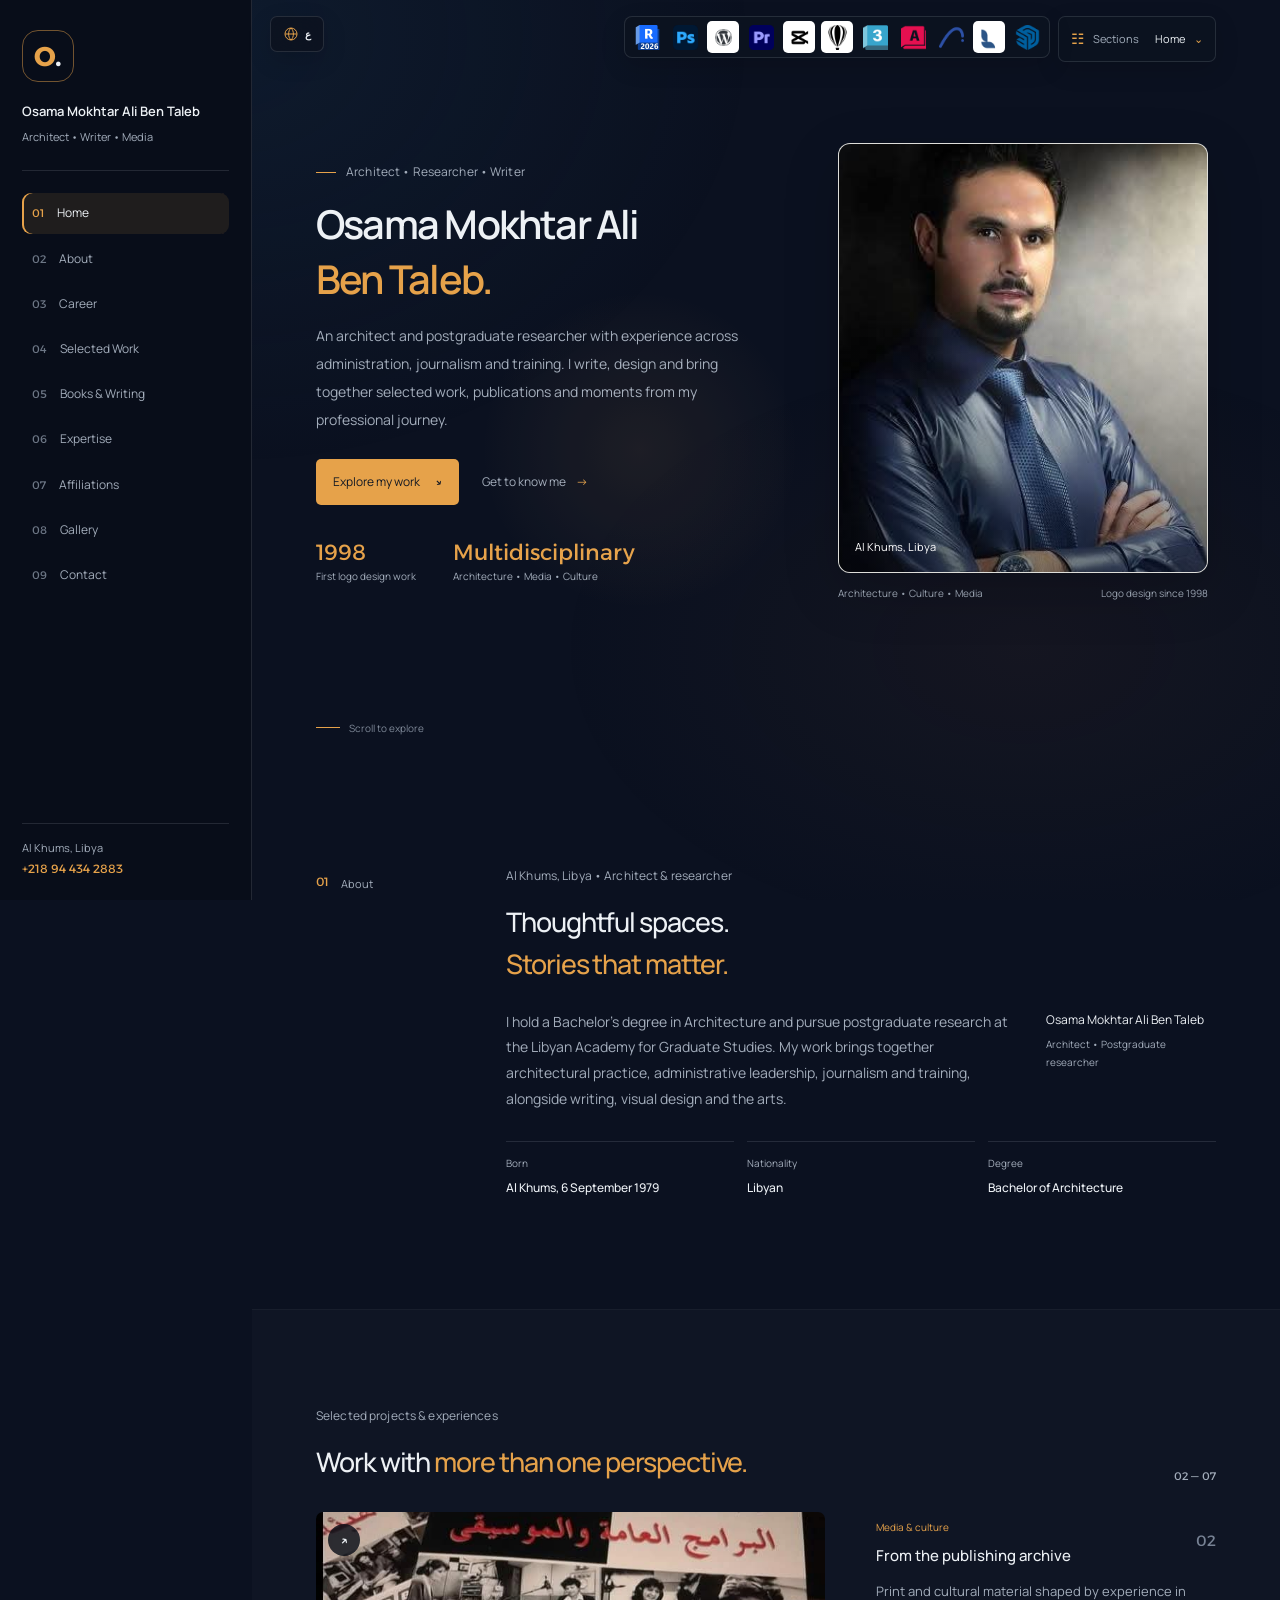
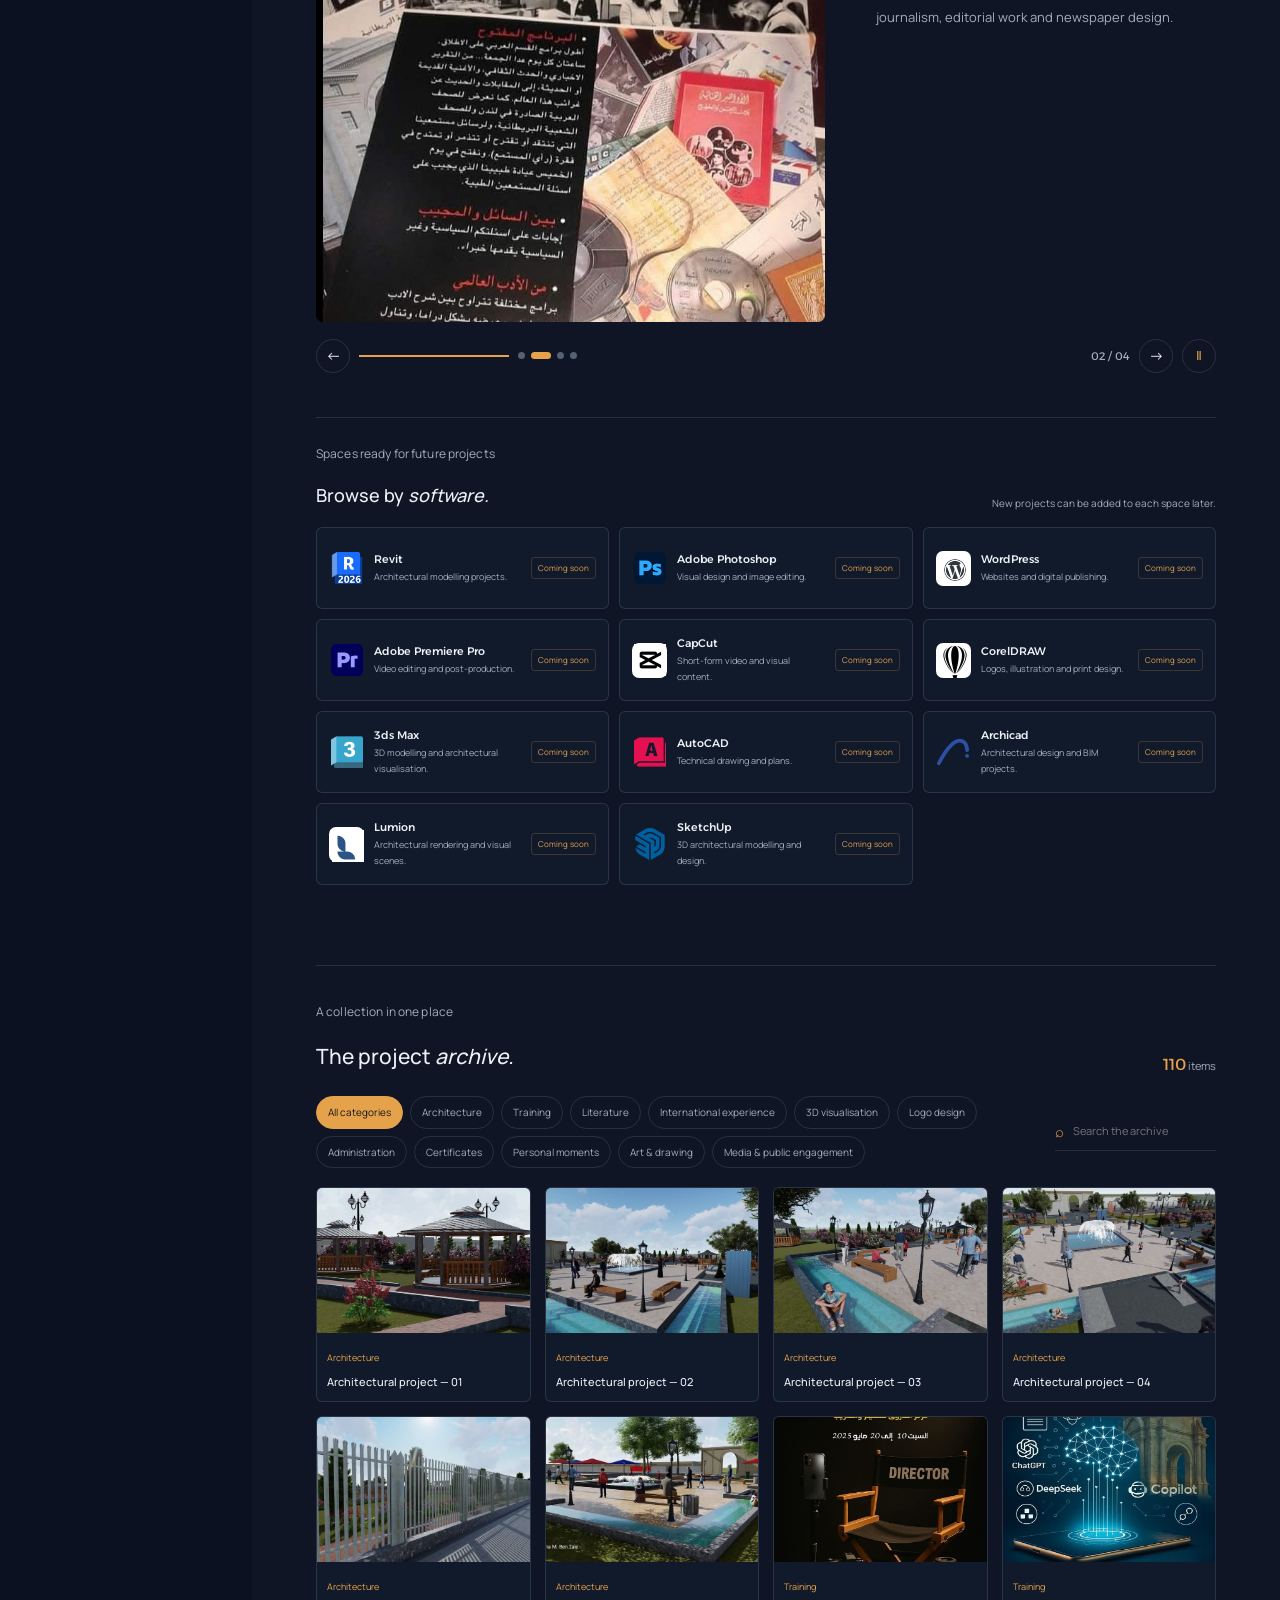
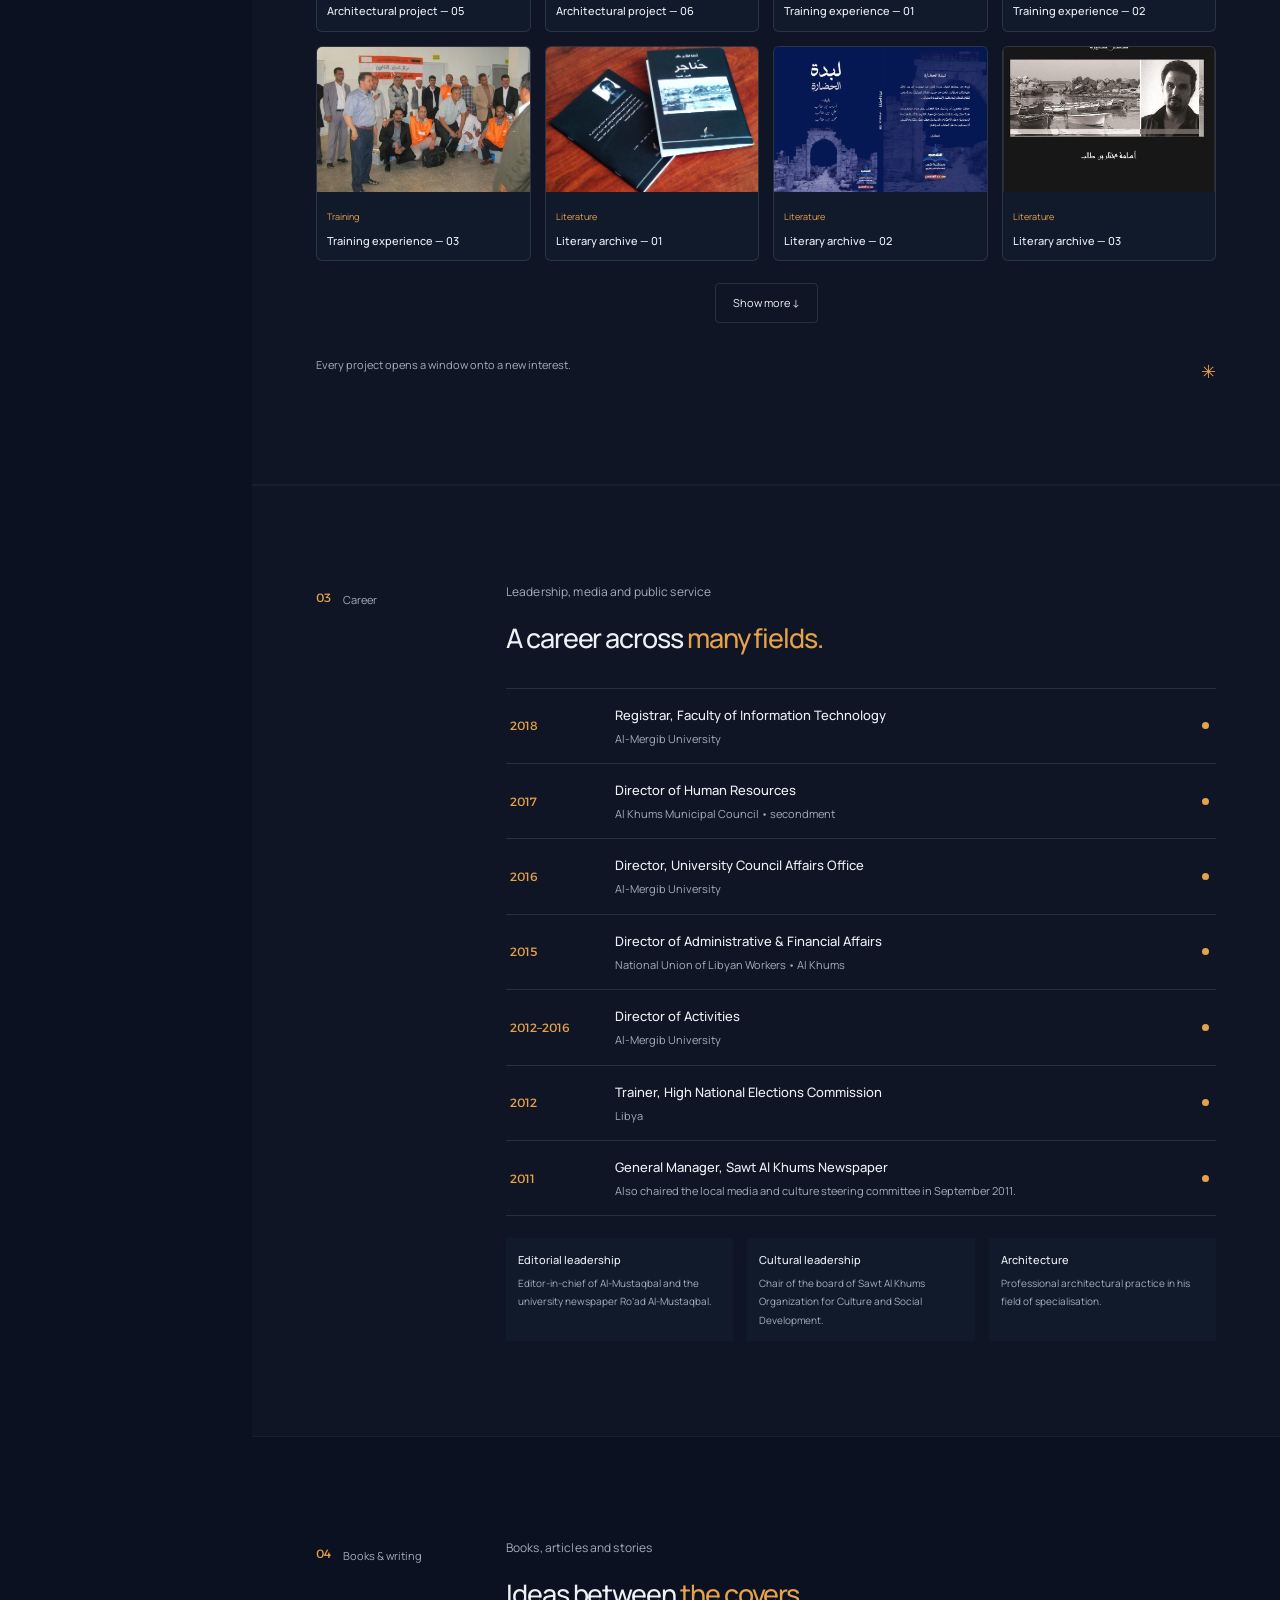
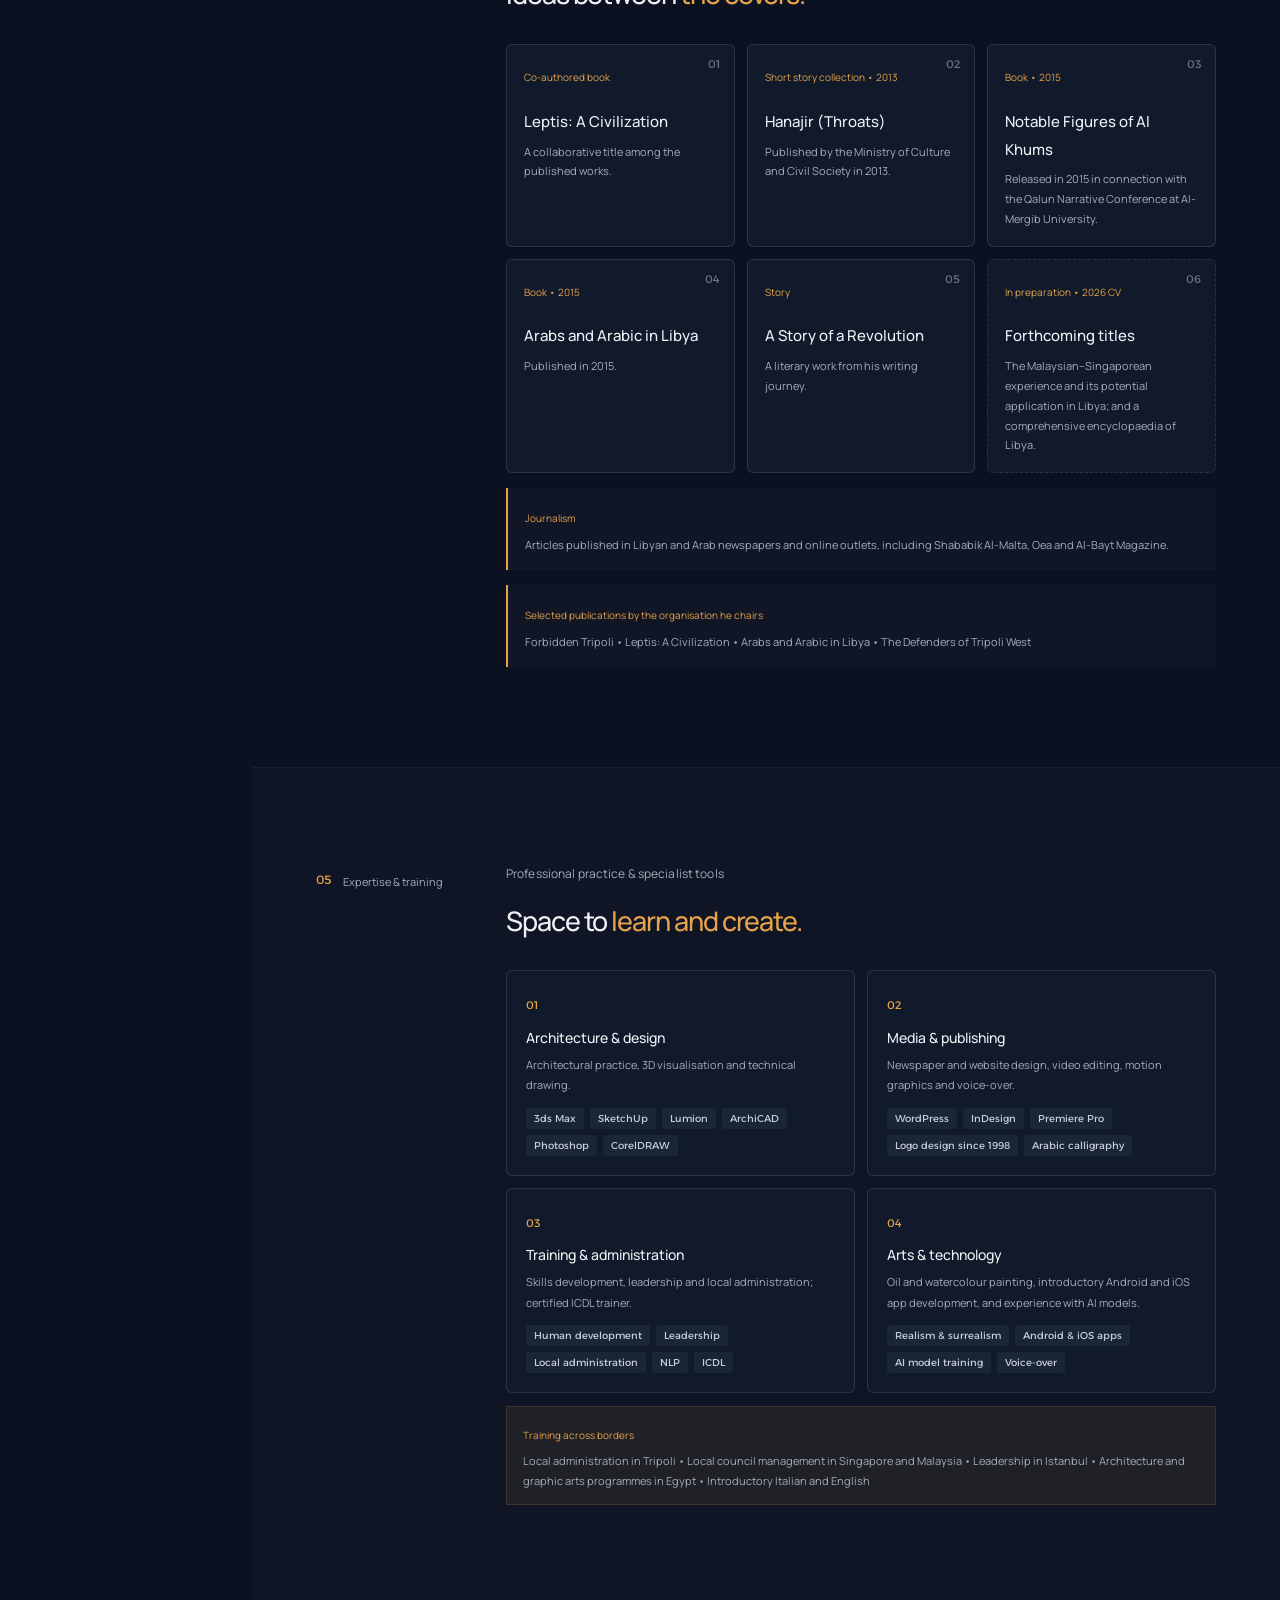
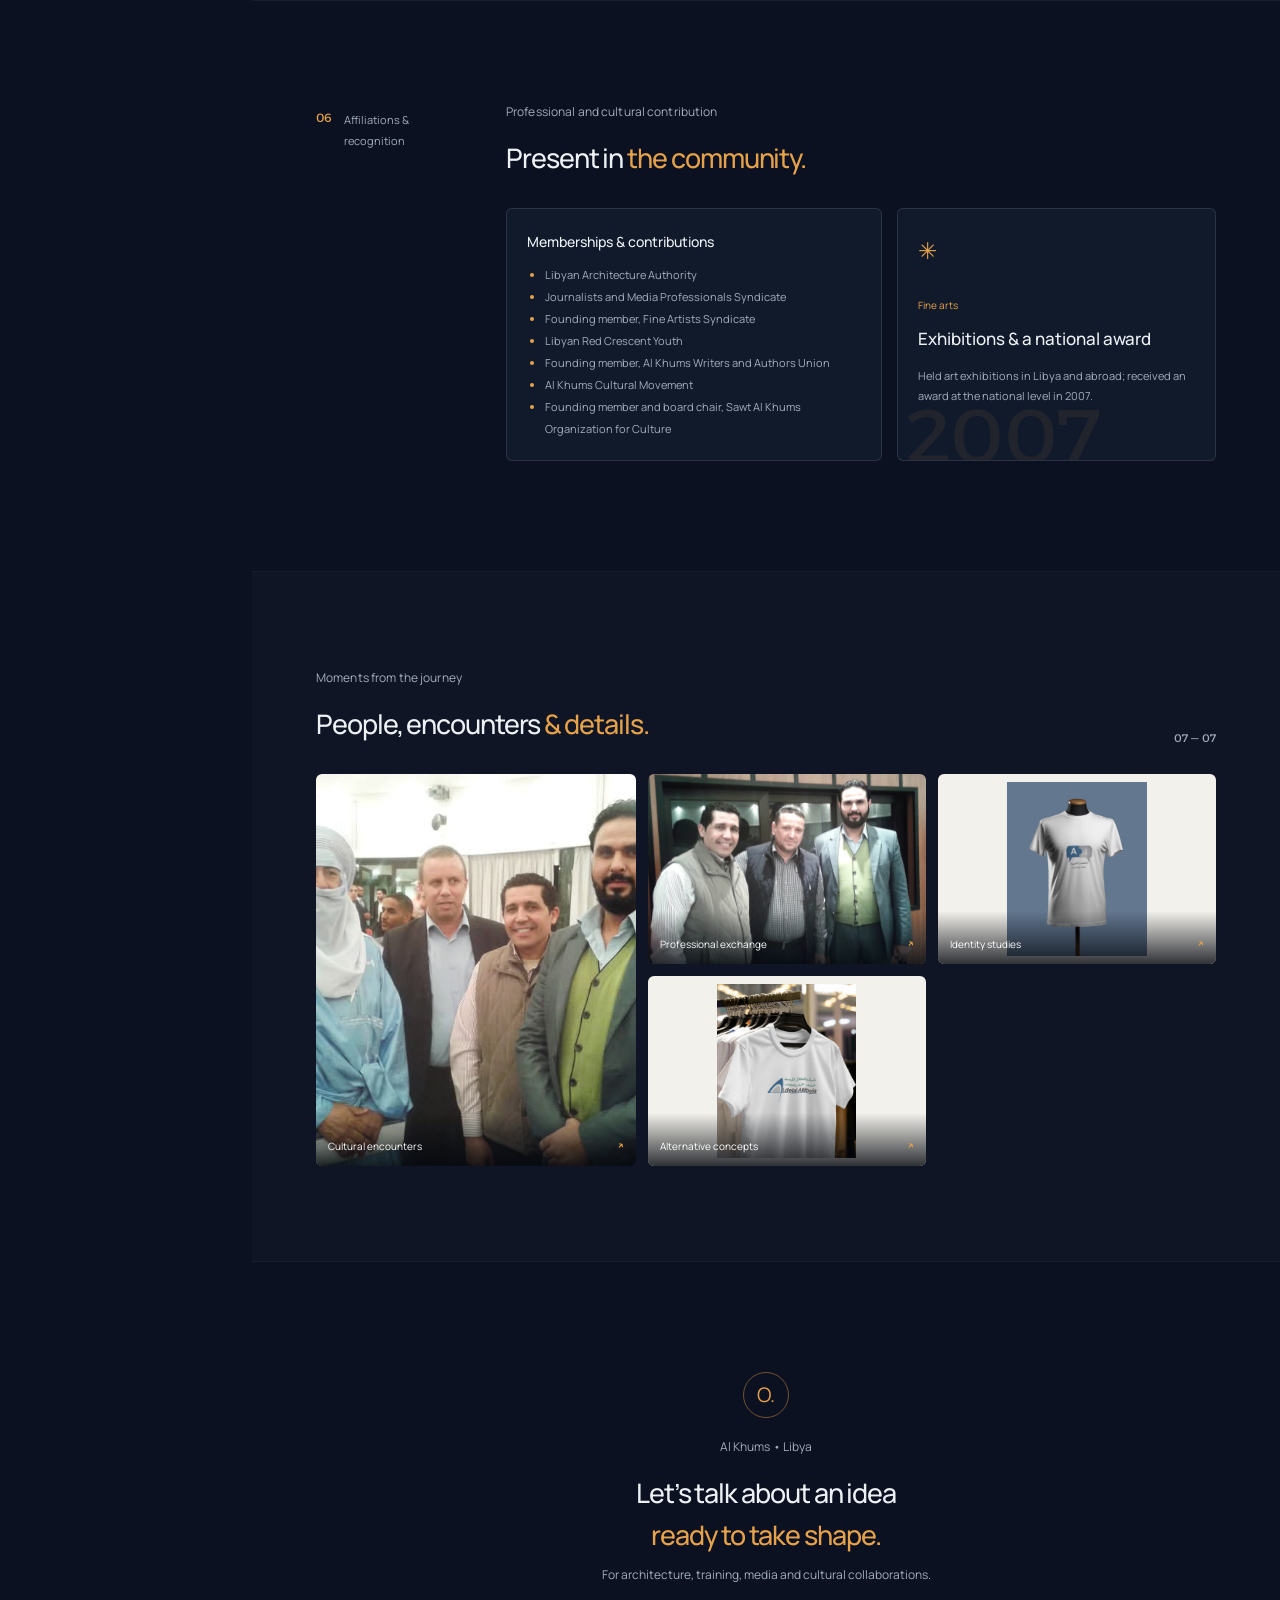
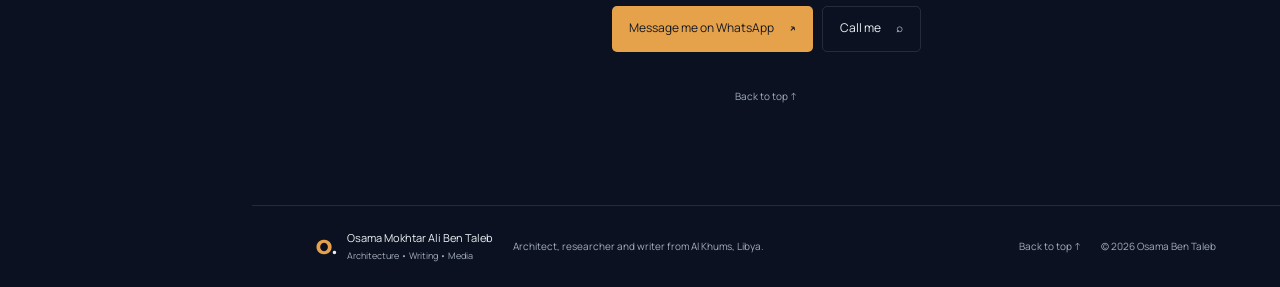
==== index-en.html @ 6f3819e6 "Add professional English portfolio version" ====
<!doctype html>
<html lang="en" dir="ltr">
<head>
  <meta charset="utf-8">
  <meta name="viewport" content="width=device-width, initial-scale=1">
  <meta name="theme-color" content="#0b1120">
  <meta name="description" content="The portfolio of Osama Mokhtar Ali Ben Taleb — architect, postgraduate researcher, writer and media professional from Al Khums, Libya.">
  <link rel="canonical" href="https://omtlibyabentaleb-blip.github.io/OSAMA-BEN-TALEB/index-en.html">
  <title>Osama Ben Taleb — Architecture, Writing & Media</title>
  <link rel="preconnect" href="https://fonts.googleapis.com">
  <link rel="preconnect" href="https://fonts.gstatic.com" crossorigin>
  <link href="https://fonts.googleapis.com/css2?family=Alexandria:wght@300;400;500;600;700&family=Manrope:wght@300;400;500;600;700&display=swap" rel="stylesheet">
  <link rel="stylesheet" href="style.css">
  <link rel="stylesheet" href="style-en.css">
</head>
<body class="english-version">
  <div class="scroll-progress" aria-hidden="true"><span></span></div>
  <aside class="fixed-sidebar" aria-label="Main navigation">
    <a class="side-brand" href="#top" aria-label="Back to home"><span class="brand-mark">O<span>.</span></span></a>
    <div class="side-identity"><strong>Osama Mokhtar Ali Ben Taleb</strong><span>Architect • Writer • Media</span></div>
    <nav class="side-nav">
      <a class="active" href="#top"><span>01</span><b>Home</b></a>
      <a href="#about"><span>02</span><b>About</b></a>
      <a href="#journey"><span>03</span><b>Career</b></a>
      <a href="#work"><span>04</span><b>Selected Work</b></a>
      <a href="#publications"><span>05</span><b>Books & Writing</b></a>
      <a href="#skills"><span>06</span><b>Expertise</b></a>
      <a href="#affiliations"><span>07</span><b>Affiliations</b></a>
      <a href="#gallery"><span>08</span><b>Gallery</b></a>
      <a href="#contact"><span>09</span><b>Contact</b></a>
    </nav>
    <div class="side-contact"><span>Al Khums, Libya</span><a href="tel:+218944342883" dir="ltr">+218 94 434 2883</a></div>
  </aside>

  <div class="quick-sections">
    <button class="quick-trigger" type="button" aria-expanded="false" aria-controls="quick-links"><span class="quick-trigger-icon">☷</span><span class="quick-label">Sections</span><span class="quick-current">Home</span><span class="quick-chevron">⌄</span></button>
    <nav class="quick-links" id="quick-links" aria-label="Section menu" hidden>
      <a href="#top"><span>01</span>Home</a><a href="#about"><span>02</span>About</a><a href="#journey"><span>03</span>Career</a><a href="#work"><span>04</span>Selected Work</a><a href="#publications"><span>05</span>Books & Writing</a><a href="#skills"><span>06</span>Expertise</a><a href="#affiliations"><span>07</span>Affiliations</a><a href="#gallery"><span>08</span>Gallery</a><a href="#contact"><span>09</span>Contact</a>
    </nav>
  </div>
  <a class="language-switch" href="index.html" lang="ar" aria-label="عرض النسخة العربية" title="العربية"><svg viewBox="0 0 24 24" aria-hidden="true"><circle cx="12" cy="12" r="9"></circle><path d="M3.5 12h17M12 3c2.4 2.4 3.6 5.4 3.6 9s-1.2 6.6-3.6 9c-2.4-2.4-3.6-5.4-3.6-9S9.6 5.4 12 3Z"></path></svg><span>ع</span></a>
  <div class="software-shortcuts" aria-label="Software and project areas"><a href="#tool-revit" aria-label="Revit projects" title="Revit"><img src="assets/software/revit-2026.png" alt="" loading="lazy"></a><a href="#tool-photoshop" aria-label="Adobe Photoshop projects" title="Photoshop"><img src="assets/software/photoshop-2026.png" alt="" loading="lazy"></a><a href="#tool-wordpress" aria-label="WordPress projects" title="WordPress"><img src="assets/software/wordpress.png" alt="" loading="lazy"></a><a href="#tool-premiere" aria-label="Adobe Premiere Pro projects" title="Premiere Pro"><img src="assets/software/premiere-pro-2026.png" alt="" loading="lazy"></a><a href="#tool-capcut" aria-label="CapCut projects" title="CapCut"><img src="assets/software/capcut.png" alt="" loading="lazy"></a><a href="#tool-corel" aria-label="CorelDRAW projects" title="CorelDRAW"><img src="assets/software/coreldraw.png" alt="" loading="lazy"></a><a href="#tool-3dsmax" aria-label="3ds Max projects" title="3ds Max"><img src="assets/software/3dsmax.png" alt="" loading="lazy"></a><a href="#tool-autocad" aria-label="AutoCAD projects" title="AutoCAD"><img src="assets/software/autocad.png" alt="" loading="lazy"></a><a href="#tool-archicad" aria-label="Archicad projects" title="Archicad"><img src="assets/software/archicad.png" alt="" loading="lazy"></a><a href="#tool-lumion" aria-label="Lumion projects" title="Lumion"><img src="assets/software/lumion.png" alt="" loading="lazy"></a><a href="#tool-sketchup" aria-label="SketchUp projects" title="SketchUp"><img src="assets/software/sketchup.png" alt="" loading="lazy"></a></div>

  <main>
    <section class="hero section-shell" id="top">
      <div class="hero-copy reveal">
        <p class="eyebrow"><i></i> Architect • Researcher • Writer</p>
        <h1>Osama Mokhtar Ali<br><em>Ben Taleb.</em></h1>
        <p class="hero-intro">An architect and postgraduate researcher with experience across administration, journalism and training. I write, design and bring together selected work, publications and moments from my professional journey.</p>
        <div class="hero-actions"><a class="button button-dark" href="#work">Explore my work <span>↘</span></a><a class="text-link" href="#about">Get to know me <span>→</span></a></div>
        <div class="hero-stats"><div><strong>1998</strong><span>First logo design work</span></div><div><strong>Multidisciplinary</strong><span>Architecture • Media • Culture</span></div></div>
      </div>
      <div class="hero-art reveal"><div class="portrait-wrap"><img src="assets/portfolio/صور شخصية/FB_IMG_1752263552833.jpg" alt="Portrait of Osama Mokhtar Ali Ben Taleb" fetchpriority="high"><span class="portrait-tag">Al Khums, Libya</span></div><div class="portrait-caption"><span>Architecture • Culture • Media</span><span>Logo design since 1998</span></div></div>
      <a class="scroll-cue" href="#about"><span></span> Scroll to explore</a>
    </section>

    <section class="intro section-shell" id="about">
      <div class="section-label reveal"><span>01</span><span>About</span></div>
      <div class="intro-content reveal"><p class="eyebrow">Al Khums, Libya • Architect & researcher</p><h2>Thoughtful spaces.<br><em>Stories that matter.</em></h2><div class="intro-bottom"><p>I hold a Bachelor’s degree in Architecture and pursue postgraduate research at the Libyan Academy for Graduate Studies. My work brings together architectural practice, administrative leadership, journalism and training, alongside writing, visual design and the arts.</p><div class="signature">Osama Mokhtar Ali Ben Taleb <span>Architect • Postgraduate researcher</span></div></div><div class="bio-facts"><div><span>Born</span><b>Al Khums, 6 September 1979</b></div><div><span>Nationality</span><b>Libyan</b></div><div><span>Degree</span><b>Bachelor of Architecture</b></div></div></div>
    </section>

    <section class="work-section" id="work"><div class="section-shell">
      <div class="section-heading reveal"><div><p class="eyebrow">Selected projects & experiences</p><h2>Work with <em>more than one perspective.</em></h2></div><span class="heading-count">02 — 07</span></div>
      <div class="work-grid work-slideshow" id="work-slideshow" aria-live="polite">
        <article class="work-card work-large reveal"><a href="assets/portfolio/تصاميم شعارات/FB_IMG_1752262540104.jpg" class="image-link" data-lightbox data-caption="Architectural identity — logo concepts"><img src="assets/portfolio/تصاميم شعارات/FB_IMG_1752262540104.jpg" alt="Architect Osama visual identity concept" loading="lazy"><span class="open-icon">↗</span></a><div class="work-meta"><div><span class="category">Visual identity</span><h3>An architectural identity</h3></div><span class="work-number">01</span></div><p>Exploring a mark that brings letterform and home together, expressing the spirit of architecture through a clear visual language.</p></article>
        <article class="work-card reveal"><a href="assets/FB_IMG_1752262755789.jpg" class="image-link" data-lightbox data-caption="Media and cultural publications"><img src="assets/FB_IMG_1752262755789.jpg" alt="Print and cultural media materials" loading="lazy"><span class="open-icon">↗</span></a><div class="work-meta"><div><span class="category">Media & culture</span><h3>From the publishing archive</h3></div><span class="work-number">02</span></div><p>Print and cultural material shaped by experience in journalism, editorial work and newspaper design.</p></article>
        <article class="work-card reveal"><a href="assets/FB_IMG_1680208608069.jpg" class="image-link" data-lightbox data-caption="Radio conversation in the studio"><img src="assets/FB_IMG_1680208608069.jpg" alt="Radio interview in a studio" loading="lazy"><span class="open-icon">↗</span></a><div class="work-meta"><div><span class="category">Conversation</span><h3>Where conversation begins</h3></div><span class="work-number">03</span></div><p>A space for listening and exchanging ideas, where a voice meets lived experience.</p></article>
        <article class="work-card work-large reveal"><a href="assets/FB_IMG_1752262750386.jpg" class="image-link" data-lightbox data-caption="Correspondence and cultural material from Libya"><img src="assets/FB_IMG_1752262750386.jpg" alt="A letter and cultural publications from Libya" loading="lazy"><span class="open-icon">↗</span></a><div class="work-meta"><div><span class="category">Personal archive</span><h3>Letters that carry a story</h3></div><span class="work-number">04</span></div><p>A keepsake from a personal journey—and a reminder that every project begins somewhere.</p></article>
      </div>
      <div class="slideshow-controls" aria-label="Work slideshow controls"><button type="button" class="slide-prev" aria-label="Previous project">←</button><span class="slide-progress" aria-hidden="true"><i></i></span><div class="slide-dots" role="group" aria-label="Choose a project"></div><span class="slide-counter" aria-live="polite"></span><button type="button" class="slide-next" aria-label="Next project">→</button><button type="button" class="slide-pause" aria-label="Pause slideshow">Ⅱ</button></div>
      <section class="software-work" aria-labelledby="software-heading"><div class="software-heading"><div><p class="eyebrow">Spaces ready for future projects</p><h3 id="software-heading">Browse by <em>software.</em></h3></div><span>New projects can be added to each space later.</span></div><div class="software-grid">
        <article class="software-card reveal" id="tool-revit"><span class="software-icon"><img src="assets/software/revit-2026.png" alt="" loading="lazy"></span><div><h4>Revit</h4><p>Architectural modelling projects.</p></div><span class="software-empty">Coming soon</span></article>
        <article class="software-card reveal" id="tool-photoshop"><span class="software-icon"><img src="assets/software/photoshop-2026.png" alt="" loading="lazy"></span><div><h4>Adobe Photoshop</h4><p>Visual design and image editing.</p></div><span class="software-empty">Coming soon</span></article>
        <article class="software-card reveal" id="tool-wordpress"><span class="software-icon"><img src="assets/software/wordpress.png" alt="" loading="lazy"></span><div><h4>WordPress</h4><p>Websites and digital publishing.</p></div><span class="software-empty">Coming soon</span></article>
        <article class="software-card reveal" id="tool-premiere"><span class="software-icon"><img src="assets/software/premiere-pro-2026.png" alt="" loading="lazy"></span><div><h4>Adobe Premiere Pro</h4><p>Video editing and post-production.</p></div><span class="software-empty">Coming soon</span></article>
        <article class="software-card reveal" id="tool-capcut"><span class="software-icon"><img src="assets/software/capcut.png" alt="" loading="lazy"></span><div><h4>CapCut</h4><p>Short-form video and visual content.</p></div><span class="software-empty">Coming soon</span></article>
        <article class="software-card reveal" id="tool-corel"><span class="software-icon"><img src="assets/software/coreldraw.png" alt="" loading="lazy"></span><div><h4>CorelDRAW</h4><p>Logos, illustration and print design.</p></div><span class="software-empty">Coming soon</span></article>
        <article class="software-card reveal" id="tool-3dsmax"><span class="software-icon"><img src="assets/software/3dsmax.png" alt="" loading="lazy"></span><div><h4>3ds Max</h4><p>3D modelling and architectural visualisation.</p></div><span class="software-empty">Coming soon</span></article>
        <article class="software-card reveal" id="tool-autocad"><span class="software-icon"><img src="assets/software/autocad.png" alt="" loading="lazy"></span><div><h4>AutoCAD</h4><p>Technical drawing and plans.</p></div><span class="software-empty">Coming soon</span></article>
        <article class="software-card reveal" id="tool-archicad"><span class="software-icon"><img src="assets/software/archicad.png" alt="" loading="lazy"></span><div><h4>Archicad</h4><p>Architectural design and BIM projects.</p></div><span class="software-empty">Coming soon</span></article>
        <article class="software-card reveal" id="tool-lumion"><span class="software-icon"><img src="assets/software/lumion.png" alt="" loading="lazy"></span><div><h4>Lumion</h4><p>Architectural rendering and visual scenes.</p></div><span class="software-empty">Coming soon</span></article>
        <article class="software-card reveal" id="tool-sketchup"><span class="software-icon"><img src="assets/software/sketchup.png" alt="" loading="lazy"></span><div><h4>SketchUp</h4><p>3D architectural modelling and design.</p></div><span class="software-empty">Coming soon</span></article>
      </div></section>
      <div class="archive-block" id="archive"><div class="archive-heading reveal"><div><p class="eyebrow">A collection in one place</p><h3>The project <em>archive.</em></h3></div><span class="archive-count"><b id="archive-total">0</b> items</span></div><div class="archive-toolbar"><div class="archive-filters" role="group" aria-label="Filter projects by category"></div><label class="archive-search"><span>⌕</span><input type="search" id="archive-search" placeholder="Search the archive" aria-label="Search the archive"></label></div><div class="archive-grid" id="archive-grid" aria-live="polite"></div><div class="archive-empty" hidden>No projects match your search.</div><button class="archive-more" id="archive-more" type="button">Show more <span>↓</span></button></div>
      <div class="work-foot reveal"><span>Every project opens a window onto a new interest.</span><span class="ornament">✳</span></div>
    </div></section>

    <section class="career-section" id="journey"><div class="section-shell career-layout"><div class="section-label reveal"><span>03</span><span>Career</span></div><div class="career-content"><div class="section-heading reveal"><div><p class="eyebrow">Leadership, media and public service</p><h2>A career across <em>many fields.</em></h2></div></div><div class="timeline">
      <article class="timeline-item reveal"><span class="timeline-date">2018</span><div><h3>Registrar, Faculty of Information Technology</h3><p>Al-Mergib University</p></div><span class="timeline-dot"></span></article>
      <article class="timeline-item reveal"><span class="timeline-date">2017</span><div><h3>Director of Human Resources</h3><p>Al Khums Municipal Council • secondment</p></div><span class="timeline-dot"></span></article>
      <article class="timeline-item reveal"><span class="timeline-date">2016</span><div><h3>Director, University Council Affairs Office</h3><p>Al-Mergib University</p></div><span class="timeline-dot"></span></article>
      <article class="timeline-item reveal"><span class="timeline-date">2015</span><div><h3>Director of Administrative & Financial Affairs</h3><p>National Union of Libyan Workers • Al Khums</p></div><span class="timeline-dot"></span></article>
      <article class="timeline-item reveal"><span class="timeline-date">2012–2016</span><div><h3>Director of Activities</h3><p>Al-Mergib University</p></div><span class="timeline-dot"></span></article>
      <article class="timeline-item reveal"><span class="timeline-date">2012</span><div><h3>Trainer, High National Elections Commission</h3><p>Libya</p></div><span class="timeline-dot"></span></article>
      <article class="timeline-item reveal"><span class="timeline-date">2011</span><div><h3>General Manager, Sawt Al Khums Newspaper</h3><p>Also chaired the local media and culture steering committee in September 2011.</p></div><span class="timeline-dot"></span></article>
    </div><div class="career-notes reveal"><p><b>Editorial leadership</b>Editor-in-chief of Al-Mustaqbal and the university newspaper Ro’ad Al-Mustaqbal.</p><p><b>Cultural leadership</b>Chair of the board of Sawt Al Khums Organization for Culture and Social Development.</p><p><b>Architecture</b>Professional architectural practice in his field of specialisation.</p></div></div></div></section>

    <section class="publications section-shell" id="publications"><div class="section-label reveal"><span>04</span><span>Books & writing</span></div><div class="pub-content"><div class="section-heading reveal"><div><p class="eyebrow">Books, articles and stories</p><h2>Ideas between <em>the covers.</em></h2></div></div><div class="book-grid">
      <article class="book-card reveal"><span class="book-index">01</span><span class="book-type">Co-authored book</span><h3>Leptis: A Civilization</h3><p>A collaborative title among the published works.</p></article>
      <article class="book-card reveal"><span class="book-index">02</span><span class="book-type">Short story collection • 2013</span><h3>Hanajir (Throats)</h3><p>Published by the Ministry of Culture and Civil Society in 2013.</p></article>
      <article class="book-card reveal"><span class="book-index">03</span><span class="book-type">Book • 2015</span><h3>Notable Figures of Al Khums</h3><p>Released in 2015 in connection with the Qalun Narrative Conference at Al-Mergib University.</p></article>
      <article class="book-card reveal"><span class="book-index">04</span><span class="book-type">Book • 2015</span><h3>Arabs and Arabic in Libya</h3><p>Published in 2015.</p></article>
      <article class="book-card reveal"><span class="book-index">05</span><span class="book-type">Story</span><h3>A Story of a Revolution</h3><p>A literary work from his writing journey.</p></article>
      <article class="book-card book-upcoming reveal"><span class="book-index">06</span><span class="book-type">In preparation • 2026 CV</span><h3>Forthcoming titles</h3><p>The Malaysian–Singaporean experience and its potential application in Libya; and a comprehensive encyclopaedia of Libya.</p></article>
    </div><div class="press-note reveal"><span>Journalism</span><p>Articles published in Libyan and Arab newspapers and online outlets, including Shababik Al-Malta, Oea and Al-Bayt Magazine.</p></div><div class="org-publications reveal"><span>Selected publications by the organisation he chairs</span><p>Forbidden Tripoli • Leptis: A Civilization • Arabs and Arabic in Libya • The Defenders of Tripoli West</p></div></div></section>

    <section class="skills-section" id="skills"><div class="section-shell skills-layout"><div class="section-label reveal"><span>05</span><span>Expertise & training</span></div><div class="skills-content"><div class="section-heading reveal"><div><p class="eyebrow">Professional practice & specialist tools</p><h2>Space to <em>learn and create.</em></h2></div></div><div class="skill-panels">
      <article class="skill-panel reveal"><span class="skill-number">01</span><h3>Architecture & design</h3><p>Architectural practice, 3D visualisation and technical drawing.</p><div class="skill-tags"><span>3ds Max</span><span>SketchUp</span><span>Lumion</span><span>ArchiCAD</span><span>Photoshop</span><span>CorelDRAW</span></div></article>
      <article class="skill-panel reveal"><span class="skill-number">02</span><h3>Media & publishing</h3><p>Newspaper and website design, video editing, motion graphics and voice-over.</p><div class="skill-tags"><span>WordPress</span><span>InDesign</span><span>Premiere Pro</span><span>Logo design since 1998</span><span>Arabic calligraphy</span></div></article>
      <article class="skill-panel reveal"><span class="skill-number">03</span><h3>Training & administration</h3><p>Skills development, leadership and local administration; certified ICDL trainer.</p><div class="skill-tags"><span>Human development</span><span>Leadership</span><span>Local administration</span><span>NLP</span><span>ICDL</span></div></article>
      <article class="skill-panel reveal"><span class="skill-number">04</span><h3>Arts & technology</h3><p>Oil and watercolour painting, introductory Android and iOS app development, and experience with AI models.</p><div class="skill-tags"><span>Realism & surrealism</span><span>Android & iOS apps</span><span>AI model training</span><span>Voice-over</span></div></article>
    </div><div class="training-strip reveal"><span>Training across borders</span><p>Local administration in Tripoli • Local council management in Singapore and Malaysia • Leadership in Istanbul • Architecture and graphic arts programmes in Egypt • Introductory Italian and English</p></div></div></div></section>

    <section class="affiliations section-shell" id="affiliations"><div class="section-label reveal"><span>06</span><span>Affiliations & recognition</span></div><div class="affiliations-content"><div class="section-heading reveal"><div><p class="eyebrow">Professional and cultural contribution</p><h2>Present in <em>the community.</em></h2></div></div><div class="affiliations-grid"><div class="affiliation-list reveal"><h3>Memberships & contributions</h3><ul><li>Libyan Architecture Authority</li><li>Journalists and Media Professionals Syndicate</li><li>Founding member, Fine Artists Syndicate</li><li>Libyan Red Crescent Youth</li><li>Founding member, Al Khums Writers and Authors Union</li><li>Al Khums Cultural Movement</li><li>Founding member and board chair, Sawt Al Khums Organization for Culture</li></ul></div><div class="award-card reveal"><span class="award-star">✳</span><span class="book-type">Fine arts</span><h3>Exhibitions & a national award</h3><p>Held art exhibitions in Libya and abroad; received an award at the national level in 2007.</p><span class="award-year">2007</span></div></div></div></section>

    <section class="gallery-section" id="gallery"><div class="section-shell"><div class="section-heading reveal"><div><p class="eyebrow">Moments from the journey</p><h2>People, encounters <em>& details.</em></h2></div><span class="heading-count">07 — 07</span></div><div class="gallery-grid">
      <button class="gallery-item gallery-tall reveal" data-lightbox data-src="assets/FB_IMG_1752263571634.jpg" data-caption="A cultural gathering" aria-label="Enlarge cultural gathering photo"><img src="assets/FB_IMG_1752263571634.jpg" alt="Cultural gathering with fellow participants" loading="lazy"><span>Cultural encounters <b>↗</b></span></button>
      <button class="gallery-item reveal" data-lightbox data-src="assets/FB_IMG_1752263576389.jpg" data-caption="A professional meeting" aria-label="Enlarge professional meeting photo"><img src="assets/FB_IMG_1752263576389.jpg" alt="Professional meeting" loading="lazy"><span>Professional exchange <b>↗</b></span></button>
      <button class="gallery-item gallery-logo reveal" data-lightbox data-src="assets/portfolio/تصاميم شعارات/FB_IMG_1752262543356.jpg" data-caption="Architect Osama identity explorations" aria-label="Enlarge identity concepts"><img src="assets/portfolio/تصاميم شعارات/FB_IMG_1752262543356.jpg" alt="Visual identity concepts for Architect Osama" loading="lazy"><span>Identity studies <b>↗</b></span></button>
      <button class="gallery-item gallery-logo reveal" data-lightbox data-src="assets/portfolio/تصاميم شعارات/FB_IMG_1752262548544.jpg" data-caption="An alternative Architect Osama identity concept" aria-label="Enlarge alternate logo concept"><img src="assets/portfolio/تصاميم شعارات/FB_IMG_1752262548544.jpg" alt="Black and orange Architect Osama identity concept" loading="lazy"><span>Alternative concepts <b>↗</b></span></button>
    </div></div></section>

    <section class="closing section-shell" id="contact"><div class="closing-mark">O.</div><p class="eyebrow reveal">Al Khums • Libya</p><h2 class="reveal">Let’s talk about an idea<br><em>ready to take shape.</em></h2><p class="contact-intro reveal">For architecture, training, media and cultural collaborations.</p><div class="contact-actions reveal"><a class="button button-dark" href="https://wa.me/218944342883" target="_blank" rel="noopener">Message me on WhatsApp <span>↗</span></a><a class="button button-light" href="tel:+218944342883">Call me <span>⌕</span></a></div><a href="#top" class="back-to-top-link">Back to top ↑</a></section>
  </main>
  <footer class="site-footer"><a class="brand" href="#top"><span class="brand-mark">O<span>.</span></span><span class="brand-name">Osama Mokhtar Ali Ben Taleb<small>Architecture • Writing • Media</small></span></a><p>Architect, researcher and writer from Al Khums, Libya.</p><a href="#top" class="back-top">Back to top ↑</a><small class="copyright">© <span id="year"></span> Osama Ben Taleb</small></footer>
  <div class="lightbox" role="dialog" aria-modal="true" aria-label="Image viewer" aria-hidden="true"><button class="lightbox-close" aria-label="Close image">×</button><button class="lightbox-prev" aria-label="Previous image">←</button><figure><img src="" alt=""><figcaption></figcaption></figure><button class="lightbox-next" aria-label="Next image">→</button></div>
  <script src="assets/portfolio-data.js"></script>
  <script src="portfolio-en.js"></script>
  <script src="script.js"></script>
</body>
</html>
---- style.css ----
:root{--bg:#0b1120;--panel:#111a2b;--panel-2:#151f32;--line:rgba(226,232,240,.12);--text:#edf1f5;--muted:#a3adbb;--accent:#e6a24a;--accent-2:#c87945;--sidebar:252px;--content:1160px;--body:15px;--small:13px;--h1:clamp(2rem,3.1vw,2.8rem);--h2:clamp(1.55rem,2.1vw,2rem);font-family:"Alexandria",Tahoma,sans-serif;color-scheme:dark}*{box-sizing:border-box}html{scroll-behavior:smooth;scroll-padding-top:30px}body{margin:0;background:var(--bg);color:var(--text);font-family:"Alexandria",Tahoma,sans-serif;font-size:var(--body);line-height:1.85;overflow-x:hidden}body::before{content:"";position:fixed;inset:0;pointer-events:none;background:radial-gradient(ellipse at 18% 4%,rgba(26,61,92,.22),transparent 35%),radial-gradient(ellipse at 80% 72%,rgba(119,72,42,.09),transparent 32%);z-index:-1}a{color:inherit;text-decoration:none}button,input{font:inherit}.fixed-sidebar{position:fixed;z-index:20;inset:0 0 0 auto;width:var(--sidebar);padding:30px 22px 24px;background:#080d19;border-left:1px solid var(--line);display:flex;flex-direction:column;align-items:stretch}.side-brand{width:52px;height:52px;display:grid;place-items:center;border:1px solid rgba(230,162,74,.48);border-radius:16px;color:var(--accent);margin:0 0 17px}.brand-mark{font-family:"Alexandria",Tahoma,sans-serif;font-size:27px;font-weight:700;line-height:1}.brand-mark span{color:var(--text)}.side-identity{padding-bottom:23px;border-bottom:1px solid var(--line);display:grid;gap:4px}.side-identity strong{font-size:13px;font-weight:600}.side-identity>span,.side-contact span{font-size:11px;color:var(--muted)}.side-nav{display:grid;gap:5px;margin:22px 0}.side-nav a{display:flex;align-items:center;gap:13px;padding:9px 10px;color:var(--muted);border-radius:9px;font-size:12px;transition:.2s ease}.side-nav a span{font:11px "Alexandria",Tahoma,sans-serif;color:#6d7786}.side-nav a b{font-weight:400}.side-nav a:hover,.side-nav a.active{background:rgba(230,162,74,.1);color:var(--text)}.side-nav a.active{box-shadow:inset -2px 0 var(--accent)}.side-nav a.active span{color:var(--accent)}.side-contact{margin-top:auto;padding-top:14px;border-top:1px solid var(--line);display:grid;gap:3px}.side-contact a{font:12px "Alexandria",Tahoma,sans-serif;color:var(--accent);width:max-content}.scroll-progress{position:fixed;z-index:30;top:0;left:0;right:var(--sidebar);height:2px}.scroll-progress span{display:block;height:100%;width:0;background:linear-gradient(90deg,var(--accent-2),var(--accent));transition:width .08s linear}main,.site-footer{margin-right:var(--sidebar)}.section-shell{width:min(100%,var(--content));margin-inline:auto;padding-inline:clamp(24px,5vw,70px)}section[id]{scroll-margin-top:24px}.hero{min-height:min(760px,100svh);display:grid;grid-template-columns:1.06fr .94fr;align-items:center;gap:clamp(30px,6vw,88px);padding-top:60px;padding-bottom:74px;position:relative;direction:ltr}.hero-copy,.hero-art{direction:rtl}.eyebrow{font-size:12px;color:var(--muted);margin:0 0 14px;letter-spacing:.01em}.eyebrow i{display:inline-block;width:20px;height:1px;background:var(--accent);vertical-align:middle;margin-left:8px}.hero h1{font-size:var(--h1);line-height:1.4;letter-spacing:-.055em;margin:0 0 14px;font-weight:600}.hero h1 em,h2 em{font-style:normal;color:var(--accent)}.hero-intro{max-width:480px;color:var(--muted);font-size:14px;line-height:2;margin:0}.hero-actions{display:flex;align-items:center;gap:23px;margin-top:25px}.button{min-height:46px;padding:10px 17px;display:inline-flex;gap:15px;align-items:center;justify-content:center;font-size:12px;border-radius:5px;transition:transform .2s,background .2s}.button:hover{transform:translateY(-2px)}.button-dark{background:var(--accent);color:#141923}.button-dark:hover{background:#f0b96d}.button-light{border:1px solid var(--line)}.text-link{font-size:12px;color:var(--muted)}.text-link span{color:var(--accent);margin-right:8px}.hero-stats{display:flex;gap:37px;margin-top:34px}.hero-stats div{display:grid;gap:1px}.hero-stats strong{font:22px "Alexandria",Tahoma,sans-serif;color:var(--accent)}.hero-stats span{font-size:10px;color:var(--muted)}.hero-art{width:min(100%,370px);justify-self:center}.portrait-wrap{height:430px;max-height:55vh;position:relative;border-radius:12px;overflow:hidden;background:#d9d9d5;border:1px solid rgba(255,255,255,.12)}.portrait-wrap::after{content:"";position:absolute;inset:35% 0 0;background:linear-gradient(transparent,rgba(5,9,16,.5))}.portrait-wrap img{width:100%;height:100%;object-fit:cover;object-position:center 25%;display:block}.portrait-tag{position:absolute;z-index:1;bottom:15px;right:16px;color:white;font-size:11px}.portrait-caption{display:flex;justify-content:space-between;gap:8px;color:var(--muted);font-size:10px;padding-top:11px}.scroll-cue{position:absolute;bottom:23px;right:clamp(24px,5vw,70px);font-size:10px;color:#7f8998;display:flex;align-items:center;gap:9px}.scroll-cue span{height:1px;width:24px;background:var(--accent)}.intro,.publications,.affiliations{display:grid;grid-template-columns:155px 1fr;gap:35px;padding-top:105px;padding-bottom:110px}.section-label{display:flex;align-items:flex-start;gap:12px;color:var(--muted);font-size:11px;padding-top:9px}.section-label span:first-child{font:12px "Alexandria",Tahoma,sans-serif;color:var(--accent)}.intro-content h2,.section-heading h2,.closing h2{font-size:var(--h2);line-height:1.55;letter-spacing:-.04em;margin:0 0 24px;font-weight:500}.intro-bottom{display:flex;align-items:flex-start;gap:35px}.intro-bottom>p{max-width:590px;margin:0;color:var(--muted);font-size:14px}.signature{min-width:170px;font-size:12px}.signature span{display:block;font-size:10px;color:var(--muted);margin-top:4px}.bio-facts{display:grid;grid-template-columns:repeat(3,1fr);gap:13px;margin-top:29px}.bio-facts div{border-top:1px solid var(--line);padding-top:12px;display:grid;gap:4px}.bio-facts span{font-size:10px;color:var(--muted)}.bio-facts b{font-size:12px;font-weight:500}.work-section,.career-section,.skills-section,.gallery-section{background:rgba(255,255,255,.018);border-block:1px solid rgba(255,255,255,.035);padding:95px 0}.section-heading{display:flex;align-items:end;justify-content:space-between;margin-bottom:29px}.section-heading h2{margin:0}.heading-count{font:11px "Alexandria",Tahoma,sans-serif;color:var(--muted)}.work-grid{display:grid;grid-template-columns:repeat(2,minmax(0,1fr));gap:34px 22px}.work-card{min-width:0}.image-link{display:block;position:relative;height:255px;border-radius:7px;overflow:hidden;background:var(--panel)}.image-link img{width:100%;height:100%;display:block;object-fit:cover;transition:transform .45s}.work-card:first-child .image-link img{object-fit:contain;background:#f8f7f4;padding:12px}.image-link:hover img{transform:scale(1.035)}.open-icon{position:absolute;top:12px;left:12px;width:32px;height:32px;display:grid;place-items:center;background:rgba(7,12,22,.8);border-radius:50%;font:14px "Alexandria",Tahoma,sans-serif}.work-meta{display:flex;justify-content:space-between;align-items:center;margin-top:13px}.category,.book-type{font-size:10px;color:var(--accent)}.work-meta h3{font-size:15px;font-weight:500;margin:3px 0 0}.work-number{font:12px "Alexandria",Tahoma,sans-serif;color:#778294}.work-card>p{font-size:12px;color:var(--muted);margin:8px 0 0;line-height:1.9}.archive-block{margin-top:80px;padding-top:35px;border-top:1px solid var(--line)}.archive-heading{display:flex;align-items:end;justify-content:space-between;margin-bottom:20px}.archive-heading h3{font-size:21px;font-weight:500;margin:0}.archive-count{font-size:11px;color:var(--muted)}.archive-count b{color:var(--accent);font:16px "Alexandria",Tahoma,sans-serif}.archive-toolbar{display:flex;justify-content:space-between;gap:14px;align-items:center;margin-bottom:19px}.archive-filters{display:flex;gap:7px;flex-wrap:wrap}.filter-chip{padding:6px 11px;border:1px solid var(--line);border-radius:20px;background:transparent;color:var(--muted);font-size:10px;cursor:pointer}.filter-chip:hover,.filter-chip.active{color:#111720;background:var(--accent);border-color:var(--accent)}.archive-search{display:flex;align-items:center;gap:7px;border-bottom:1px solid var(--line);color:var(--accent);padding:5px 0}.archive-search input{width:145px;border:0;outline:0;background:transparent;color:var(--text);font-size:11px}.archive-grid{display:grid;grid-template-columns:repeat(4,minmax(0,1fr));gap:14px}.archive-card{min-width:0;border:1px solid var(--line);background:var(--panel);border-radius:6px;overflow:hidden}.archive-card-image{height:145px;background:#1b2535}.archive-card-image img{width:100%;height:100%;object-fit:cover;display:block}.archive-media-هوية .archive-card-image img,.archive-card-image[class*="هوية"] img{object-fit:contain;background:#f4f3ef}.archive-card-info{padding:9px 10px 11px}.archive-card-category{font-size:9px;color:var(--accent)}.archive-card-title{font-size:11px;font-weight:500;line-height:1.6;margin:3px 0 0}.archive-empty{padding:30px;color:var(--muted);text-align:center;font-size:12px}.archive-more{display:block;margin:22px auto 0;padding:9px 17px;border:1px solid var(--line);background:transparent;color:var(--text);font-size:11px;cursor:pointer;border-radius:4px}.archive-more:hover{border-color:var(--accent);color:var(--accent)}.work-foot{display:flex;justify-content:space-between;margin-top:32px;color:var(--muted);font-size:11px}.ornament{color:var(--accent);font-size:18px}.career-layout,.skills-layout{display:grid;grid-template-columns:155px 1fr;gap:35px}.career-content,.skills-content{min-width:0}.timeline{border-top:1px solid var(--line)}.timeline-item{display:grid;grid-template-columns:90px 1fr 10px;gap:15px;align-items:center;padding:14px 4px;border-bottom:1px solid var(--line);position:relative}.timeline-date{font:12px "Alexandria",Tahoma,sans-serif;color:var(--accent)}.timeline-item h3{font-size:13px;font-weight:500;margin:0}.timeline-item p{font-size:11px;color:var(--muted);margin:2px 0 0}.timeline-dot{width:7px;height:7px;background:var(--accent);border-radius:50%}.career-notes{display:grid;grid-template-columns:repeat(3,1fr);gap:14px;margin-top:22px}.career-notes p{margin:0;padding:12px;background:var(--panel);font-size:10px;color:var(--muted)}.career-notes b{display:block;color:var(--text);font-size:11px;font-weight:500;margin-bottom:3px}.publications{padding-top:100px;padding-bottom:100px}.pub-content,.affiliations-content{min-width:0}.book-grid{display:grid;grid-template-columns:repeat(3,1fr);gap:12px}.book-card{min-height:160px;position:relative;padding:17px;background:var(--panel);border:1px solid var(--line);border-radius:6px}.book-index{position:absolute;left:14px;top:12px;font:11px "Alexandria",Tahoma,sans-serif;color:#687385}.book-card h3{font-size:15px;font-weight:500;margin:18px 0 6px}.book-card p{font-size:11px;color:var(--muted);margin:0;line-height:1.8}.book-upcoming{border-style:dashed}.press-note,.org-publications{margin-top:15px;padding:15px 17px;border-right:2px solid var(--accent);background:rgba(255,255,255,.025)}.press-note>span,.org-publications>span{font-size:10px;color:var(--accent)}.press-note p,.org-publications p{margin:4px 0 0;font-size:11px;color:var(--muted)}.skills-section{padding:95px 0}.skill-panels{display:grid;grid-template-columns:repeat(2,1fr);gap:12px}.skill-panel{position:relative;padding:19px;background:var(--panel);border:1px solid var(--line);border-radius:6px}.skill-number{font:11px "Alexandria",Tahoma,sans-serif;color:var(--accent)}.skill-panel h3{font-size:14px;font-weight:500;margin:7px 0 4px}.skill-panel p{font-size:11px;color:var(--muted);margin:0 0 12px}.skill-tags{display:flex;flex-wrap:wrap;gap:6px}.skill-tags span{font:10px "Alexandria",Tahoma,sans-serif;padding:4px 8px;background:#1a2638;border-radius:3px;color:#c7ced7}.training-strip{margin-top:13px;padding:13px 16px;background:rgba(230,162,74,.07);border:1px solid rgba(230,162,74,.15)}.training-strip>span{font-size:10px;color:var(--accent)}.training-strip p{margin:3px 0 0;color:var(--muted);font-size:11px}.affiliations{padding-top:100px;padding-bottom:110px}.affiliations-grid{display:grid;grid-template-columns:1fr .85fr;gap:15px}.affiliation-list,.award-card{padding:20px;background:var(--panel);border:1px solid var(--line);border-radius:6px}.affiliation-list h3{font-size:14px;font-weight:500;margin:0 0 9px}.affiliation-list ul{margin:0;padding:0 18px 0 0;color:var(--muted);font-size:11px;line-height:2}.affiliation-list li::marker{color:var(--accent)}.award-card{position:relative;overflow:hidden}.award-star{font-size:23px;color:var(--accent);display:block;margin-bottom:18px}.award-card h3{font-size:17px;font-weight:500;margin:6px 0}.award-card p{font-size:11px;color:var(--muted)}.award-year{position:absolute;bottom:-22px;left:8px;font:76px "Alexandria",Tahoma,sans-serif;color:rgba(230,162,74,.08)}.gallery-section{padding:95px 0}.gallery-grid{display:grid;grid-template-columns:1.15fr 1fr 1fr;grid-template-rows:190px 190px;gap:12px}.gallery-item{position:relative;display:block;padding:0;border:0;overflow:hidden;background:var(--panel);border-radius:6px;cursor:zoom-in;text-align:right}.gallery-item:first-child{grid-row:span 2}.gallery-item img{width:100%;height:100%;display:block;object-fit:cover;transition:transform .4s}.gallery-item.gallery-logo img{object-fit:contain;background:#f3f1eb;padding:8px}.gallery-item:hover img{transform:scale(1.035)}.gallery-item>span{position:absolute;inset:auto 0 0;padding:24px 12px 10px;color:white;font-size:10px;background:linear-gradient(transparent,rgba(4,8,14,.82));display:flex;justify-content:space-between}.gallery-item b{color:var(--accent);font:12px "Alexandria",Tahoma,sans-serif}.closing{padding-top:110px;padding-bottom:100px;text-align:center;display:flex;flex-direction:column;align-items:center}.closing-mark{width:46px;height:46px;display:grid;place-items:center;border:1px solid rgba(230,162,74,.45);border-radius:50%;color:var(--accent);font-size:20px;margin-bottom:18px}.closing h2{margin:0;font-size:var(--h2)}.contact-intro{font-size:12px;color:var(--muted);margin:9px 0 19px}.contact-actions{display:flex;gap:9px}.back-to-top-link{margin-top:35px;color:var(--muted);font-size:10px}.site-footer{padding:22px clamp(24px,5vw,70px);border-top:1px solid var(--line);display:flex;align-items:center;gap:20px;color:var(--muted)}.site-footer .brand{display:flex;align-items:center;gap:10px}.site-footer .brand-mark{color:var(--accent);font-size:20px}.brand-name{font-size:11px;color:var(--text)}.brand-name small{display:block;color:var(--muted);font-size:9px}.site-footer>p{font-size:10px;margin:0 auto 0 0}.back-top,.copyright{font-size:10px}.lightbox{position:fixed;inset:0;z-index:60;background:rgba(4,7,13,.95);display:none;align-items:center;justify-content:center;padding:40px}.lightbox.open{display:flex}.lightbox figure{margin:0;max-width:min(100%,1000px);max-height:90vh;text-align:center}.lightbox figure img{display:block;max-width:100%;max-height:82vh;object-fit:contain;margin:auto}.lightbox figcaption{color:var(--muted);font-size:12px;margin-top:9px}.lightbox button{position:absolute;border:1px solid var(--line);background:#111a2b;color:var(--text);width:40px;height:40px;border-radius:50%;cursor:pointer}.lightbox-close{top:20px;right:22px;font-size:23px}.lightbox-prev{left:22px;top:50%}.lightbox-next{right:22px;top:50%}.locked{overflow:hidden}.reveal{opacity:0;transform:translateY(14px);transition:opacity .55s ease,transform .55s ease}.reveal.is-visible{opacity:1;transform:none} [hidden]{display:none!important}
@media(max-width:1100px){:root{--sidebar:205px}.fixed-sidebar{padding-inline:17px}.side-nav{gap:3px}.section-shell{padding-inline:28px}.archive-grid{grid-template-columns:repeat(3,minmax(0,1fr))}.hero{gap:24px;grid-template-columns:minmax(0,1.05fr) minmax(0,.95fr)}.portrait-wrap{height:365px}.intro,.publications,.affiliations,.career-layout,.skills-layout{grid-template-columns:125px 1fr;gap:25px}}
@media(max-width:900px){:root{--sidebar:0px;--body:14px;--h1:clamp(2rem,8vw,2.8rem);--h2:clamp(1.5rem,6vw,2rem)}.fixed-sidebar{inset:auto 0 0;width:100%;height:68px;padding:6px 8px calc(6px + env(safe-area-inset-bottom));border-left:0;border-top:1px solid var(--line);background:rgba(8,13,25,.97);display:block;backdrop-filter:blur(14px)}.side-brand,.side-identity,.side-contact{display:none}.side-nav{display:flex;overflow-x:auto;gap:3px;height:100%;margin:0;scrollbar-width:none}.side-nav::-webkit-scrollbar{display:none}.side-nav a{flex:0 0 auto;display:grid;justify-items:center;align-content:center;gap:0;min-width:65px;padding:3px 6px;font-size:9px}.side-nav a span{font-size:9px}.side-nav a.active{box-shadow:inset 0 -2px var(--accent)}main,.site-footer{margin-right:0}.scroll-progress{right:0}.section-shell{padding-inline:23px}.hero{min-height:auto;padding-top:54px;padding-bottom:73px;grid-template-columns:1fr;gap:26px}.hero-copy{grid-row:1}.hero-art{grid-row:2;width:min(100%,390px)}.portrait-wrap{height:min(420px,105vw);max-height:none}.hero-intro{max-width:600px}.hero-stats{margin-top:23px}.scroll-cue{bottom:24px;right:23px}.intro,.publications,.affiliations{grid-template-columns:1fr;gap:17px;padding-top:70px;padding-bottom:74px}.section-label{padding-top:0}.intro-bottom{display:block}.intro-bottom>p{font-size:13px}.signature{margin-top:14px}.bio-facts{grid-template-columns:1fr 1fr}.work-section,.career-section,.skills-section,.gallery-section{padding:68px 0}.section-heading{align-items:start}.work-grid{grid-template-columns:1fr;gap:24px}.image-link{height:clamp(210px,65vw,330px)}.archive-block{margin-top:55px}.archive-heading{align-items:start;gap:9px;flex-direction:column}.archive-toolbar{align-items:stretch;flex-direction:column}.archive-search input{width:100%}.archive-grid{grid-template-columns:repeat(2,minmax(0,1fr));gap:10px}.archive-card-image{height:clamp(110px,35vw,160px)}.career-layout,.skills-layout{grid-template-columns:1fr;gap:17px}.timeline-item{grid-template-columns:72px 1fr 8px;gap:9px}.timeline-item h3{font-size:12px}.career-notes{grid-template-columns:1fr}.book-grid{grid-template-columns:repeat(2,1fr)}.book-card{min-height:145px;padding:14px}.book-card h3{font-size:13px}.skills-section{padding:68px 0}.skill-panels{grid-template-columns:1fr}.affiliations-grid{grid-template-columns:1fr}.gallery-grid{grid-template-columns:1fr 1fr;grid-template-rows:180px 150px 150px}.gallery-item:first-child{grid-row:span 2}.gallery-item:last-child{grid-column:span 2}.closing{padding-top:78px;padding-bottom:65px}.site-footer{padding:18px 22px 90px;flex-wrap:wrap;gap:10px}.site-footer>p{order:3;flex-basis:100%}.copyright{margin-right:auto}.lightbox{padding:20px}.lightbox-prev{left:8px}.lightbox-next{right:8px}}
@media(max-width:420px){.hero-actions{gap:13px}.hero-stats{gap:22px}.archive-grid{grid-template-columns:1fr 1fr}.archive-card-image{height:115px}.book-grid{grid-template-columns:1fr}.book-card{min-height:125px}.gallery-grid{grid-template-rows:150px 125px 125px}.side-nav a{min-width:59px}.side-nav a b{font-size:8px}.site-footer .back-top{display:none}}
@media(prefers-reduced-motion:reduce){*,*::before,*::after{scroll-behavior:auto!important;transition-duration:.01ms!important;animation-duration:.01ms!important}.reveal{opacity:1;transform:none}}


.work-slideshow{display:block;min-height:0}.work-slideshow .work-card{display:none;grid-template-columns:minmax(0,1.2fr) minmax(220px,.8fr);column-gap:clamp(22px,4vw,52px);align-items:center;animation:slide-in .45s ease both}.work-slideshow .work-card.is-active-slide{display:grid}.work-slideshow .image-link{grid-row:1 / span 3;height:clamp(270px,34vw,410px)}.work-slideshow .work-meta{align-self:end;margin-top:0}.work-slideshow .work-card>p{align-self:start;max-width:390px;font-size:13px;line-height:2}.work-slideshow .work-number{font-size:15px}.slideshow-controls{display:flex;align-items:center;gap:9px;margin:17px 0 0}.slideshow-controls button{width:34px;height:34px;display:grid;place-items:center;border:1px solid var(--line);border-radius:50%;background:transparent;color:var(--text);cursor:pointer;transition:.2s}.slideshow-controls button:hover,.slideshow-controls .slide-dot.active{border-color:var(--accent);color:var(--accent)}.slideshow-controls .slide-dots{display:flex;align-items:center;gap:6px}.slideshow-controls .slide-dot{width:7px;height:7px;padding:0;border:0;background:#556071}.slideshow-controls .slide-dot.active{width:20px;border-radius:8px;background:var(--accent)}.slideshow-controls .slide-counter{margin-inline-start:auto;font:11px "Alexandria",Tahoma,sans-serif;color:var(--muted);direction:ltr}.slideshow-controls .slide-pause{font-size:12px;color:var(--accent)}@keyframes slide-in{from{opacity:0;transform:translateY(8px)}to{opacity:1;transform:none}}@media(max-width:900px){.work-slideshow .work-card{grid-template-columns:1fr;gap:12px}.work-slideshow .image-link{grid-row:auto;height:clamp(220px,64vw,350px)}.work-slideshow .work-meta{margin-top:0}.work-slideshow .work-card>p{margin-top:0}.slideshow-controls{margin-top:13px}}
/* التفاعلات الحركية */
.cursor-aura{position:fixed;z-index:2;pointer-events:none;inset:0;background:radial-gradient(220px circle at var(--pointer-x,50%) var(--pointer-y,50%),rgba(230,162,74,.10),transparent 72%);mix-blend-mode:screen;opacity:.8}.hero-art{perspective:900px}.portrait-wrap{transform:perspective(900px) rotateX(var(--tilt-y,0deg)) rotateY(var(--tilt-x,0deg));transition:transform .3s cubic-bezier(.2,.75,.25,1),box-shadow .3s;box-shadow:0 18px 55px rgba(0,0,0,.18)}.portrait-wrap::before{content:"";position:absolute;z-index:2;inset:0;pointer-events:none;background:radial-gradient(circle at var(--shine-x,50%) var(--shine-y,50%),rgba(255,255,255,.16),transparent 40%);mix-blend-mode:screen;opacity:.55}.button{transform:translate(var(--magnet-x,0),var(--magnet-y,0))}.work-card,.archive-card,.book-card,.skill-panel,.award-card{position:relative;isolation:isolate}.work-card::after,.archive-card::after,.book-card::after,.skill-panel::after,.award-card::after{content:"";position:absolute;z-index:-1;inset:0;pointer-events:none;border-radius:inherit;background:radial-gradient(240px circle at var(--card-x,-200px) var(--card-y,-200px),rgba(230,162,74,.12),transparent 70%);opacity:0;transition:opacity .25s}.work-card:hover::after,.archive-card:hover::after,.book-card:hover::after,.skill-panel:hover::after,.award-card:hover::after{opacity:1}.reveal--drift{transform:translateX(18px) translateY(8px)}.reveal--focus{transform:scale(.975);filter:blur(2px)}.reveal--rise{transform:translateY(24px)}.reveal--drift.is-visible,.reveal--focus.is-visible,.reveal--rise.is-visible{transform:none;filter:none}.slide-progress{height:2px;flex:1;max-width:150px;background:rgba(255,255,255,.12);overflow:hidden}.slide-progress i{display:block;height:100%;width:100%;background:var(--accent);transform:scaleX(0);transform-origin:right center}.slideshow-controls .slide-counter{flex:0 0 auto}@media(max-width:900px){.cursor-aura{display:none}.slideshow-controls .slide-progress{max-width:none}}
@media(prefers-reduced-motion:reduce){.cursor-aura{display:none}.portrait-wrap,.button{transform:none!important}}
.quick-sections{position:fixed;z-index:18;top:16px;right:calc(var(--sidebar) + clamp(24px,5vw,70px));font-size:11px}.quick-trigger{min-width:158px;display:flex;align-items:center;gap:9px;padding:8px 12px;border:1px solid var(--line);border-radius:7px;background:rgba(12,19,32,.9);backdrop-filter:blur(14px);color:var(--text);cursor:pointer;box-shadow:0 8px 24px rgba(0,0,0,.14);transition:border-color .25s,transform .3s,box-shadow .3s}.quick-trigger:hover,.quick-trigger[aria-expanded=true]{border-color:rgba(230,162,74,.55);box-shadow:0 8px 28px rgba(230,162,74,.11)}.quick-trigger-icon{font-size:15px;color:var(--accent);transition:transform .35s}.quick-trigger[aria-expanded=true] .quick-trigger-icon{transform:rotate(90deg)}.quick-label{color:var(--muted)}.quick-current{margin-right:auto;color:var(--text);max-width:95px;overflow:hidden;text-overflow:ellipsis;white-space:nowrap}.quick-chevron{color:var(--accent);transition:transform .3s}.quick-trigger[aria-expanded=true] .quick-chevron{transform:rotate(180deg)}.quick-links{position:absolute;top:calc(100% + 8px);right:0;width:200px;padding:7px;border:1px solid var(--line);border-radius:9px;background:rgba(8,13,25,.97);backdrop-filter:blur(16px);box-shadow:0 18px 42px rgba(0,0,0,.35);opacity:0;transform:translateY(-8px) scale(.98);transform-origin:top right;transition:opacity .2s,transform .25s cubic-bezier(.2,.8,.2,1)}.quick-links.open{opacity:1;transform:none}.quick-links a{display:flex;align-items:center;gap:10px;padding:8px 10px;border-radius:5px;color:var(--muted);font-size:11px;transition:background .22s,color .22s,transform .22s}.quick-links a span{font:9px "Alexandria",Tahoma,sans-serif;color:#6d7786}.quick-links a:hover,.quick-links a.active{background:rgba(230,162,74,.11);color:var(--text);transform:translateX(-3px)}.quick-links a.active span{color:var(--accent)}.side-nav a{position:relative;overflow:hidden;transition:background .28s,color .28s,transform .28s cubic-bezier(.2,.8,.2,1),box-shadow .28s}.side-nav a:hover{transform:translateX(-4px);box-shadow:0 5px 18px rgba(230,162,74,.09)}.side-nav a::after{content:"";position:absolute;inset:0;pointer-events:none;opacity:0;background:radial-gradient(130px circle at var(--nav-x,50%) var(--nav-y,50%),rgba(230,162,74,.18),transparent 75%);transition:opacity .2s}.side-nav a:hover::after{opacity:1}.side-nav a.nav-clicked{animation:nav-pop .42s cubic-bezier(.2,1.4,.4,1)}.nav-ripple{position:absolute;z-index:0;width:12px;height:12px;border:1px solid rgba(230,162,74,.6);border-radius:50%;pointer-events:none;transform:translate(-50%,-50%) scale(.3);animation:nav-ripple .55s ease-out forwards}.side-nav a b,.side-nav a span{position:relative;z-index:1}.side-nav a.active{animation:nav-current .5s cubic-bezier(.2,1.3,.4,1)}@keyframes nav-pop{50%{transform:translateX(-7px) scale(1.025)}100%{transform:translateX(-4px)}}@keyframes nav-current{45%{box-shadow:inset -3px 0 var(--accent),0 0 22px rgba(230,162,74,.15)}}@keyframes nav-ripple{to{opacity:0;transform:translate(-50%,-50%) scale(8)}}@media(max-width:900px){.quick-sections{top:10px;right:12px}.quick-trigger{min-width:140px;padding:7px 10px}.quick-links{max-height:calc(100svh - 145px);overflow:auto}.side-nav a:hover{transform:none}}

.icon-defs{position:absolute;width:0;height:0;overflow:hidden}.software-shortcuts{position:fixed;z-index:19;top:16px;right:calc(var(--sidebar) + clamp(24px,5vw,70px) + 166px);display:flex;align-items:center;gap:6px;padding:4px 6px;border:1px solid var(--line);border-radius:8px;background:rgba(12,19,32,.9);backdrop-filter:blur(14px);box-shadow:0 8px 24px rgba(0,0,0,.14)}.software-shortcuts a{position:relative;display:grid;place-items:center;width:32px;height:32px;border-radius:5px;transition:transform .25s cubic-bezier(.2,1.4,.4,1),background .2s,box-shadow .2s}.software-shortcuts svg{width:23px;height:23px;display:block}.software-shortcuts a:hover,.software-shortcuts a:focus-visible{transform:translateY(-4px) scale(1.12);background:rgba(255,255,255,.08);box-shadow:0 7px 15px rgba(0,0,0,.22)}.software-shortcuts a::after{content:attr(title);position:absolute;top:calc(100% + 11px);left:50%;transform:translate(-50%,-4px);padding:4px 8px;border-radius:4px;background:#080d19;border:1px solid var(--line);font-size:9px;color:var(--text);white-space:nowrap;opacity:0;pointer-events:none;transition:.2s}.software-shortcuts a:hover::after,.software-shortcuts a:focus-visible::after{opacity:1;transform:translate(-50%,0)}.software-work{margin-top:44px;padding-top:25px;border-top:1px solid var(--line)}.software-heading{display:flex;justify-content:space-between;align-items:end;gap:18px;margin-bottom:15px}.software-heading h3{font-size:18px;font-weight:500;margin:0}.software-heading>span{font-size:10px;color:var(--muted)}.software-grid{display:grid;grid-template-columns:repeat(3,minmax(0,1fr));gap:10px}.software-card{scroll-margin-top:85px;display:flex;align-items:center;gap:10px;min-width:0;min-height:82px;padding:12px;background:var(--panel);border:1px solid var(--line);border-radius:6px;transition:border-color .25s,transform .25s,background .25s}.software-card:hover{border-color:rgba(230,162,74,.45);background:#141f31;transform:translateY(-3px)}.software-icon{flex:0 0 35px;width:35px;height:35px;display:grid;place-items:center}.software-icon svg{display:block;width:32px;height:32px}.software-card h4{font:500 11px "Alexandria",Tahoma,sans-serif;margin:0;overflow-wrap:anywhere}.software-card p{font-size:9px;color:var(--muted);line-height:1.7;margin:3px 0 0}.software-empty{margin-inline-start:auto;flex:0 0 auto;padding:3px 6px;border:1px solid rgba(230,162,74,.2);border-radius:3px;font-size:8px;color:var(--accent)}@media(max-width:1100px){.software-shortcuts{right:calc(var(--sidebar) + 28px + 166px)}.software-grid{grid-template-columns:repeat(2,minmax(0,1fr))}}@media(max-width:900px){.software-shortcuts{top:10px;right:158px;gap:3px;padding:3px 4px}.software-shortcuts a{width:27px;height:28px}.software-shortcuts svg{width:22px;height:22px}.software-grid{grid-template-columns:repeat(2,minmax(0,1fr))}.software-heading{align-items:start;flex-direction:column;gap:3px}}@media(max-width:420px){.software-shortcuts{right:130px;gap:2px;padding:3px}.software-shortcuts a{width:26px;height:27px}.software-shortcuts svg{width:21px;height:21px}.quick-trigger{min-width:114px;gap:6px}.quick-current{max-width:65px}.software-empty{display:none}.software-card{gap:7px;padding:9px}}
@media(max-width:420px){.quick-trigger{width:118px;min-width:118px}.quick-label{display:none}.quick-current{max-width:62px}.software-grid{grid-template-columns:1fr}}
.software-shortcuts a[href="#tool-wordpress"],.software-shortcuts a[href="#tool-capcut"],.software-shortcuts a[href="#tool-corel"]{background:#fff}.software-icon:has(img[src*="wordpress"]),.software-icon:has(img[src*="capcut"]),.software-icon:has(img[src*="coreldraw"]){background:#fff;border-radius:7px}.software-icon:has(img[src*="wordpress"]),.software-icon:has(img[src*="coreldraw"]){padding:3px}
.software-shortcuts img{width:25px;height:25px;display:block;object-fit:contain}.software-icon img{width:32px;height:32px;display:block;object-fit:contain}.software-shortcuts a[href="#tool-wordpress"],.software-shortcuts a[href="#tool-capcut"],.software-shortcuts a[href="#tool-corel"]{background:#fff}.software-icon:has(img[src*="wordpress"]),.software-icon:has(img[src*="capcut"]),.software-icon:has(img[src*="coreldraw"]){background:#fff;border-radius:7px}.software-icon:has(img[src*="wordpress"]),.software-icon:has(img[src*="coreldraw"]){padding:3px}@media(min-width:901px) and (max-width:1100px){.software-shortcuts{right:calc(var(--sidebar) + clamp(24px,5vw,70px) + 166px)}}
/* خمسة برامج تصميم إضافية، مع تمرير أفقي للأيقونات على الشاشات الضيقة */
.software-shortcuts{overflow-x:auto;scrollbar-width:none;max-width:calc(100vw - var(--sidebar) - 300px)}.software-shortcuts::-webkit-scrollbar{display:none}.software-shortcuts a{flex:0 0 auto}.software-shortcuts a[href="#tool-lumion"]{background:#fff}.software-icon:has(img[src*="lumion"]){background:#fff;border-radius:7px;padding:3px}
@media(max-width:900px){.software-shortcuts{width:calc(100vw - 174px);max-width:calc(100vw - 174px)}.software-shortcuts a{flex:0 0 27px}}
@media(max-width:420px){.software-shortcuts{width:calc(100vw - 145px);max-width:calc(100vw - 145px)}.software-shortcuts a{flex:0 0 26px}}
---- style-en.css ----
html[dir="ltr"]{scroll-padding-top:36px}
html[dir="ltr"]:root{font-family:"Manrope","Alexandria",sans-serif}
html[dir="ltr"] body{font-family:"Manrope","Alexandria",sans-serif}
html[dir="ltr"] .fixed-sidebar{inset:0 auto 0 0;border-left:0;border-right:1px solid var(--line)}
html[dir="ltr"] .side-nav a.active{box-shadow:inset 2px 0 var(--accent)}
html[dir="ltr"] main,html[dir="ltr"] .site-footer{margin:0 0 0 var(--sidebar)}
html[dir="ltr"] .hero-copy,html[dir="ltr"] .hero-art{direction:ltr}
html[dir="ltr"] .hero h1{letter-spacing:-.045em}
html[dir="ltr"] .eyebrow i{margin:0 8px 0 0}
html[dir="ltr"] .text-link span{margin:0 0 0 8px}
html[dir="ltr"] .portrait-tag{right:auto;left:16px}
html[dir="ltr"] .scroll-cue{right:auto;left:clamp(24px,5vw,70px)}
html[dir="ltr"] .quick-sections{right:clamp(24px,5vw,70px);left:auto}
html[dir="ltr"] .quick-current{margin:0 0 0 auto}
html[dir="ltr"] .quick-links{right:0;left:auto;transform-origin:top right}
html[dir="ltr"] .quick-links a:hover,html[dir="ltr"] .quick-links a.active{transform:translateX(3px)}
html[dir="ltr"] .software-shortcuts{right:calc(clamp(24px,5vw,70px) + 166px);left:auto}
html[dir="ltr"] .software-empty{margin-inline-start:auto}
html[dir="ltr"] .book-index{left:auto;right:14px}
html[dir="ltr"] .press-note,html[dir="ltr"] .org-publications{border-right:0;border-left:2px solid var(--accent)}
html[dir="ltr"] .affiliation-list ul{padding:0 0 0 18px}
html[dir="ltr"] .gallery-item{text-align:left}
html[dir="ltr"] .gallery-item>span{inset:auto 0 0}
html[dir="ltr"] .archive-media-logos img{object-fit:contain;background:#f4f3ef}
html[dir="ltr"] .language-switch{left:calc(var(--sidebar) + 18px);right:auto}
html[dir="ltr"] .site-footer>p{margin:0 auto 0 0}
.language-switch{position:fixed;z-index:25;top:16px;left:18px;min-width:54px;height:36px;display:flex;align-items:center;justify-content:center;gap:6px;padding:0 9px;border:1px solid var(--line);border-radius:7px;background:rgba(12,19,32,.92);backdrop-filter:blur(14px);color:var(--text);font:600 10px "Manrope",sans-serif;letter-spacing:.06em;box-shadow:0 8px 24px rgba(0,0,0,.14);transition:transform .25s,border-color .25s,box-shadow .25s}
.language-switch svg{width:16px;height:16px;fill:none;stroke:var(--accent);stroke-width:1.5;transition:transform .35s}
.language-switch:hover,.language-switch:focus-visible{transform:translateY(-2px);border-color:rgba(230,162,74,.6);box-shadow:0 8px 24px rgba(230,162,74,.12)}
.language-switch:hover svg{transform:rotate(22deg)}
@media(max-width:900px){html[dir="ltr"] main,html[dir="ltr"] .site-footer{margin:0}.language-switch{top:10px;left:12px;right:auto;min-width:48px;height:32px;padding:0 7px}html[dir="ltr"] .language-switch{left:12px;right:auto}html[dir="ltr"] .quick-sections{right:12px;left:auto}html[dir="ltr"] .software-shortcuts{right:158px;left:auto}}
@media(max-width:420px){.language-switch{left:10px;min-width:44px;height:30px;top:9px}html[dir="ltr"] .language-switch{left:10px}}
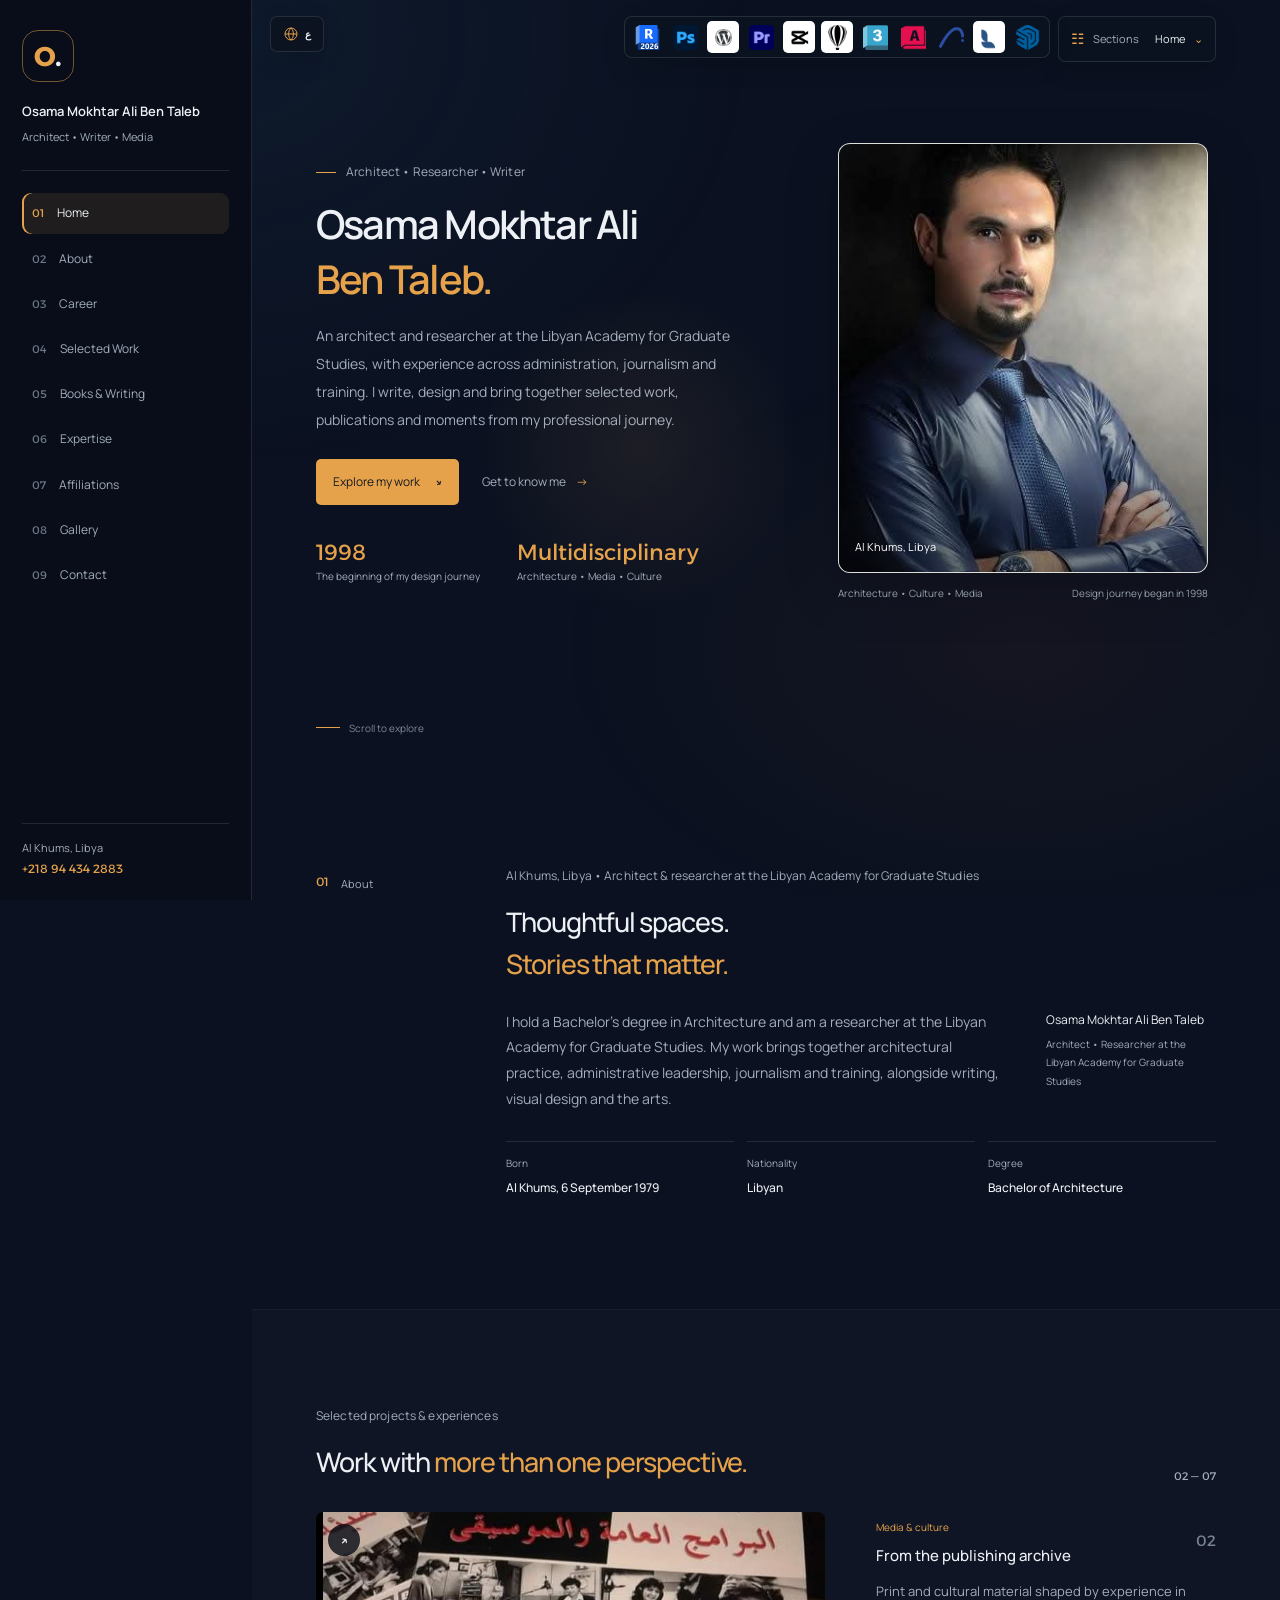
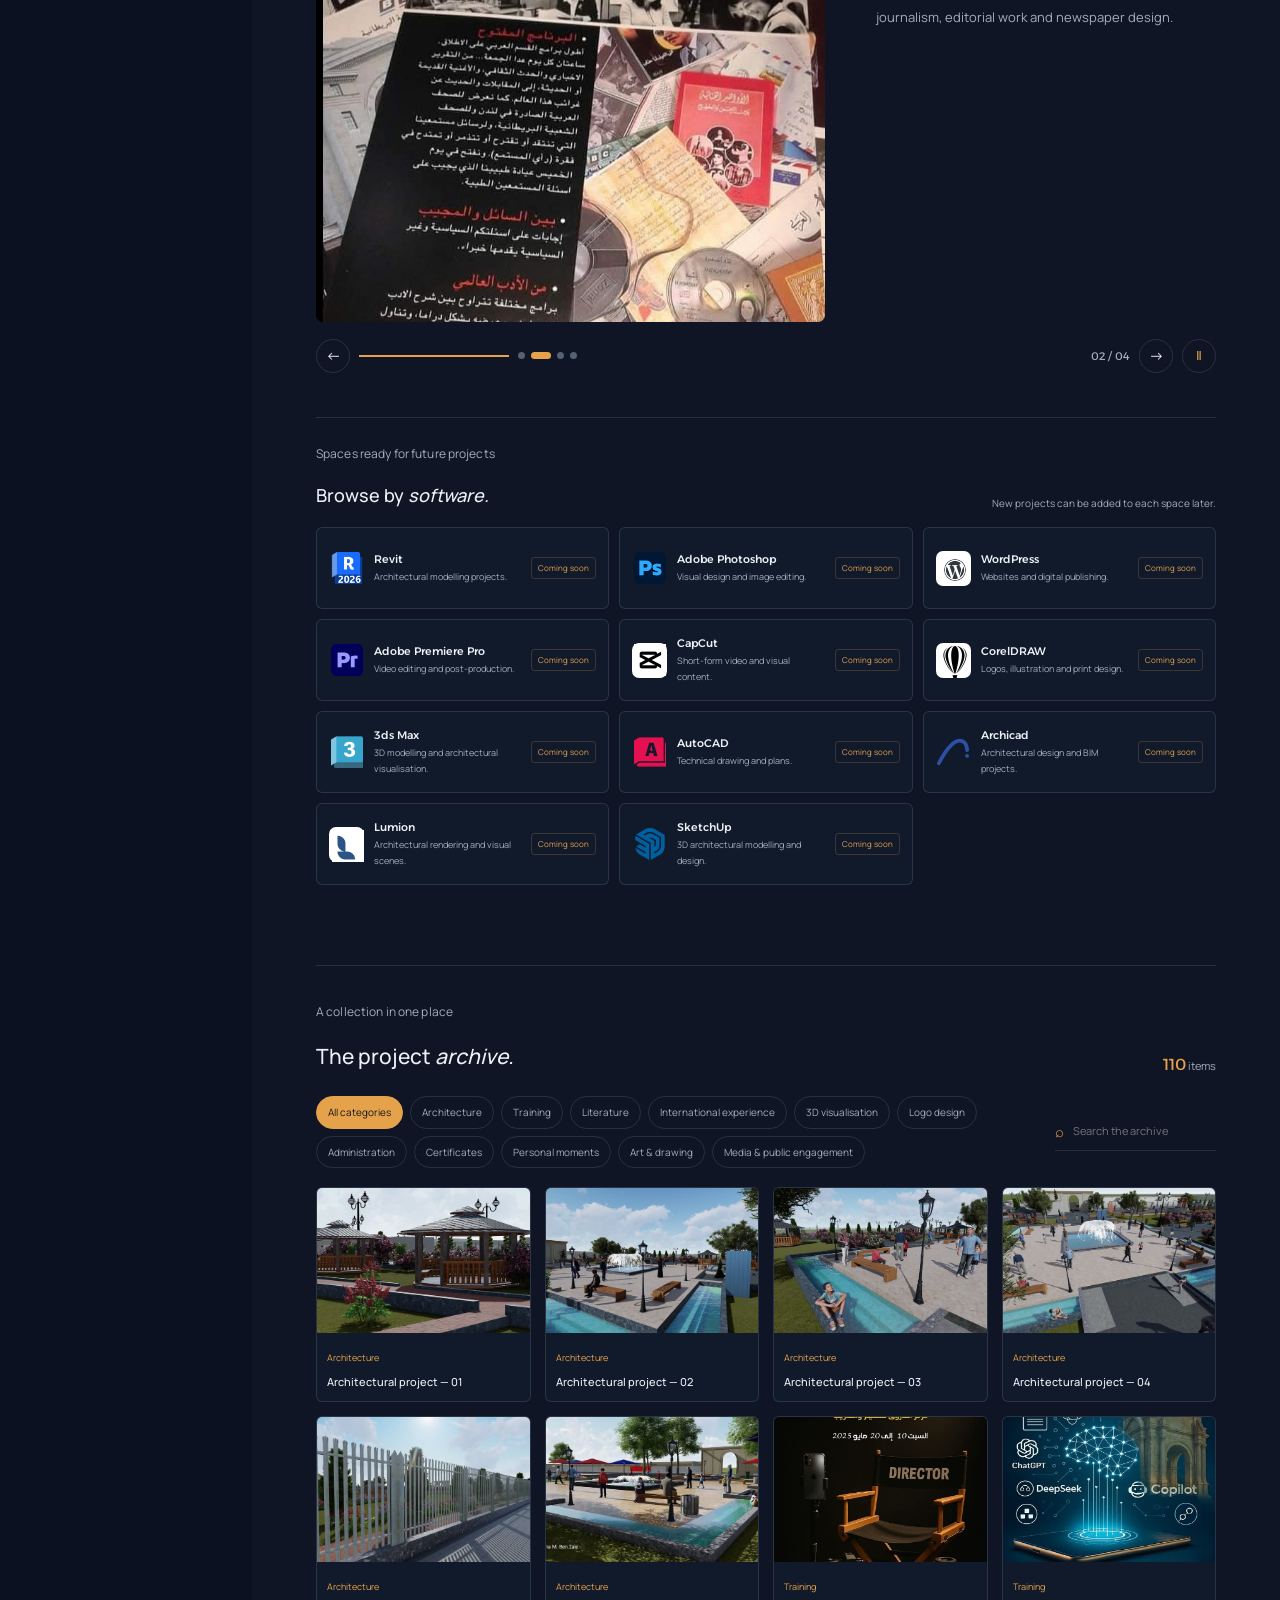
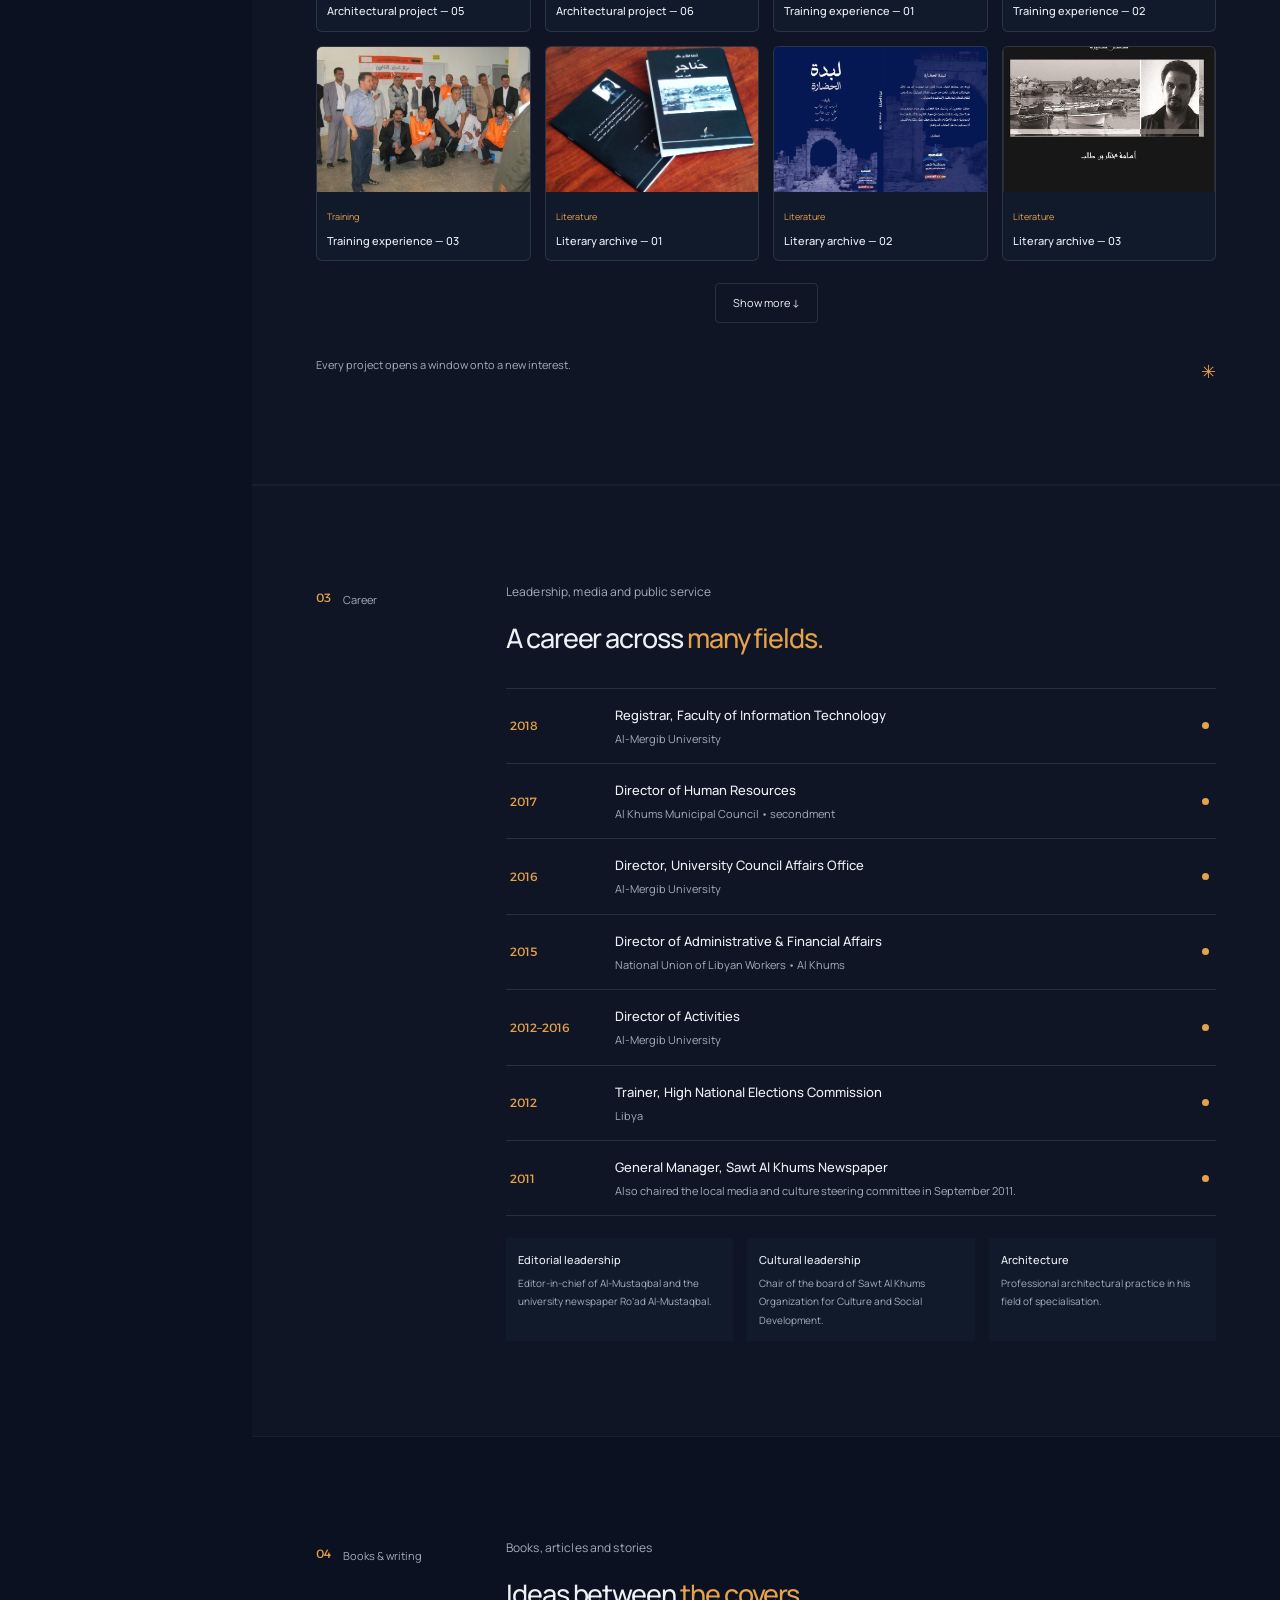
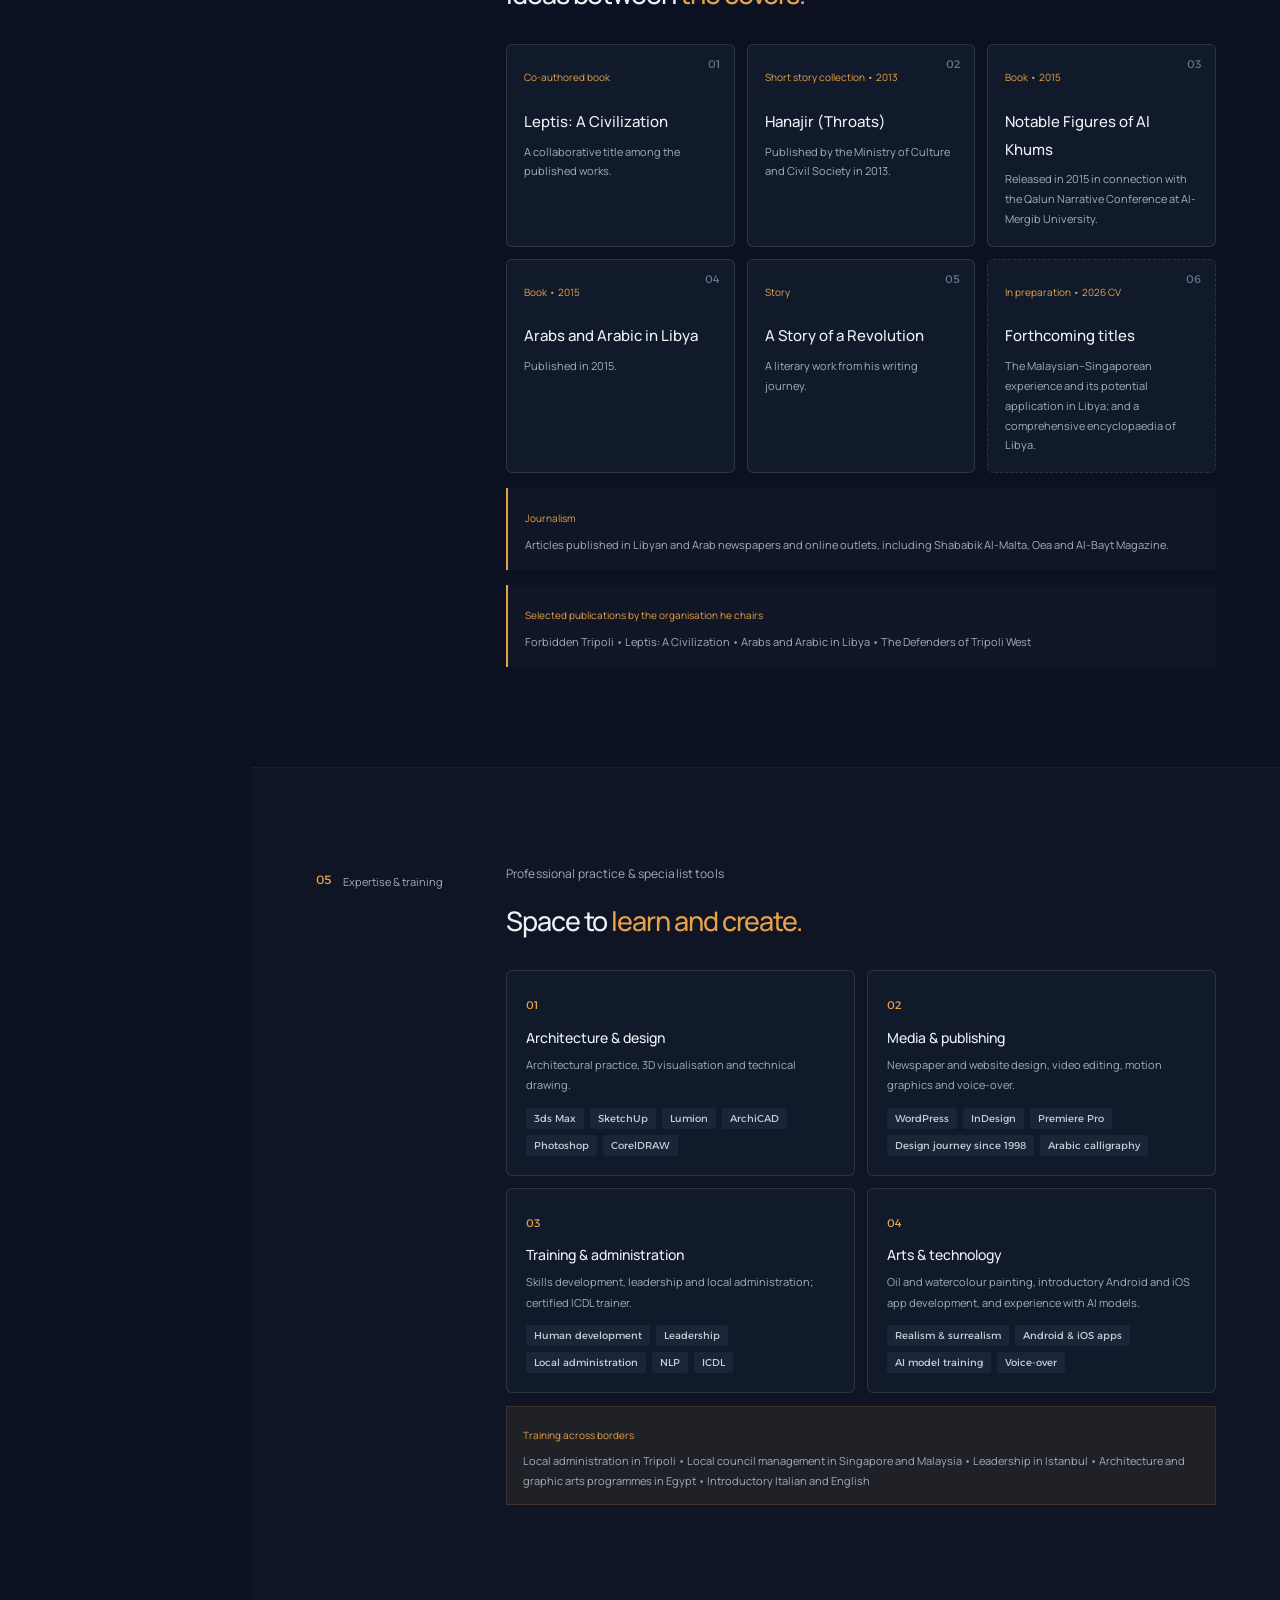
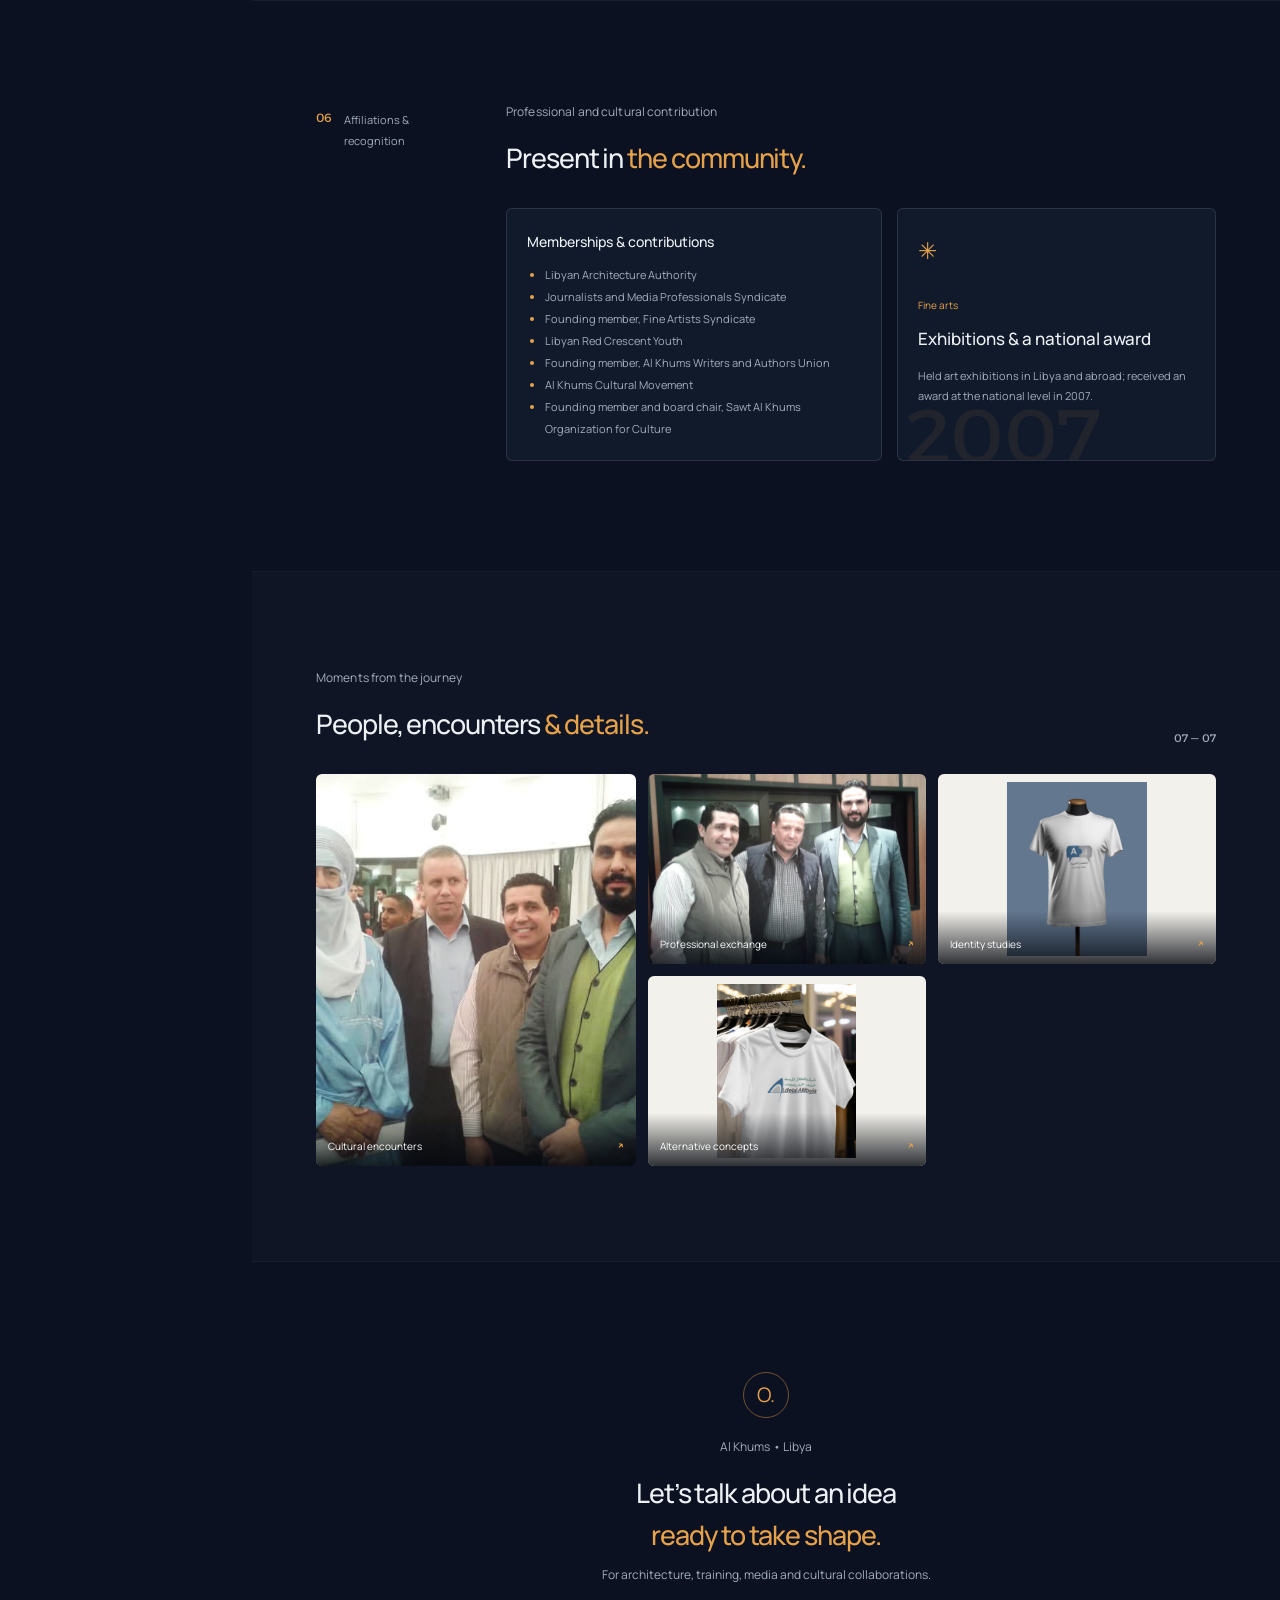
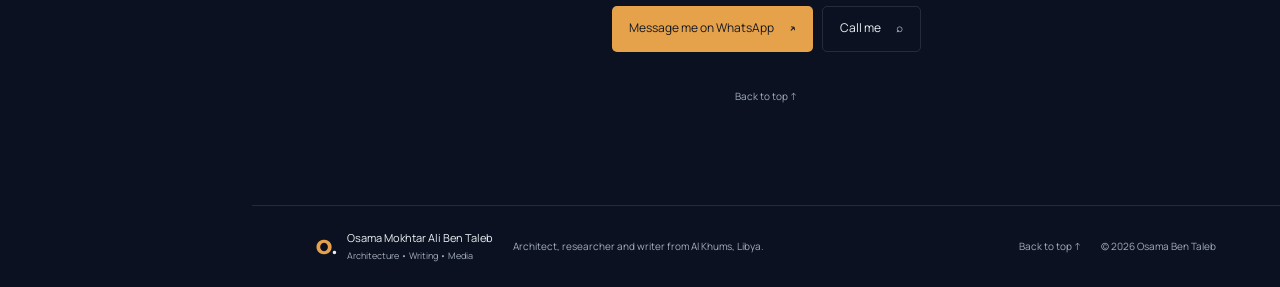
==== commit 91d864d8: "Clarify biography and design timeline" ====
--- a/index-en.html
+++ b/index-en.html
@@ -4,7 +4,7 @@
   <meta charset="utf-8">
   <meta name="viewport" content="width=device-width, initial-scale=1">
   <meta name="theme-color" content="#0b1120">
-  <meta name="description" content="The portfolio of Osama Mokhtar Ali Ben Taleb — architect, postgraduate researcher, writer and media professional from Al Khums, Libya.">
+  <meta name="description" content="The portfolio of Osama Mokhtar Ali Ben Taleb — architect, researcher at the Libyan Academy for Graduate Studies, writer and media professional from Al Khums, Libya.">
   <link rel="canonical" href="https://omtlibyabentaleb-blip.github.io/OSAMA-BEN-TALEB/index-en.html">
   <title>Osama Ben Taleb — Architecture, Writing & Media</title>
   <link rel="preconnect" href="https://fonts.googleapis.com">
@@ -46,17 +46,17 @@
       <div class="hero-copy reveal">
         <p class="eyebrow"><i></i> Architect • Researcher • Writer</p>
         <h1>Osama Mokhtar Ali<br><em>Ben Taleb.</em></h1>
-        <p class="hero-intro">An architect and postgraduate researcher with experience across administration, journalism and training. I write, design and bring together selected work, publications and moments from my professional journey.</p>
+        <p class="hero-intro">An architect and researcher at the Libyan Academy for Graduate Studies, with experience across administration, journalism and training. I write, design and bring together selected work, publications and moments from my professional journey.</p>
         <div class="hero-actions"><a class="button button-dark" href="#work">Explore my work <span>↘</span></a><a class="text-link" href="#about">Get to know me <span>→</span></a></div>
-        <div class="hero-stats"><div><strong>1998</strong><span>First logo design work</span></div><div><strong>Multidisciplinary</strong><span>Architecture • Media • Culture</span></div></div>
+        <div class="hero-stats"><div><strong>1998</strong><span>The beginning of my design journey</span></div><div><strong>Multidisciplinary</strong><span>Architecture • Media • Culture</span></div></div>
       </div>
-      <div class="hero-art reveal"><div class="portrait-wrap"><img src="assets/portfolio/صور شخصية/FB_IMG_1752263552833.jpg" alt="Portrait of Osama Mokhtar Ali Ben Taleb" fetchpriority="high"><span class="portrait-tag">Al Khums, Libya</span></div><div class="portrait-caption"><span>Architecture • Culture • Media</span><span>Logo design since 1998</span></div></div>
+      <div class="hero-art reveal"><div class="portrait-wrap"><img src="assets/portfolio/صور شخصية/FB_IMG_1752263552833.jpg" alt="Portrait of Osama Mokhtar Ali Ben Taleb" fetchpriority="high"><span class="portrait-tag">Al Khums, Libya</span></div><div class="portrait-caption"><span>Architecture • Culture • Media</span><span>Design journey began in 1998</span></div></div>
       <a class="scroll-cue" href="#about"><span></span> Scroll to explore</a>
     </section>
 
     <section class="intro section-shell" id="about">
       <div class="section-label reveal"><span>01</span><span>About</span></div>
-      <div class="intro-content reveal"><p class="eyebrow">Al Khums, Libya • Architect & researcher</p><h2>Thoughtful spaces.<br><em>Stories that matter.</em></h2><div class="intro-bottom"><p>I hold a Bachelor’s degree in Architecture and pursue postgraduate research at the Libyan Academy for Graduate Studies. My work brings together architectural practice, administrative leadership, journalism and training, alongside writing, visual design and the arts.</p><div class="signature">Osama Mokhtar Ali Ben Taleb <span>Architect • Postgraduate researcher</span></div></div><div class="bio-facts"><div><span>Born</span><b>Al Khums, 6 September 1979</b></div><div><span>Nationality</span><b>Libyan</b></div><div><span>Degree</span><b>Bachelor of Architecture</b></div></div></div>
+      <div class="intro-content reveal"><p class="eyebrow">Al Khums, Libya • Architect & researcher at the Libyan Academy for Graduate Studies</p><h2>Thoughtful spaces.<br><em>Stories that matter.</em></h2><div class="intro-bottom"><p>I hold a Bachelor’s degree in Architecture and am a researcher at the Libyan Academy for Graduate Studies. My work brings together architectural practice, administrative leadership, journalism and training, alongside writing, visual design and the arts.</p><div class="signature">Osama Mokhtar Ali Ben Taleb <span>Architect • Researcher at the Libyan Academy for Graduate Studies</span></div></div><div class="bio-facts"><div><span>Born</span><b>Al Khums, 6 September 1979</b></div><div><span>Nationality</span><b>Libyan</b></div><div><span>Degree</span><b>Bachelor of Architecture</b></div></div></div>
     </section>
 
     <section class="work-section" id="work"><div class="section-shell">
@@ -106,7 +106,7 @@
 
     <section class="skills-section" id="skills"><div class="section-shell skills-layout"><div class="section-label reveal"><span>05</span><span>Expertise & training</span></div><div class="skills-content"><div class="section-heading reveal"><div><p class="eyebrow">Professional practice & specialist tools</p><h2>Space to <em>learn and create.</em></h2></div></div><div class="skill-panels">
       <article class="skill-panel reveal"><span class="skill-number">01</span><h3>Architecture & design</h3><p>Architectural practice, 3D visualisation and technical drawing.</p><div class="skill-tags"><span>3ds Max</span><span>SketchUp</span><span>Lumion</span><span>ArchiCAD</span><span>Photoshop</span><span>CorelDRAW</span></div></article>
-      <article class="skill-panel reveal"><span class="skill-number">02</span><h3>Media & publishing</h3><p>Newspaper and website design, video editing, motion graphics and voice-over.</p><div class="skill-tags"><span>WordPress</span><span>InDesign</span><span>Premiere Pro</span><span>Logo design since 1998</span><span>Arabic calligraphy</span></div></article>
+        <article class="skill-panel reveal"><span class="skill-number">02</span><h3>Media & publishing</h3><p>Newspaper and website design, video editing, motion graphics and voice-over.</p><div class="skill-tags"><span>WordPress</span><span>InDesign</span><span>Premiere Pro</span><span>Design journey since 1998</span><span>Arabic calligraphy</span></div></article>
       <article class="skill-panel reveal"><span class="skill-number">03</span><h3>Training & administration</h3><p>Skills development, leadership and local administration; certified ICDL trainer.</p><div class="skill-tags"><span>Human development</span><span>Leadership</span><span>Local administration</span><span>NLP</span><span>ICDL</span></div></article>
       <article class="skill-panel reveal"><span class="skill-number">04</span><h3>Arts & technology</h3><p>Oil and watercolour painting, introductory Android and iOS app development, and experience with AI models.</p><div class="skill-tags"><span>Realism & surrealism</span><span>Android & iOS apps</span><span>AI model training</span><span>Voice-over</span></div></article>
     </div><div class="training-strip reveal"><span>Training across borders</span><p>Local administration in Tripoli • Local council management in Singapore and Malaysia • Leadership in Istanbul • Architecture and graphic arts programmes in Egypt • Introductory Italian and English</p></div></div></div></section>
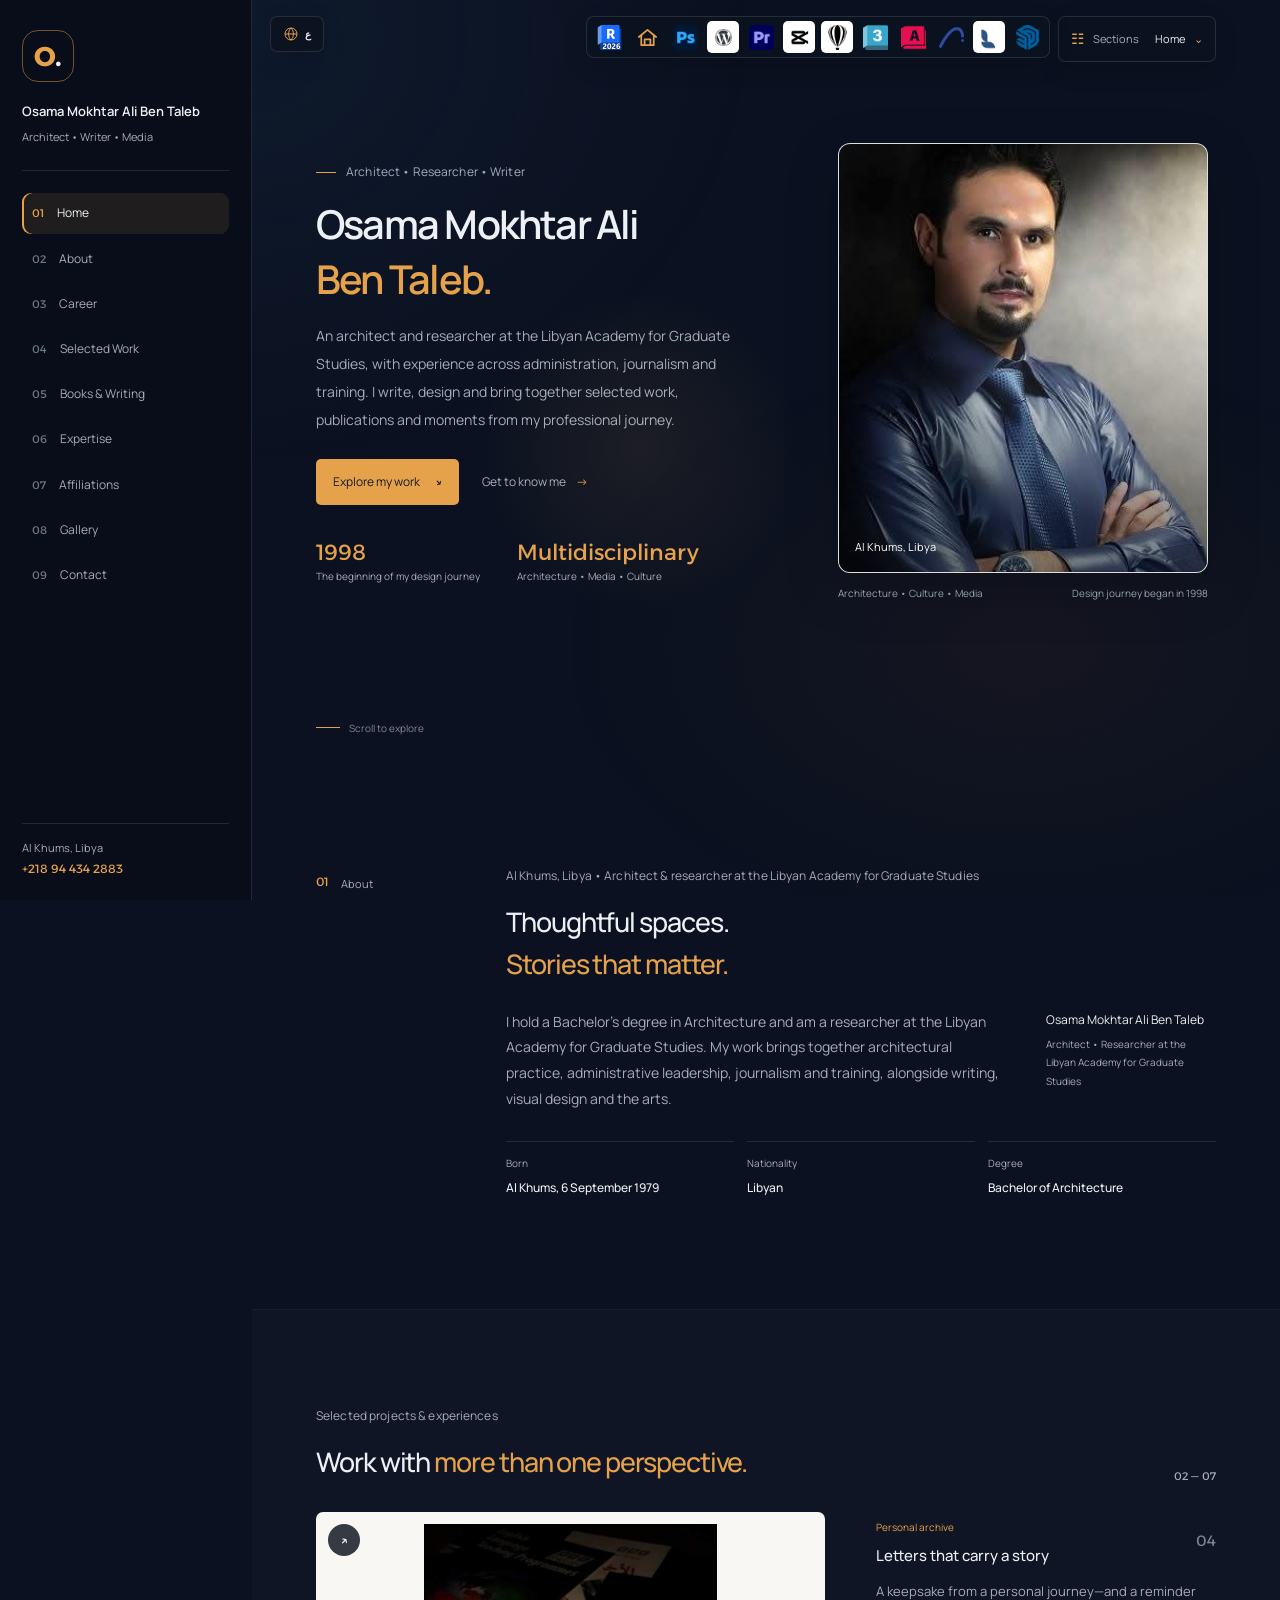
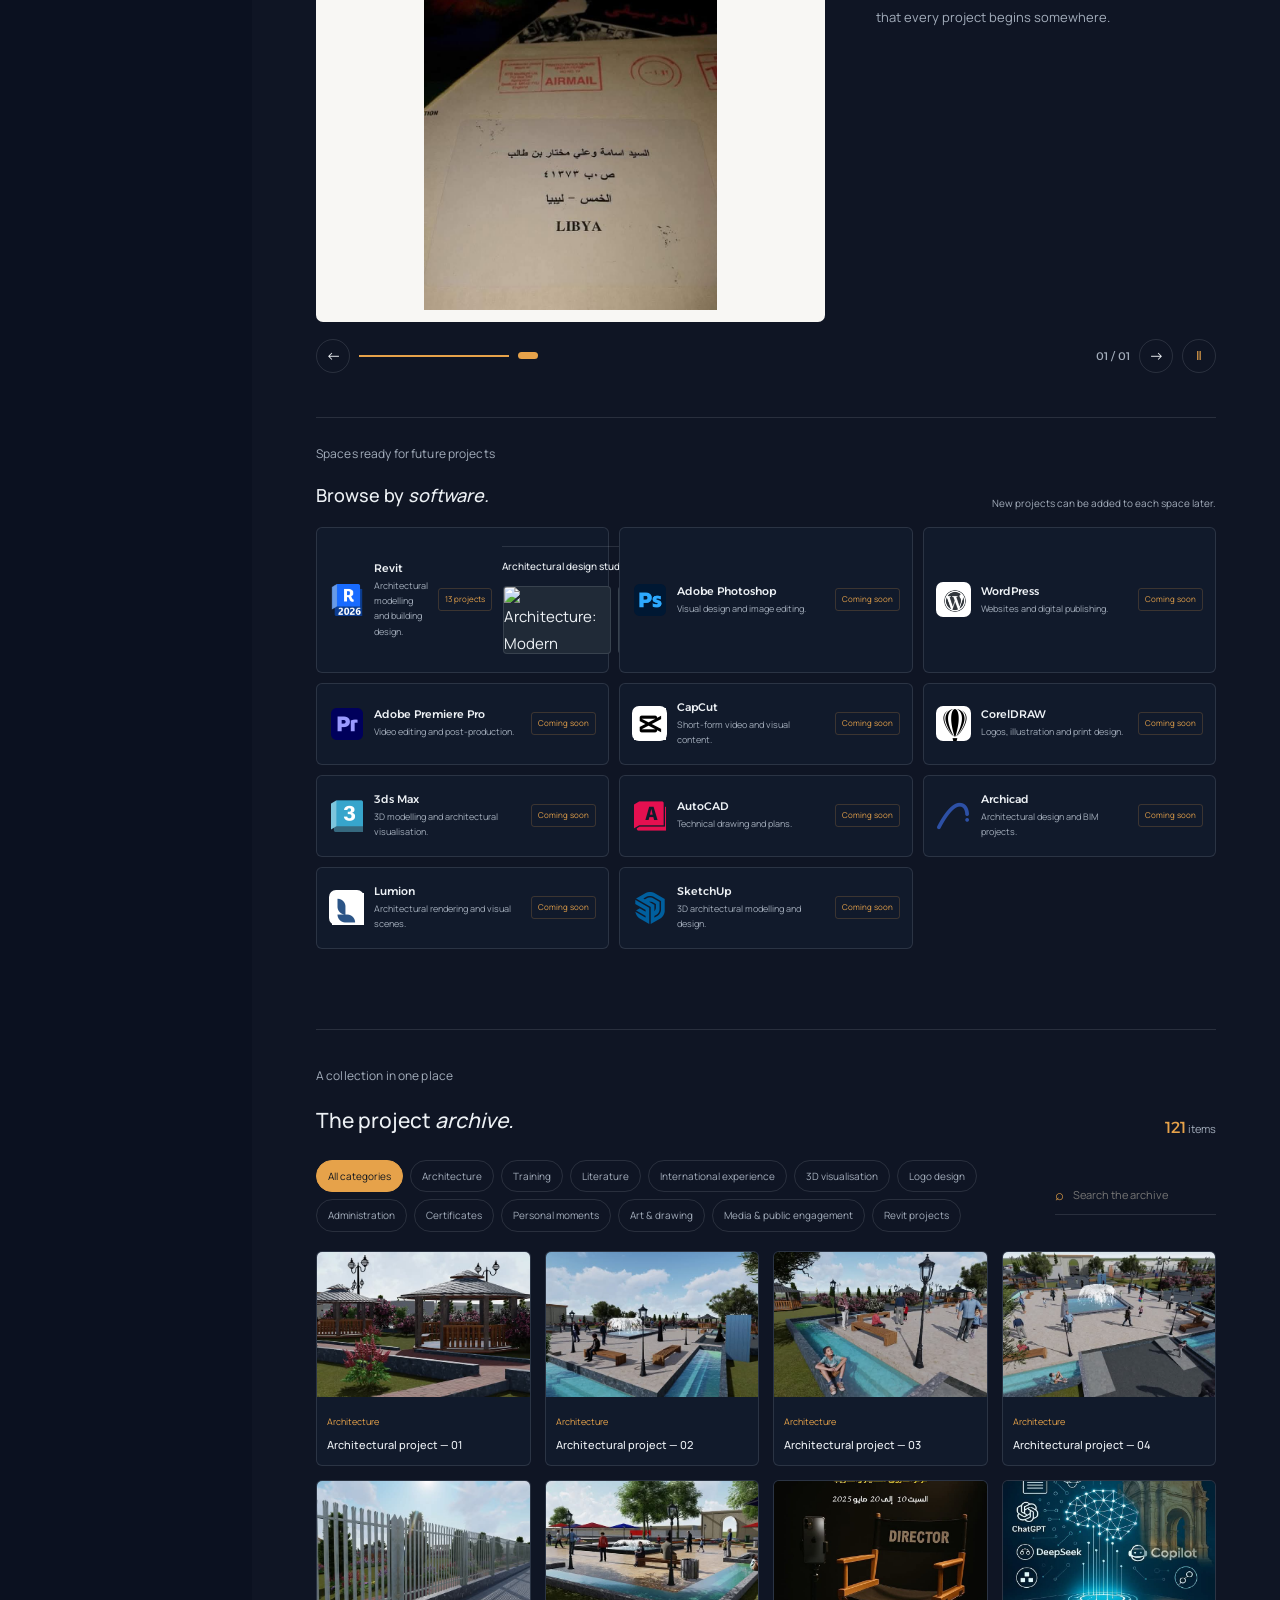
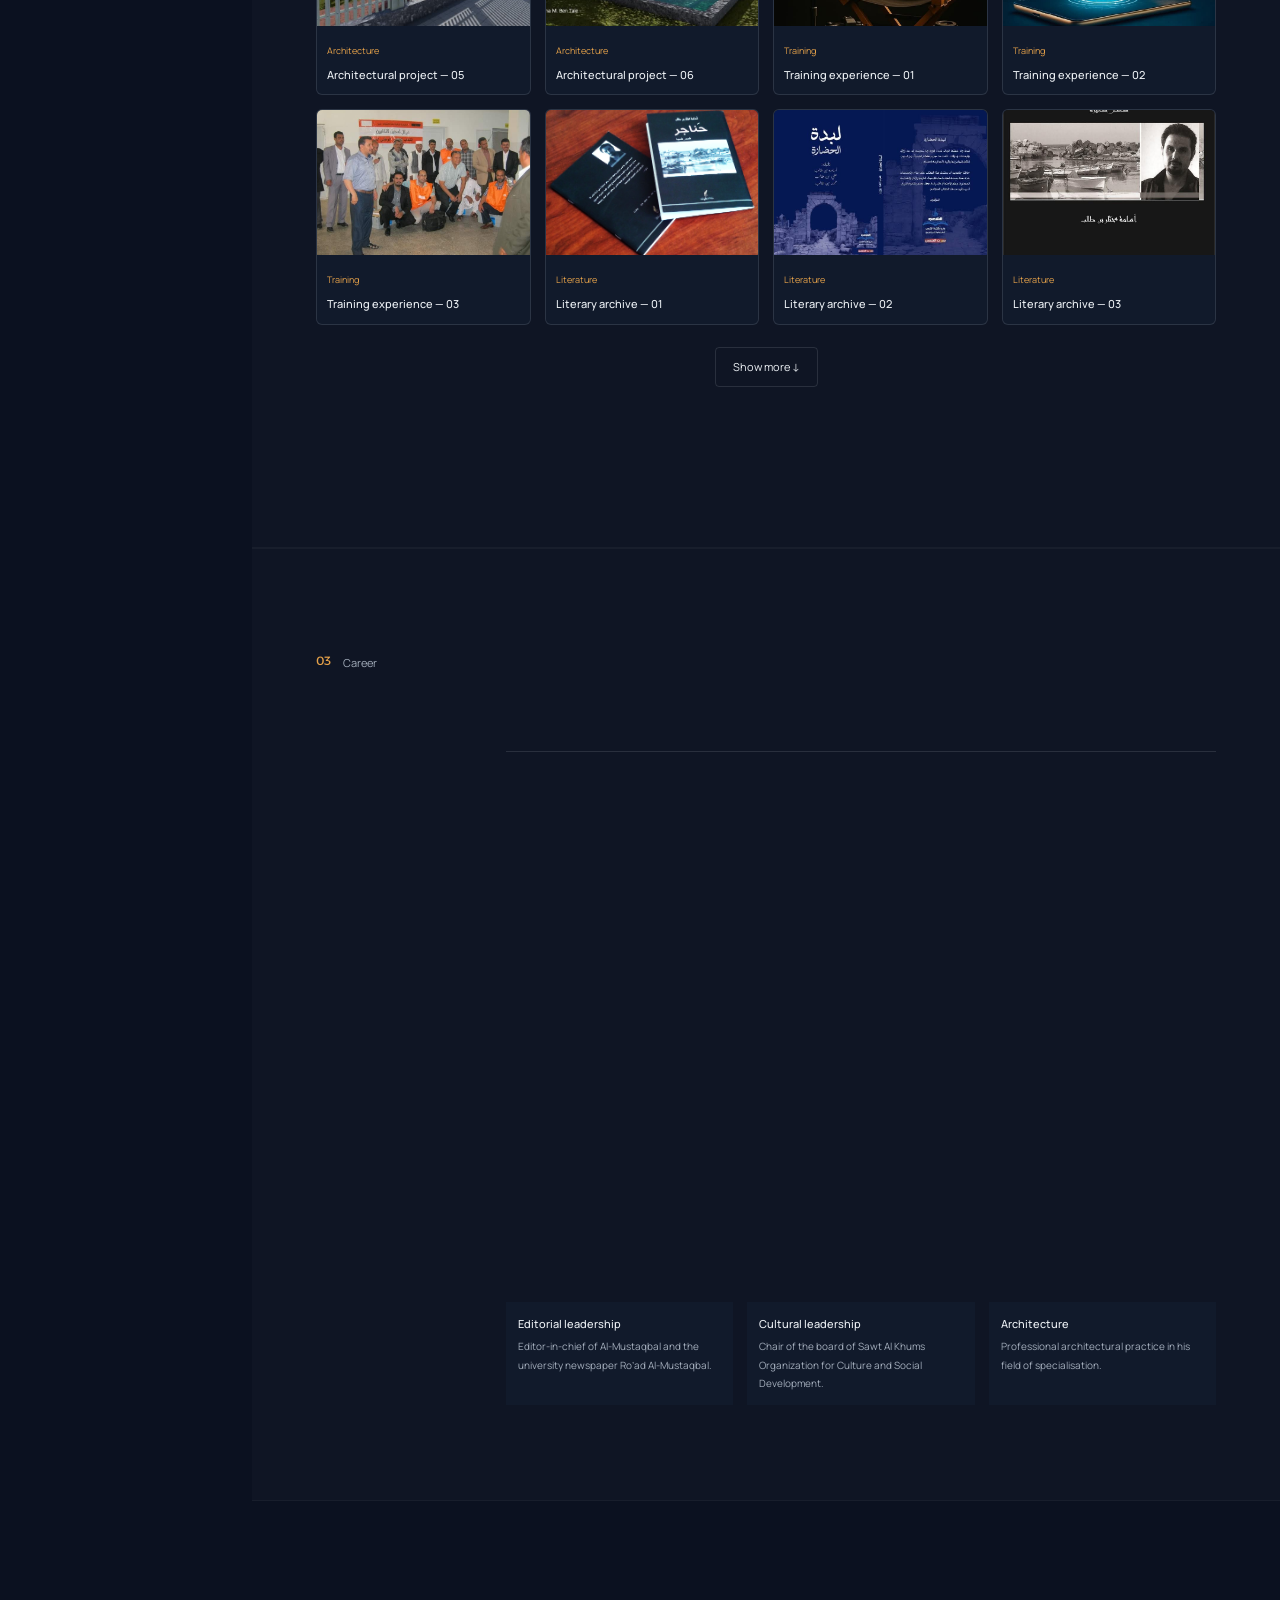
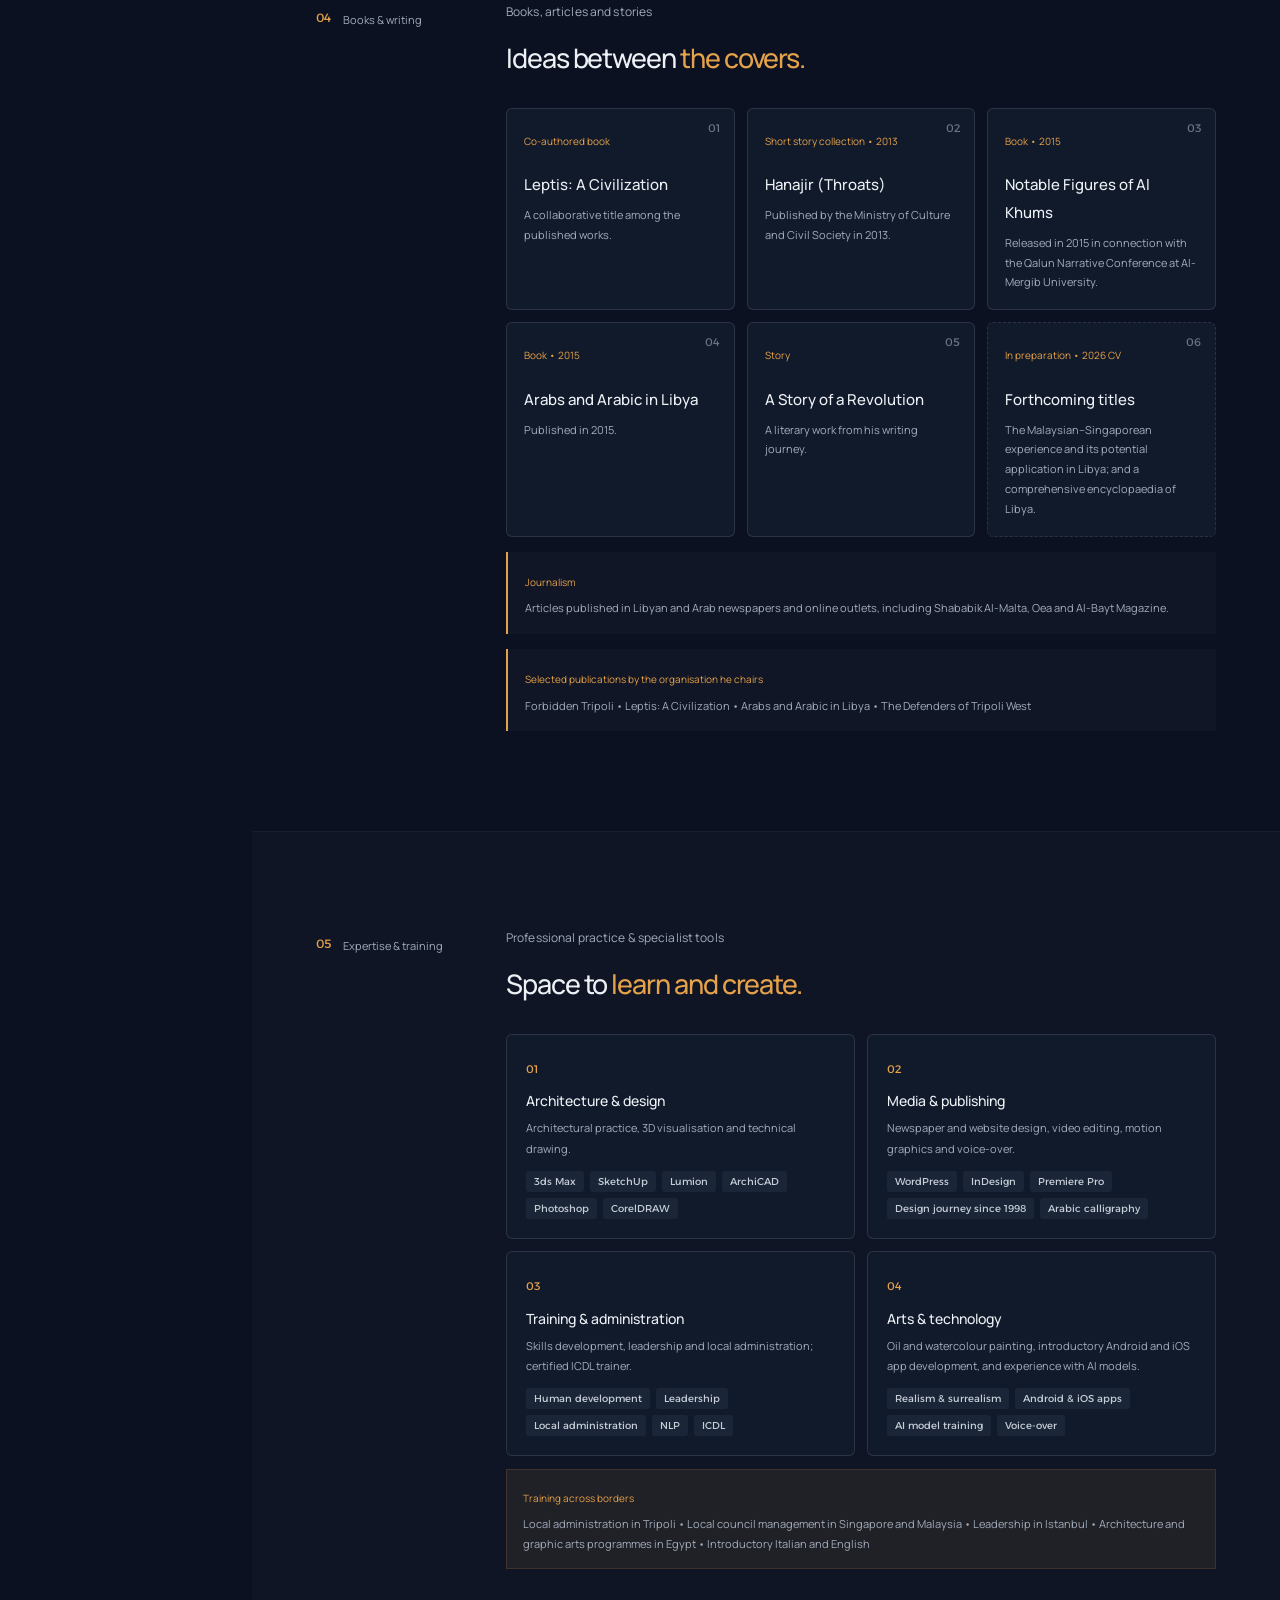
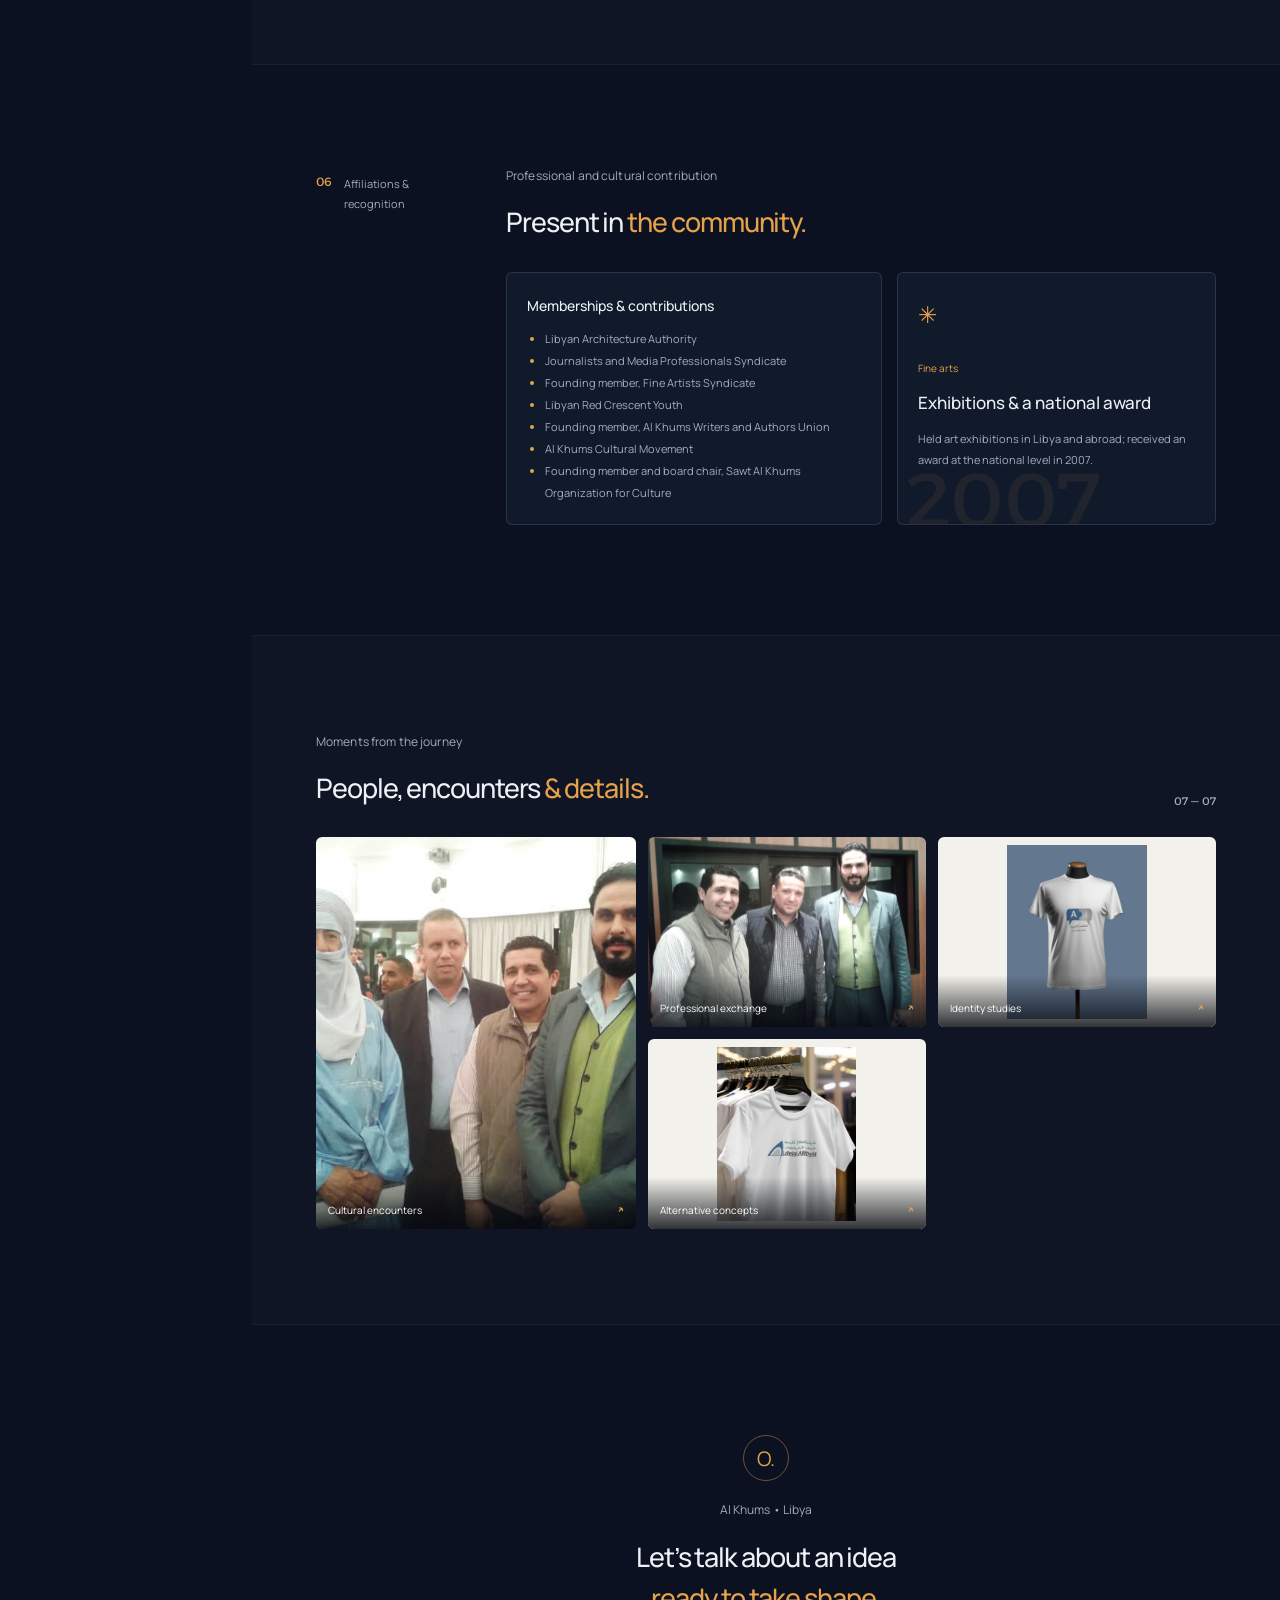
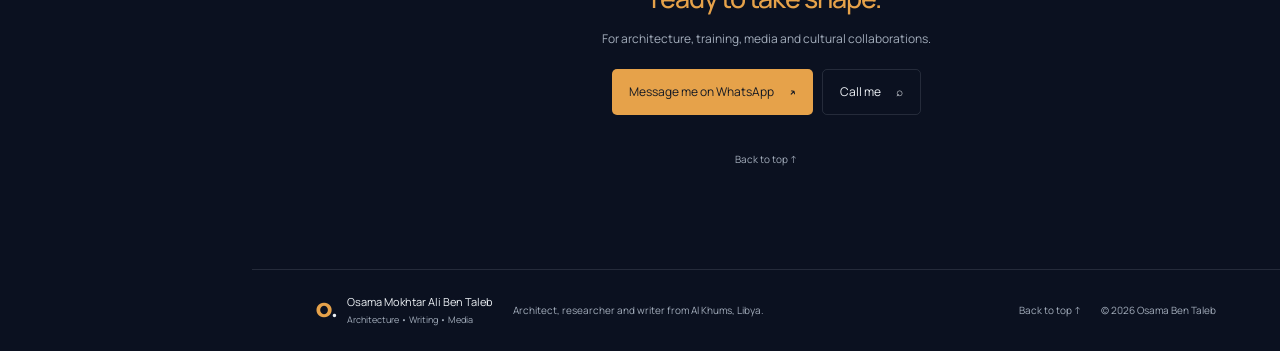
==== commit b1e5e7b1: "Add architecture portfolio and remove missing images" ====
--- a/index-en.html
+++ b/index-en.html
@@ -1,131 +1,129 @@
-<!doctype html>
-<html lang="en" dir="ltr">
-<head>
-  <meta charset="utf-8">
-  <meta name="viewport" content="width=device-width, initial-scale=1">
-  <meta name="theme-color" content="#0b1120">
-  <meta name="description" content="The portfolio of Osama Mokhtar Ali Ben Taleb — architect, researcher at the Libyan Academy for Graduate Studies, writer and media professional from Al Khums, Libya.">
-  <link rel="canonical" href="https://omtlibyabentaleb-blip.github.io/OSAMA-BEN-TALEB/index-en.html">
-  <title>Osama Ben Taleb — Architecture, Writing & Media</title>
-  <link rel="preconnect" href="https://fonts.googleapis.com">
-  <link rel="preconnect" href="https://fonts.gstatic.com" crossorigin>
-  <link href="https://fonts.googleapis.com/css2?family=Alexandria:wght@300;400;500;600;700&family=Manrope:wght@300;400;500;600;700&display=swap" rel="stylesheet">
-  <link rel="stylesheet" href="style.css">
-  <link rel="stylesheet" href="style-en.css">
-</head>
-<body class="english-version">
-  <div class="scroll-progress" aria-hidden="true"><span></span></div>
-  <aside class="fixed-sidebar" aria-label="Main navigation">
-    <a class="side-brand" href="#top" aria-label="Back to home"><span class="brand-mark">O<span>.</span></span></a>
-    <div class="side-identity"><strong>Osama Mokhtar Ali Ben Taleb</strong><span>Architect • Writer • Media</span></div>
-    <nav class="side-nav">
-      <a class="active" href="#top"><span>01</span><b>Home</b></a>
-      <a href="#about"><span>02</span><b>About</b></a>
-      <a href="#journey"><span>03</span><b>Career</b></a>
-      <a href="#work"><span>04</span><b>Selected Work</b></a>
-      <a href="#publications"><span>05</span><b>Books & Writing</b></a>
-      <a href="#skills"><span>06</span><b>Expertise</b></a>
-      <a href="#affiliations"><span>07</span><b>Affiliations</b></a>
-      <a href="#gallery"><span>08</span><b>Gallery</b></a>
-      <a href="#contact"><span>09</span><b>Contact</b></a>
-    </nav>
-    <div class="side-contact"><span>Al Khums, Libya</span><a href="tel:+218944342883" dir="ltr">+218 94 434 2883</a></div>
-  </aside>
-
-  <div class="quick-sections">
-    <button class="quick-trigger" type="button" aria-expanded="false" aria-controls="quick-links"><span class="quick-trigger-icon">☷</span><span class="quick-label">Sections</span><span class="quick-current">Home</span><span class="quick-chevron">⌄</span></button>
-    <nav class="quick-links" id="quick-links" aria-label="Section menu" hidden>
-      <a href="#top"><span>01</span>Home</a><a href="#about"><span>02</span>About</a><a href="#journey"><span>03</span>Career</a><a href="#work"><span>04</span>Selected Work</a><a href="#publications"><span>05</span>Books & Writing</a><a href="#skills"><span>06</span>Expertise</a><a href="#affiliations"><span>07</span>Affiliations</a><a href="#gallery"><span>08</span>Gallery</a><a href="#contact"><span>09</span>Contact</a>
-    </nav>
-  </div>
-  <a class="language-switch" href="index.html" lang="ar" aria-label="عرض النسخة العربية" title="العربية"><svg viewBox="0 0 24 24" aria-hidden="true"><circle cx="12" cy="12" r="9"></circle><path d="M3.5 12h17M12 3c2.4 2.4 3.6 5.4 3.6 9s-1.2 6.6-3.6 9c-2.4-2.4-3.6-5.4-3.6-9S9.6 5.4 12 3Z"></path></svg><span>ع</span></a>
-  <div class="software-shortcuts" aria-label="Software and project areas"><a href="#tool-revit" aria-label="Revit projects" title="Revit"><img src="assets/software/revit-2026.png" alt="" loading="lazy"></a><a href="#tool-photoshop" aria-label="Adobe Photoshop projects" title="Photoshop"><img src="assets/software/photoshop-2026.png" alt="" loading="lazy"></a><a href="#tool-wordpress" aria-label="WordPress projects" title="WordPress"><img src="assets/software/wordpress.png" alt="" loading="lazy"></a><a href="#tool-premiere" aria-label="Adobe Premiere Pro projects" title="Premiere Pro"><img src="assets/software/premiere-pro-2026.png" alt="" loading="lazy"></a><a href="#tool-capcut" aria-label="CapCut projects" title="CapCut"><img src="assets/software/capcut.png" alt="" loading="lazy"></a><a href="#tool-corel" aria-label="CorelDRAW projects" title="CorelDRAW"><img src="assets/software/coreldraw.png" alt="" loading="lazy"></a><a href="#tool-3dsmax" aria-label="3ds Max projects" title="3ds Max"><img src="assets/software/3dsmax.png" alt="" loading="lazy"></a><a href="#tool-autocad" aria-label="AutoCAD projects" title="AutoCAD"><img src="assets/software/autocad.png" alt="" loading="lazy"></a><a href="#tool-archicad" aria-label="Archicad projects" title="Archicad"><img src="assets/software/archicad.png" alt="" loading="lazy"></a><a href="#tool-lumion" aria-label="Lumion projects" title="Lumion"><img src="assets/software/lumion.png" alt="" loading="lazy"></a><a href="#tool-sketchup" aria-label="SketchUp projects" title="SketchUp"><img src="assets/software/sketchup.png" alt="" loading="lazy"></a></div>
-
-  <main>
-    <section class="hero section-shell" id="top">
-      <div class="hero-copy reveal">
-        <p class="eyebrow"><i></i> Architect • Researcher • Writer</p>
-        <h1>Osama Mokhtar Ali<br><em>Ben Taleb.</em></h1>
-        <p class="hero-intro">An architect and researcher at the Libyan Academy for Graduate Studies, with experience across administration, journalism and training. I write, design and bring together selected work, publications and moments from my professional journey.</p>
-        <div class="hero-actions"><a class="button button-dark" href="#work">Explore my work <span>↘</span></a><a class="text-link" href="#about">Get to know me <span>→</span></a></div>
-        <div class="hero-stats"><div><strong>1998</strong><span>The beginning of my design journey</span></div><div><strong>Multidisciplinary</strong><span>Architecture • Media • Culture</span></div></div>
-      </div>
-      <div class="hero-art reveal"><div class="portrait-wrap"><img src="assets/portfolio/صور شخصية/FB_IMG_1752263552833.jpg" alt="Portrait of Osama Mokhtar Ali Ben Taleb" fetchpriority="high"><span class="portrait-tag">Al Khums, Libya</span></div><div class="portrait-caption"><span>Architecture • Culture • Media</span><span>Design journey began in 1998</span></div></div>
-      <a class="scroll-cue" href="#about"><span></span> Scroll to explore</a>
-    </section>
-
-    <section class="intro section-shell" id="about">
-      <div class="section-label reveal"><span>01</span><span>About</span></div>
-      <div class="intro-content reveal"><p class="eyebrow">Al Khums, Libya • Architect & researcher at the Libyan Academy for Graduate Studies</p><h2>Thoughtful spaces.<br><em>Stories that matter.</em></h2><div class="intro-bottom"><p>I hold a Bachelor’s degree in Architecture and am a researcher at the Libyan Academy for Graduate Studies. My work brings together architectural practice, administrative leadership, journalism and training, alongside writing, visual design and the arts.</p><div class="signature">Osama Mokhtar Ali Ben Taleb <span>Architect • Researcher at the Libyan Academy for Graduate Studies</span></div></div><div class="bio-facts"><div><span>Born</span><b>Al Khums, 6 September 1979</b></div><div><span>Nationality</span><b>Libyan</b></div><div><span>Degree</span><b>Bachelor of Architecture</b></div></div></div>
-    </section>
-
-    <section class="work-section" id="work"><div class="section-shell">
-      <div class="section-heading reveal"><div><p class="eyebrow">Selected projects & experiences</p><h2>Work with <em>more than one perspective.</em></h2></div><span class="heading-count">02 — 07</span></div>
-      <div class="work-grid work-slideshow" id="work-slideshow" aria-live="polite">
-        <article class="work-card work-large reveal"><a href="assets/portfolio/تصاميم شعارات/FB_IMG_1752262540104.jpg" class="image-link" data-lightbox data-caption="Architectural identity — logo concepts"><img src="assets/portfolio/تصاميم شعارات/FB_IMG_1752262540104.jpg" alt="Architect Osama visual identity concept" loading="lazy"><span class="open-icon">↗</span></a><div class="work-meta"><div><span class="category">Visual identity</span><h3>An architectural identity</h3></div><span class="work-number">01</span></div><p>Exploring a mark that brings letterform and home together, expressing the spirit of architecture through a clear visual language.</p></article>
-        <article class="work-card reveal"><a href="assets/FB_IMG_1752262755789.jpg" class="image-link" data-lightbox data-caption="Media and cultural publications"><img src="assets/FB_IMG_1752262755789.jpg" alt="Print and cultural media materials" loading="lazy"><span class="open-icon">↗</span></a><div class="work-meta"><div><span class="category">Media & culture</span><h3>From the publishing archive</h3></div><span class="work-number">02</span></div><p>Print and cultural material shaped by experience in journalism, editorial work and newspaper design.</p></article>
-        <article class="work-card reveal"><a href="assets/FB_IMG_1680208608069.jpg" class="image-link" data-lightbox data-caption="Radio conversation in the studio"><img src="assets/FB_IMG_1680208608069.jpg" alt="Radio interview in a studio" loading="lazy"><span class="open-icon">↗</span></a><div class="work-meta"><div><span class="category">Conversation</span><h3>Where conversation begins</h3></div><span class="work-number">03</span></div><p>A space for listening and exchanging ideas, where a voice meets lived experience.</p></article>
-        <article class="work-card work-large reveal"><a href="assets/FB_IMG_1752262750386.jpg" class="image-link" data-lightbox data-caption="Correspondence and cultural material from Libya"><img src="assets/FB_IMG_1752262750386.jpg" alt="A letter and cultural publications from Libya" loading="lazy"><span class="open-icon">↗</span></a><div class="work-meta"><div><span class="category">Personal archive</span><h3>Letters that carry a story</h3></div><span class="work-number">04</span></div><p>A keepsake from a personal journey—and a reminder that every project begins somewhere.</p></article>
-      </div>
-      <div class="slideshow-controls" aria-label="Work slideshow controls"><button type="button" class="slide-prev" aria-label="Previous project">←</button><span class="slide-progress" aria-hidden="true"><i></i></span><div class="slide-dots" role="group" aria-label="Choose a project"></div><span class="slide-counter" aria-live="polite"></span><button type="button" class="slide-next" aria-label="Next project">→</button><button type="button" class="slide-pause" aria-label="Pause slideshow">Ⅱ</button></div>
-      <section class="software-work" aria-labelledby="software-heading"><div class="software-heading"><div><p class="eyebrow">Spaces ready for future projects</p><h3 id="software-heading">Browse by <em>software.</em></h3></div><span>New projects can be added to each space later.</span></div><div class="software-grid">
-        <article class="software-card reveal" id="tool-revit"><span class="software-icon"><img src="assets/software/revit-2026.png" alt="" loading="lazy"></span><div><h4>Revit</h4><p>Architectural modelling projects.</p></div><span class="software-empty">Coming soon</span></article>
-        <article class="software-card reveal" id="tool-photoshop"><span class="software-icon"><img src="assets/software/photoshop-2026.png" alt="" loading="lazy"></span><div><h4>Adobe Photoshop</h4><p>Visual design and image editing.</p></div><span class="software-empty">Coming soon</span></article>
-        <article class="software-card reveal" id="tool-wordpress"><span class="software-icon"><img src="assets/software/wordpress.png" alt="" loading="lazy"></span><div><h4>WordPress</h4><p>Websites and digital publishing.</p></div><span class="software-empty">Coming soon</span></article>
-        <article class="software-card reveal" id="tool-premiere"><span class="software-icon"><img src="assets/software/premiere-pro-2026.png" alt="" loading="lazy"></span><div><h4>Adobe Premiere Pro</h4><p>Video editing and post-production.</p></div><span class="software-empty">Coming soon</span></article>
-        <article class="software-card reveal" id="tool-capcut"><span class="software-icon"><img src="assets/software/capcut.png" alt="" loading="lazy"></span><div><h4>CapCut</h4><p>Short-form video and visual content.</p></div><span class="software-empty">Coming soon</span></article>
-        <article class="software-card reveal" id="tool-corel"><span class="software-icon"><img src="assets/software/coreldraw.png" alt="" loading="lazy"></span><div><h4>CorelDRAW</h4><p>Logos, illustration and print design.</p></div><span class="software-empty">Coming soon</span></article>
-        <article class="software-card reveal" id="tool-3dsmax"><span class="software-icon"><img src="assets/software/3dsmax.png" alt="" loading="lazy"></span><div><h4>3ds Max</h4><p>3D modelling and architectural visualisation.</p></div><span class="software-empty">Coming soon</span></article>
-        <article class="software-card reveal" id="tool-autocad"><span class="software-icon"><img src="assets/software/autocad.png" alt="" loading="lazy"></span><div><h4>AutoCAD</h4><p>Technical drawing and plans.</p></div><span class="software-empty">Coming soon</span></article>
-        <article class="software-card reveal" id="tool-archicad"><span class="software-icon"><img src="assets/software/archicad.png" alt="" loading="lazy"></span><div><h4>Archicad</h4><p>Architectural design and BIM projects.</p></div><span class="software-empty">Coming soon</span></article>
-        <article class="software-card reveal" id="tool-lumion"><span class="software-icon"><img src="assets/software/lumion.png" alt="" loading="lazy"></span><div><h4>Lumion</h4><p>Architectural rendering and visual scenes.</p></div><span class="software-empty">Coming soon</span></article>
-        <article class="software-card reveal" id="tool-sketchup"><span class="software-icon"><img src="assets/software/sketchup.png" alt="" loading="lazy"></span><div><h4>SketchUp</h4><p>3D architectural modelling and design.</p></div><span class="software-empty">Coming soon</span></article>
-      </div></section>
-      <div class="archive-block" id="archive"><div class="archive-heading reveal"><div><p class="eyebrow">A collection in one place</p><h3>The project <em>archive.</em></h3></div><span class="archive-count"><b id="archive-total">0</b> items</span></div><div class="archive-toolbar"><div class="archive-filters" role="group" aria-label="Filter projects by category"></div><label class="archive-search"><span>⌕</span><input type="search" id="archive-search" placeholder="Search the archive" aria-label="Search the archive"></label></div><div class="archive-grid" id="archive-grid" aria-live="polite"></div><div class="archive-empty" hidden>No projects match your search.</div><button class="archive-more" id="archive-more" type="button">Show more <span>↓</span></button></div>
-      <div class="work-foot reveal"><span>Every project opens a window onto a new interest.</span><span class="ornament">✳</span></div>
-    </div></section>
-
-    <section class="career-section" id="journey"><div class="section-shell career-layout"><div class="section-label reveal"><span>03</span><span>Career</span></div><div class="career-content"><div class="section-heading reveal"><div><p class="eyebrow">Leadership, media and public service</p><h2>A career across <em>many fields.</em></h2></div></div><div class="timeline">
-      <article class="timeline-item reveal"><span class="timeline-date">2018</span><div><h3>Registrar, Faculty of Information Technology</h3><p>Al-Mergib University</p></div><span class="timeline-dot"></span></article>
-      <article class="timeline-item reveal"><span class="timeline-date">2017</span><div><h3>Director of Human Resources</h3><p>Al Khums Municipal Council • secondment</p></div><span class="timeline-dot"></span></article>
-      <article class="timeline-item reveal"><span class="timeline-date">2016</span><div><h3>Director, University Council Affairs Office</h3><p>Al-Mergib University</p></div><span class="timeline-dot"></span></article>
-      <article class="timeline-item reveal"><span class="timeline-date">2015</span><div><h3>Director of Administrative & Financial Affairs</h3><p>National Union of Libyan Workers • Al Khums</p></div><span class="timeline-dot"></span></article>
-      <article class="timeline-item reveal"><span class="timeline-date">2012–2016</span><div><h3>Director of Activities</h3><p>Al-Mergib University</p></div><span class="timeline-dot"></span></article>
-      <article class="timeline-item reveal"><span class="timeline-date">2012</span><div><h3>Trainer, High National Elections Commission</h3><p>Libya</p></div><span class="timeline-dot"></span></article>
-      <article class="timeline-item reveal"><span class="timeline-date">2011</span><div><h3>General Manager, Sawt Al Khums Newspaper</h3><p>Also chaired the local media and culture steering committee in September 2011.</p></div><span class="timeline-dot"></span></article>
-    </div><div class="career-notes reveal"><p><b>Editorial leadership</b>Editor-in-chief of Al-Mustaqbal and the university newspaper Ro’ad Al-Mustaqbal.</p><p><b>Cultural leadership</b>Chair of the board of Sawt Al Khums Organization for Culture and Social Development.</p><p><b>Architecture</b>Professional architectural practice in his field of specialisation.</p></div></div></div></section>
-
-    <section class="publications section-shell" id="publications"><div class="section-label reveal"><span>04</span><span>Books & writing</span></div><div class="pub-content"><div class="section-heading reveal"><div><p class="eyebrow">Books, articles and stories</p><h2>Ideas between <em>the covers.</em></h2></div></div><div class="book-grid">
-      <article class="book-card reveal"><span class="book-index">01</span><span class="book-type">Co-authored book</span><h3>Leptis: A Civilization</h3><p>A collaborative title among the published works.</p></article>
-      <article class="book-card reveal"><span class="book-index">02</span><span class="book-type">Short story collection • 2013</span><h3>Hanajir (Throats)</h3><p>Published by the Ministry of Culture and Civil Society in 2013.</p></article>
-      <article class="book-card reveal"><span class="book-index">03</span><span class="book-type">Book • 2015</span><h3>Notable Figures of Al Khums</h3><p>Released in 2015 in connection with the Qalun Narrative Conference at Al-Mergib University.</p></article>
-      <article class="book-card reveal"><span class="book-index">04</span><span class="book-type">Book • 2015</span><h3>Arabs and Arabic in Libya</h3><p>Published in 2015.</p></article>
-      <article class="book-card reveal"><span class="book-index">05</span><span class="book-type">Story</span><h3>A Story of a Revolution</h3><p>A literary work from his writing journey.</p></article>
-      <article class="book-card book-upcoming reveal"><span class="book-index">06</span><span class="book-type">In preparation • 2026 CV</span><h3>Forthcoming titles</h3><p>The Malaysian–Singaporean experience and its potential application in Libya; and a comprehensive encyclopaedia of Libya.</p></article>
-    </div><div class="press-note reveal"><span>Journalism</span><p>Articles published in Libyan and Arab newspapers and online outlets, including Shababik Al-Malta, Oea and Al-Bayt Magazine.</p></div><div class="org-publications reveal"><span>Selected publications by the organisation he chairs</span><p>Forbidden Tripoli • Leptis: A Civilization • Arabs and Arabic in Libya • The Defenders of Tripoli West</p></div></div></section>
-
-    <section class="skills-section" id="skills"><div class="section-shell skills-layout"><div class="section-label reveal"><span>05</span><span>Expertise & training</span></div><div class="skills-content"><div class="section-heading reveal"><div><p class="eyebrow">Professional practice & specialist tools</p><h2>Space to <em>learn and create.</em></h2></div></div><div class="skill-panels">
-      <article class="skill-panel reveal"><span class="skill-number">01</span><h3>Architecture & design</h3><p>Architectural practice, 3D visualisation and technical drawing.</p><div class="skill-tags"><span>3ds Max</span><span>SketchUp</span><span>Lumion</span><span>ArchiCAD</span><span>Photoshop</span><span>CorelDRAW</span></div></article>
-        <article class="skill-panel reveal"><span class="skill-number">02</span><h3>Media & publishing</h3><p>Newspaper and website design, video editing, motion graphics and voice-over.</p><div class="skill-tags"><span>WordPress</span><span>InDesign</span><span>Premiere Pro</span><span>Design journey since 1998</span><span>Arabic calligraphy</span></div></article>
-      <article class="skill-panel reveal"><span class="skill-number">03</span><h3>Training & administration</h3><p>Skills development, leadership and local administration; certified ICDL trainer.</p><div class="skill-tags"><span>Human development</span><span>Leadership</span><span>Local administration</span><span>NLP</span><span>ICDL</span></div></article>
-      <article class="skill-panel reveal"><span class="skill-number">04</span><h3>Arts & technology</h3><p>Oil and watercolour painting, introductory Android and iOS app development, and experience with AI models.</p><div class="skill-tags"><span>Realism & surrealism</span><span>Android & iOS apps</span><span>AI model training</span><span>Voice-over</span></div></article>
-    </div><div class="training-strip reveal"><span>Training across borders</span><p>Local administration in Tripoli • Local council management in Singapore and Malaysia • Leadership in Istanbul • Architecture and graphic arts programmes in Egypt • Introductory Italian and English</p></div></div></div></section>
-
-    <section class="affiliations section-shell" id="affiliations"><div class="section-label reveal"><span>06</span><span>Affiliations & recognition</span></div><div class="affiliations-content"><div class="section-heading reveal"><div><p class="eyebrow">Professional and cultural contribution</p><h2>Present in <em>the community.</em></h2></div></div><div class="affiliations-grid"><div class="affiliation-list reveal"><h3>Memberships & contributions</h3><ul><li>Libyan Architecture Authority</li><li>Journalists and Media Professionals Syndicate</li><li>Founding member, Fine Artists Syndicate</li><li>Libyan Red Crescent Youth</li><li>Founding member, Al Khums Writers and Authors Union</li><li>Al Khums Cultural Movement</li><li>Founding member and board chair, Sawt Al Khums Organization for Culture</li></ul></div><div class="award-card reveal"><span class="award-star">✳</span><span class="book-type">Fine arts</span><h3>Exhibitions & a national award</h3><p>Held art exhibitions in Libya and abroad; received an award at the national level in 2007.</p><span class="award-year">2007</span></div></div></div></section>
-
-    <section class="gallery-section" id="gallery"><div class="section-shell"><div class="section-heading reveal"><div><p class="eyebrow">Moments from the journey</p><h2>People, encounters <em>& details.</em></h2></div><span class="heading-count">07 — 07</span></div><div class="gallery-grid">
-      <button class="gallery-item gallery-tall reveal" data-lightbox data-src="assets/FB_IMG_1752263571634.jpg" data-caption="A cultural gathering" aria-label="Enlarge cultural gathering photo"><img src="assets/FB_IMG_1752263571634.jpg" alt="Cultural gathering with fellow participants" loading="lazy"><span>Cultural encounters <b>↗</b></span></button>
-      <button class="gallery-item reveal" data-lightbox data-src="assets/FB_IMG_1752263576389.jpg" data-caption="A professional meeting" aria-label="Enlarge professional meeting photo"><img src="assets/FB_IMG_1752263576389.jpg" alt="Professional meeting" loading="lazy"><span>Professional exchange <b>↗</b></span></button>
-      <button class="gallery-item gallery-logo reveal" data-lightbox data-src="assets/portfolio/تصاميم شعارات/FB_IMG_1752262543356.jpg" data-caption="Architect Osama identity explorations" aria-label="Enlarge identity concepts"><img src="assets/portfolio/تصاميم شعارات/FB_IMG_1752262543356.jpg" alt="Visual identity concepts for Architect Osama" loading="lazy"><span>Identity studies <b>↗</b></span></button>
-      <button class="gallery-item gallery-logo reveal" data-lightbox data-src="assets/portfolio/تصاميم شعارات/FB_IMG_1752262548544.jpg" data-caption="An alternative Architect Osama identity concept" aria-label="Enlarge alternate logo concept"><img src="assets/portfolio/تصاميم شعارات/FB_IMG_1752262548544.jpg" alt="Black and orange Architect Osama identity concept" loading="lazy"><span>Alternative concepts <b>↗</b></span></button>
-    </div></div></section>
-
-    <section class="closing section-shell" id="contact"><div class="closing-mark">O.</div><p class="eyebrow reveal">Al Khums • Libya</p><h2 class="reveal">Let’s talk about an idea<br><em>ready to take shape.</em></h2><p class="contact-intro reveal">For architecture, training, media and cultural collaborations.</p><div class="contact-actions reveal"><a class="button button-dark" href="https://wa.me/218944342883" target="_blank" rel="noopener">Message me on WhatsApp <span>↗</span></a><a class="button button-light" href="tel:+218944342883">Call me <span>⌕</span></a></div><a href="#top" class="back-to-top-link">Back to top ↑</a></section>
-  </main>
-  <footer class="site-footer"><a class="brand" href="#top"><span class="brand-mark">O<span>.</span></span><span class="brand-name">Osama Mokhtar Ali Ben Taleb<small>Architecture • Writing • Media</small></span></a><p>Architect, researcher and writer from Al Khums, Libya.</p><a href="#top" class="back-top">Back to top ↑</a><small class="copyright">© <span id="year"></span> Osama Ben Taleb</small></footer>
-  <div class="lightbox" role="dialog" aria-modal="true" aria-label="Image viewer" aria-hidden="true"><button class="lightbox-close" aria-label="Close image">×</button><button class="lightbox-prev" aria-label="Previous image">←</button><figure><img src="" alt=""><figcaption></figcaption></figure><button class="lightbox-next" aria-label="Next image">→</button></div>
-  <script src="assets/portfolio-data.js"></script>
-  <script src="portfolio-en.js"></script>
-  <script src="script.js"></script>
-</body>
-</html>
+<!doctype html>
+<html lang="en" dir="ltr">
+<head>
+  <meta charset="utf-8">
+  <meta name="viewport" content="width=device-width, initial-scale=1">
+  <meta name="theme-color" content="#0b1120">
+  <meta name="description" content="The portfolio of Osama Mokhtar Ali Ben Taleb — architect, researcher at the Libyan Academy for Graduate Studies, writer and media professional from Al Khums, Libya.">
+  <link rel="canonical" href="https://omtlibyabentaleb-blip.github.io/OSAMA-BEN-TALEB/index-en.html">
+  <title>Osama Ben Taleb — Architecture, Writing & Media</title>
+  <link rel="preconnect" href="https://fonts.googleapis.com">
+  <link rel="preconnect" href="https://fonts.gstatic.com" crossorigin>
+  <link href="https://fonts.googleapis.com/css2?family=Alexandria:wght@300;400;500;600;700&family=Manrope:wght@300;400;500;600;700&display=swap" rel="stylesheet">
+  <link rel="stylesheet" href="style.css">
+  <link rel="stylesheet" href="style-en.css">
+</head>
+<body class="english-version">
+  <div class="scroll-progress" aria-hidden="true"><span></span></div>
+  <aside class="fixed-sidebar" aria-label="Main navigation">
+    <a class="side-brand" href="#top" aria-label="Back to home"><span class="brand-mark">O<span>.</span></span></a>
+    <div class="side-identity"><strong>Osama Mokhtar Ali Ben Taleb</strong><span>Architect • Writer • Media</span></div>
+    <nav class="side-nav">
+      <a class="active" href="#top"><span>01</span><b>Home</b></a>
+      <a href="#about"><span>02</span><b>About</b></a>
+      <a href="#journey"><span>03</span><b>Career</b></a>
+      <a href="#work"><span>04</span><b>Selected Work</b></a>
+      <a href="#publications"><span>05</span><b>Books & Writing</b></a>
+      <a href="#skills"><span>06</span><b>Expertise</b></a>
+      <a href="#affiliations"><span>07</span><b>Affiliations</b></a>
+      <a href="#gallery"><span>08</span><b>Gallery</b></a>
+      <a href="#contact"><span>09</span><b>Contact</b></a>
+    </nav>
+    <div class="side-contact"><span>Al Khums, Libya</span><a href="tel:+218944342883" dir="ltr">+218 94 434 2883</a></div>
+  </aside>
+
+  <div class="quick-sections">
+    <button class="quick-trigger" type="button" aria-expanded="false" aria-controls="quick-links"><span class="quick-trigger-icon">☷</span><span class="quick-label">Sections</span><span class="quick-current">Home</span><span class="quick-chevron">⌄</span></button>
+    <nav class="quick-links" id="quick-links" aria-label="Section menu" hidden>
+      <a href="#top"><span>01</span>Home</a><a href="#about"><span>02</span>About</a><a href="#journey"><span>03</span>Career</a><a href="#work"><span>04</span>Selected Work</a><a href="#publications"><span>05</span>Books & Writing</a><a href="#skills"><span>06</span>Expertise</a><a href="#affiliations"><span>07</span>Affiliations</a><a href="#gallery"><span>08</span>Gallery</a><a href="#contact"><span>09</span>Contact</a>
+    </nav>
+  </div>
+  <a class="language-switch" href="index.html" lang="ar" aria-label="عرض النسخة العربية" title="العربية"><svg viewBox="0 0 24 24" aria-hidden="true"><circle cx="12" cy="12" r="9"></circle><path d="M3.5 12h17M12 3c2.4 2.4 3.6 5.4 3.6 9s-1.2 6.6-3.6 9c-2.4-2.4-3.6-5.4-3.6-9S9.6 5.4 12 3Z"></path></svg><span>ع</span></a>
+  <div class="software-shortcuts" aria-label="Software and project areas"><a href="#tool-revit" aria-label="Revit projects" title="Revit"><img src="assets/software/revit-2026.png" alt="" loading="lazy"></a><a href="#archive" data-archive-filter="architecture" aria-label="Architectural design projects" title="Architecture"><svg viewBox="0 0 24 24" aria-hidden="true"><path d="M3 11.5 12 4l9 7.5M5.5 10v10h13V10M9 20v-6h6v6"/></svg></a><a href="#tool-photoshop" aria-label="Adobe Photoshop projects" title="Photoshop"><img src="assets/software/photoshop-2026.png" alt="" loading="lazy"></a><a href="#tool-wordpress" aria-label="WordPress projects" title="WordPress"><img src="assets/software/wordpress.png" alt="" loading="lazy"></a><a href="#tool-premiere" aria-label="Adobe Premiere Pro projects" title="Premiere Pro"><img src="assets/software/premiere-pro-2026.png" alt="" loading="lazy"></a><a href="#tool-capcut" aria-label="CapCut projects" title="CapCut"><img src="assets/software/capcut.png" alt="" loading="lazy"></a><a href="#tool-corel" aria-label="CorelDRAW projects" title="CorelDRAW"><img src="assets/software/coreldraw.png" alt="" loading="lazy"></a><a href="#tool-3dsmax" aria-label="3ds Max projects" title="3ds Max"><img src="assets/software/3dsmax.png" alt="" loading="lazy"></a><a href="#tool-autocad" aria-label="AutoCAD projects" title="AutoCAD"><img src="assets/software/autocad.png" alt="" loading="lazy"></a><a href="#tool-archicad" aria-label="Archicad projects" title="Archicad"><img src="assets/software/archicad.png" alt="" loading="lazy"></a><a href="#tool-lumion" aria-label="Lumion projects" title="Lumion"><img src="assets/software/lumion.png" alt="" loading="lazy"></a><a href="#tool-sketchup" aria-label="SketchUp projects" title="SketchUp"><img src="assets/software/sketchup.png" alt="" loading="lazy"></a></div>
+
+  <main>
+    <section class="hero section-shell" id="top">
+      <div class="hero-copy reveal">
+        <p class="eyebrow"><i></i> Architect • Researcher • Writer</p>
+        <h1>Osama Mokhtar Ali<br><em>Ben Taleb.</em></h1>
+        <p class="hero-intro">An architect and researcher at the Libyan Academy for Graduate Studies, with experience across administration, journalism and training. I write, design and bring together selected work, publications and moments from my professional journey.</p>
+        <div class="hero-actions"><a class="button button-dark" href="#work">Explore my work <span>↘</span></a><a class="text-link" href="#about">Get to know me <span>→</span></a></div>
+        <div class="hero-stats"><div><strong>1998</strong><span>The beginning of my design journey</span></div><div><strong>Multidisciplinary</strong><span>Architecture • Media • Culture</span></div></div>
+      </div>
+      <div class="hero-art reveal"><div class="portrait-wrap"><img src="assets/portfolio/صور شخصية/FB_IMG_1752263552833.jpg" alt="Portrait of Osama Mokhtar Ali Ben Taleb" fetchpriority="high"><span class="portrait-tag">Al Khums, Libya</span></div><div class="portrait-caption"><span>Architecture • Culture • Media</span><span>Design journey began in 1998</span></div></div>
+      <a class="scroll-cue" href="#about"><span></span> Scroll to explore</a>
+    </section>
+
+    <section class="intro section-shell" id="about">
+      <div class="section-label reveal"><span>01</span><span>About</span></div>
+      <div class="intro-content reveal"><p class="eyebrow">Al Khums, Libya • Architect & researcher at the Libyan Academy for Graduate Studies</p><h2>Thoughtful spaces.<br><em>Stories that matter.</em></h2><div class="intro-bottom"><p>I hold a Bachelor’s degree in Architecture and am a researcher at the Libyan Academy for Graduate Studies. My work brings together architectural practice, administrative leadership, journalism and training, alongside writing, visual design and the arts.</p><div class="signature">Osama Mokhtar Ali Ben Taleb <span>Architect • Researcher at the Libyan Academy for Graduate Studies</span></div></div><div class="bio-facts"><div><span>Born</span><b>Al Khums, 6 September 1979</b></div><div><span>Nationality</span><b>Libyan</b></div><div><span>Degree</span><b>Bachelor of Architecture</b></div></div></div>
+    </section>
+
+    <section class="work-section" id="work"><div class="section-shell">
+      <div class="section-heading reveal"><div><p class="eyebrow">Selected projects & experiences</p><h2>Work with <em>more than one perspective.</em></h2></div><span class="heading-count">02 — 07</span></div>
+      <div class="work-grid work-slideshow" id="work-slideshow" aria-live="polite">
+        
+        <article class="work-card work-large reveal"><a href="assets/FB_IMG_1752262750386.jpg" class="image-link" data-lightbox data-caption="Correspondence and cultural material from Libya"><img src="assets/FB_IMG_1752262750386.jpg" alt="A letter and cultural publications from Libya" loading="lazy"><span class="open-icon">↗</span></a><div class="work-meta"><div><span class="category">Personal archive</span><h3>Letters that carry a story</h3></div><span class="work-number">04</span></div><p>A keepsake from a personal journey—and a reminder that every project begins somewhere.</p></article>
+      </div>
+      <div class="slideshow-controls" aria-label="Work slideshow controls"><button type="button" class="slide-prev" aria-label="Previous project">←</button><span class="slide-progress" aria-hidden="true"><i></i></span><div class="slide-dots" role="group" aria-label="Choose a project"></div><span class="slide-counter" aria-live="polite"></span><button type="button" class="slide-next" aria-label="Next project">→</button><button type="button" class="slide-pause" aria-label="Pause slideshow">Ⅱ</button></div>
+      <section class="software-work" aria-labelledby="software-heading"><div class="software-heading"><div><p class="eyebrow">Spaces ready for future projects</p><h3 id="software-heading">Browse by <em>software.</em></h3></div><span>New projects can be added to each space later.</span></div><div class="software-grid">
+        <article class="software-card reveal" id="tool-revit"><span class="software-icon"><img src="assets/software/revit-2026.png" alt="" loading="lazy"></span><div><h4>Revit</h4><p>Architectural modelling and building design.</p></div><span class="software-empty">13 projects</span></article>
+        <article class="software-card reveal" id="tool-photoshop"><span class="software-icon"><img src="assets/software/photoshop-2026.png" alt="" loading="lazy"></span><div><h4>Adobe Photoshop</h4><p>Visual design and image editing.</p></div><span class="software-empty">Coming soon</span></article>
+        <article class="software-card reveal" id="tool-wordpress"><span class="software-icon"><img src="assets/software/wordpress.png" alt="" loading="lazy"></span><div><h4>WordPress</h4><p>Websites and digital publishing.</p></div><span class="software-empty">Coming soon</span></article>
+        <article class="software-card reveal" id="tool-premiere"><span class="software-icon"><img src="assets/software/premiere-pro-2026.png" alt="" loading="lazy"></span><div><h4>Adobe Premiere Pro</h4><p>Video editing and post-production.</p></div><span class="software-empty">Coming soon</span></article>
+        <article class="software-card reveal" id="tool-capcut"><span class="software-icon"><img src="assets/software/capcut.png" alt="" loading="lazy"></span><div><h4>CapCut</h4><p>Short-form video and visual content.</p></div><span class="software-empty">Coming soon</span></article>
+        <article class="software-card reveal" id="tool-corel"><span class="software-icon"><img src="assets/software/coreldraw.png" alt="" loading="lazy"></span><div><h4>CorelDRAW</h4><p>Logos, illustration and print design.</p></div><span class="software-empty">Coming soon</span></article>
+        <article class="software-card reveal" id="tool-3dsmax"><span class="software-icon"><img src="assets/software/3dsmax.png" alt="" loading="lazy"></span><div><h4>3ds Max</h4><p>3D modelling and architectural visualisation.</p></div><span class="software-empty">Coming soon</span></article>
+        <article class="software-card reveal" id="tool-autocad"><span class="software-icon"><img src="assets/software/autocad.png" alt="" loading="lazy"></span><div><h4>AutoCAD</h4><p>Technical drawing and plans.</p></div><span class="software-empty">Coming soon</span></article>
+        <article class="software-card reveal" id="tool-archicad"><span class="software-icon"><img src="assets/software/archicad.png" alt="" loading="lazy"></span><div><h4>Archicad</h4><p>Architectural design and BIM projects.</p></div><span class="software-empty">Coming soon</span></article>
+        <article class="software-card reveal" id="tool-lumion"><span class="software-icon"><img src="assets/software/lumion.png" alt="" loading="lazy"></span><div><h4>Lumion</h4><p>Architectural rendering and visual scenes.</p></div><span class="software-empty">Coming soon</span></article>
+        <article class="software-card reveal" id="tool-sketchup"><span class="software-icon"><img src="assets/software/sketchup.png" alt="" loading="lazy"></span><div><h4>SketchUp</h4><p>3D architectural modelling and design.</p></div><span class="software-empty">Coming soon</span></article>
+      </div></section>
+      <div class="archive-block" id="archive"><div class="archive-heading reveal"><div><p class="eyebrow">A collection in one place</p><h3>The project <em>archive.</em></h3></div><span class="archive-count"><b id="archive-total">0</b> items</span></div><div class="archive-toolbar"><div class="archive-filters" role="group" aria-label="Filter projects by category"></div><label class="archive-search"><span>⌕</span><input type="search" id="archive-search" placeholder="Search the archive" aria-label="Search the archive"></label></div><div class="archive-grid" id="archive-grid" aria-live="polite"></div><div class="archive-empty" hidden>No projects match your search.</div><button class="archive-more" id="archive-more" type="button">Show more <span>↓</span></button></div>
+      <div class="work-foot reveal"><span>Every project opens a window onto a new interest.</span><span class="ornament">✳</span></div>
+    </div></section>
+
+    <section class="career-section" id="journey"><div class="section-shell career-layout"><div class="section-label reveal"><span>03</span><span>Career</span></div><div class="career-content"><div class="section-heading reveal"><div><p class="eyebrow">Leadership, media and public service</p><h2>A career across <em>many fields.</em></h2></div></div><div class="timeline">
+      <article class="timeline-item reveal"><span class="timeline-date">2018</span><div><h3>Registrar, Faculty of Information Technology</h3><p>Al-Mergib University</p></div><span class="timeline-dot"></span></article>
+      <article class="timeline-item reveal"><span class="timeline-date">2017</span><div><h3>Director of Human Resources</h3><p>Al Khums Municipal Council • secondment</p></div><span class="timeline-dot"></span></article>
+      <article class="timeline-item reveal"><span class="timeline-date">2016</span><div><h3>Director, University Council Affairs Office</h3><p>Al-Mergib University</p></div><span class="timeline-dot"></span></article>
+      <article class="timeline-item reveal"><span class="timeline-date">2015</span><div><h3>Director of Administrative & Financial Affairs</h3><p>National Union of Libyan Workers • Al Khums</p></div><span class="timeline-dot"></span></article>
+      <article class="timeline-item reveal"><span class="timeline-date">2012–2016</span><div><h3>Director of Activities</h3><p>Al-Mergib University</p></div><span class="timeline-dot"></span></article>
+      <article class="timeline-item reveal"><span class="timeline-date">2012</span><div><h3>Trainer, High National Elections Commission</h3><p>Libya</p></div><span class="timeline-dot"></span></article>
+      <article class="timeline-item reveal"><span class="timeline-date">2011</span><div><h3>General Manager, Sawt Al Khums Newspaper</h3><p>Also chaired the local media and culture steering committee in September 2011.</p></div><span class="timeline-dot"></span></article>
+    </div><div class="career-notes reveal"><p><b>Editorial leadership</b>Editor-in-chief of Al-Mustaqbal and the university newspaper Ro’ad Al-Mustaqbal.</p><p><b>Cultural leadership</b>Chair of the board of Sawt Al Khums Organization for Culture and Social Development.</p><p><b>Architecture</b>Professional architectural practice in his field of specialisation.</p></div></div></div></section>
+
+    <section class="publications section-shell" id="publications"><div class="section-label reveal"><span>04</span><span>Books & writing</span></div><div class="pub-content"><div class="section-heading reveal"><div><p class="eyebrow">Books, articles and stories</p><h2>Ideas between <em>the covers.</em></h2></div></div><div class="book-grid">
+      <article class="book-card reveal"><span class="book-index">01</span><span class="book-type">Co-authored book</span><h3>Leptis: A Civilization</h3><p>A collaborative title among the published works.</p></article>
+      <article class="book-card reveal"><span class="book-index">02</span><span class="book-type">Short story collection • 2013</span><h3>Hanajir (Throats)</h3><p>Published by the Ministry of Culture and Civil Society in 2013.</p></article>
+      <article class="book-card reveal"><span class="book-index">03</span><span class="book-type">Book • 2015</span><h3>Notable Figures of Al Khums</h3><p>Released in 2015 in connection with the Qalun Narrative Conference at Al-Mergib University.</p></article>
+      <article class="book-card reveal"><span class="book-index">04</span><span class="book-type">Book • 2015</span><h3>Arabs and Arabic in Libya</h3><p>Published in 2015.</p></article>
+      <article class="book-card reveal"><span class="book-index">05</span><span class="book-type">Story</span><h3>A Story of a Revolution</h3><p>A literary work from his writing journey.</p></article>
+      <article class="book-card book-upcoming reveal"><span class="book-index">06</span><span class="book-type">In preparation • 2026 CV</span><h3>Forthcoming titles</h3><p>The Malaysian–Singaporean experience and its potential application in Libya; and a comprehensive encyclopaedia of Libya.</p></article>
+    </div><div class="press-note reveal"><span>Journalism</span><p>Articles published in Libyan and Arab newspapers and online outlets, including Shababik Al-Malta, Oea and Al-Bayt Magazine.</p></div><div class="org-publications reveal"><span>Selected publications by the organisation he chairs</span><p>Forbidden Tripoli • Leptis: A Civilization • Arabs and Arabic in Libya • The Defenders of Tripoli West</p></div></div></section>
+
+    <section class="skills-section" id="skills"><div class="section-shell skills-layout"><div class="section-label reveal"><span>05</span><span>Expertise & training</span></div><div class="skills-content"><div class="section-heading reveal"><div><p class="eyebrow">Professional practice & specialist tools</p><h2>Space to <em>learn and create.</em></h2></div></div><div class="skill-panels">
+      <article class="skill-panel reveal"><span class="skill-number">01</span><h3>Architecture & design</h3><p>Architectural practice, 3D visualisation and technical drawing.</p><div class="skill-tags"><span>3ds Max</span><span>SketchUp</span><span>Lumion</span><span>ArchiCAD</span><span>Photoshop</span><span>CorelDRAW</span></div></article>
+        <article class="skill-panel reveal"><span class="skill-number">02</span><h3>Media & publishing</h3><p>Newspaper and website design, video editing, motion graphics and voice-over.</p><div class="skill-tags"><span>WordPress</span><span>InDesign</span><span>Premiere Pro</span><span>Design journey since 1998</span><span>Arabic calligraphy</span></div></article>
+      <article class="skill-panel reveal"><span class="skill-number">03</span><h3>Training & administration</h3><p>Skills development, leadership and local administration; certified ICDL trainer.</p><div class="skill-tags"><span>Human development</span><span>Leadership</span><span>Local administration</span><span>NLP</span><span>ICDL</span></div></article>
+      <article class="skill-panel reveal"><span class="skill-number">04</span><h3>Arts & technology</h3><p>Oil and watercolour painting, introductory Android and iOS app development, and experience with AI models.</p><div class="skill-tags"><span>Realism & surrealism</span><span>Android & iOS apps</span><span>AI model training</span><span>Voice-over</span></div></article>
+    </div><div class="training-strip reveal"><span>Training across borders</span><p>Local administration in Tripoli • Local council management in Singapore and Malaysia • Leadership in Istanbul • Architecture and graphic arts programmes in Egypt • Introductory Italian and English</p></div></div></div></section>
+
+    <section class="affiliations section-shell" id="affiliations"><div class="section-label reveal"><span>06</span><span>Affiliations & recognition</span></div><div class="affiliations-content"><div class="section-heading reveal"><div><p class="eyebrow">Professional and cultural contribution</p><h2>Present in <em>the community.</em></h2></div></div><div class="affiliations-grid"><div class="affiliation-list reveal"><h3>Memberships & contributions</h3><ul><li>Libyan Architecture Authority</li><li>Journalists and Media Professionals Syndicate</li><li>Founding member, Fine Artists Syndicate</li><li>Libyan Red Crescent Youth</li><li>Founding member, Al Khums Writers and Authors Union</li><li>Al Khums Cultural Movement</li><li>Founding member and board chair, Sawt Al Khums Organization for Culture</li></ul></div><div class="award-card reveal"><span class="award-star">✳</span><span class="book-type">Fine arts</span><h3>Exhibitions & a national award</h3><p>Held art exhibitions in Libya and abroad; received an award at the national level in 2007.</p><span class="award-year">2007</span></div></div></div></section>
+
+    <section class="gallery-section" id="gallery"><div class="section-shell"><div class="section-heading reveal"><div><p class="eyebrow">Moments from the journey</p><h2>People, encounters <em>& details.</em></h2></div><span class="heading-count">07 — 07</span></div><div class="gallery-grid">
+      <button class="gallery-item gallery-tall reveal" data-lightbox data-src="assets/FB_IMG_1752263571634.jpg" data-caption="A cultural gathering" aria-label="Enlarge cultural gathering photo"><img src="assets/FB_IMG_1752263571634.jpg" alt="Cultural gathering with fellow participants" loading="lazy"><span>Cultural encounters <b>↗</b></span></button>
+      <button class="gallery-item reveal" data-lightbox data-src="assets/FB_IMG_1752263576389.jpg" data-caption="A professional meeting" aria-label="Enlarge professional meeting photo"><img src="assets/FB_IMG_1752263576389.jpg" alt="Professional meeting" loading="lazy"><span>Professional exchange <b>↗</b></span></button>
+      <button class="gallery-item gallery-logo reveal" data-lightbox data-src="assets/portfolio/تصاميم شعارات/FB_IMG_1752262543356.jpg" data-caption="Architect Osama identity explorations" aria-label="Enlarge identity concepts"><img src="assets/portfolio/تصاميم شعارات/FB_IMG_1752262543356.jpg" alt="Visual identity concepts for Architect Osama" loading="lazy"><span>Identity studies <b>↗</b></span></button>
+      <button class="gallery-item gallery-logo reveal" data-lightbox data-src="assets/portfolio/تصاميم شعارات/FB_IMG_1752262548544.jpg" data-caption="An alternative Architect Osama identity concept" aria-label="Enlarge alternate logo concept"><img src="assets/portfolio/تصاميم شعارات/FB_IMG_1752262548544.jpg" alt="Black and orange Architect Osama identity concept" loading="lazy"><span>Alternative concepts <b>↗</b></span></button>
+    </div></div></section>
+
+    <section class="closing section-shell" id="contact"><div class="closing-mark">O.</div><p class="eyebrow reveal">Al Khums • Libya</p><h2 class="reveal">Let’s talk about an idea<br><em>ready to take shape.</em></h2><p class="contact-intro reveal">For architecture, training, media and cultural collaborations.</p><div class="contact-actions reveal"><a class="button button-dark" href="https://wa.me/218944342883" target="_blank" rel="noopener">Message me on WhatsApp <span>↗</span></a><a class="button button-light" href="tel:+218944342883">Call me <span>⌕</span></a></div><a href="#top" class="back-to-top-link">Back to top ↑</a></section>
+  </main>
+  <footer class="site-footer"><a class="brand" href="#top"><span class="brand-mark">O<span>.</span></span><span class="brand-name">Osama Mokhtar Ali Ben Taleb<small>Architecture • Writing • Media</small></span></a><p>Architect, researcher and writer from Al Khums, Libya.</p><a href="#top" class="back-top">Back to top ↑</a><small class="copyright">© <span id="year"></span> Osama Ben Taleb</small></footer>
+  <div class="lightbox" role="dialog" aria-modal="true" aria-label="Image viewer" aria-hidden="true"><button class="lightbox-close" aria-label="Close image">×</button><button class="lightbox-prev" aria-label="Previous image">←</button><figure><img src="" alt=""><figcaption></figcaption></figure><button class="lightbox-next" aria-label="Next image">→</button></div>
+  <script src="assets/portfolio-data.js"></script>
+  <script src="portfolio-en.js"></script>
+  <script src="script.js"></script>
+</body>
+</html>
--- a/style-en.css
+++ b/style-en.css
@@ -30,3 +30,4 @@
 .language-switch:hover svg{transform:rotate(22deg)}
 @media(max-width:900px){html[dir="ltr"] main,html[dir="ltr"] .site-footer{margin:0}.language-switch{top:10px;left:12px;right:auto;min-width:48px;height:32px;padding:0 7px}html[dir="ltr"] .language-switch{left:12px;right:auto}html[dir="ltr"] .quick-sections{right:12px;left:auto}html[dir="ltr"] .software-shortcuts{right:158px;left:auto}}
 @media(max-width:420px){.language-switch{left:10px;min-width:44px;height:30px;top:9px}html[dir="ltr"] .language-switch{left:10px}}
+.revit-projects{flex:1 0 100%;min-width:0;margin-top:6px;padding-top:10px;border-top:1px solid var(--line)}.revit-projects-heading{display:flex;align-items:center;justify-content:space-between;gap:8px;margin-bottom:8px;font-size:10px}.revit-projects-heading strong{font-weight:500;color:var(--text)}.revit-projects-heading span{color:var(--accent);font-size:9px;white-space:nowrap}.revit-project-strip{display:flex;gap:7px;overflow-x:auto;padding:2px 1px 6px;scrollbar-width:thin;scrollbar-color:var(--accent) transparent;overscroll-behavior-inline:contain}.revit-project-strip a{display:block;flex:0 0 108px;height:68px;overflow:hidden;border:1px solid var(--line);border-radius:4px;background:#202a37;transition:transform .2s,border-color .2s}.revit-project-strip a:hover{transform:translateY(-2px);border-color:var(--accent)}.revit-project-strip img{width:100%;height:100%;display:block;object-fit:cover}.software-shortcuts a[data-archive-filter] svg{fill:none;stroke:var(--accent);stroke-width:1.8;stroke-linecap:round;stroke-linejoin:round}
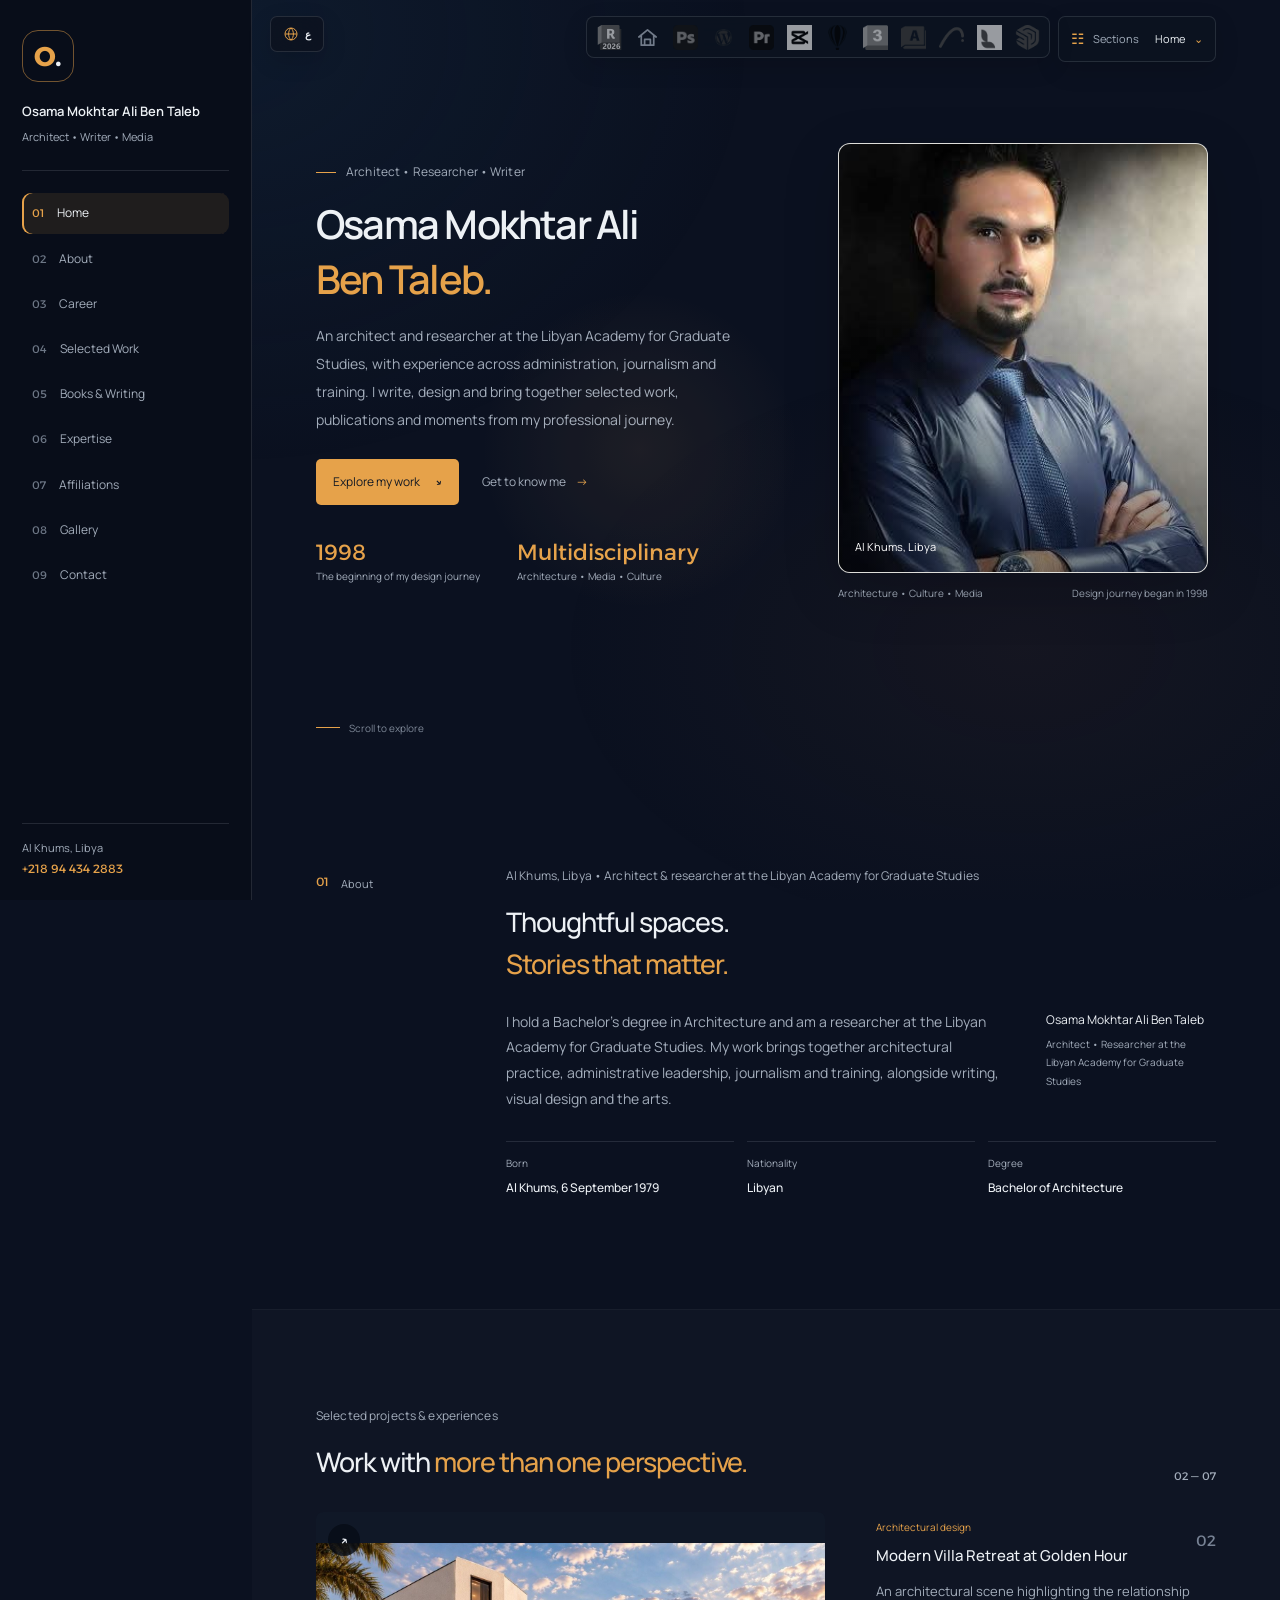
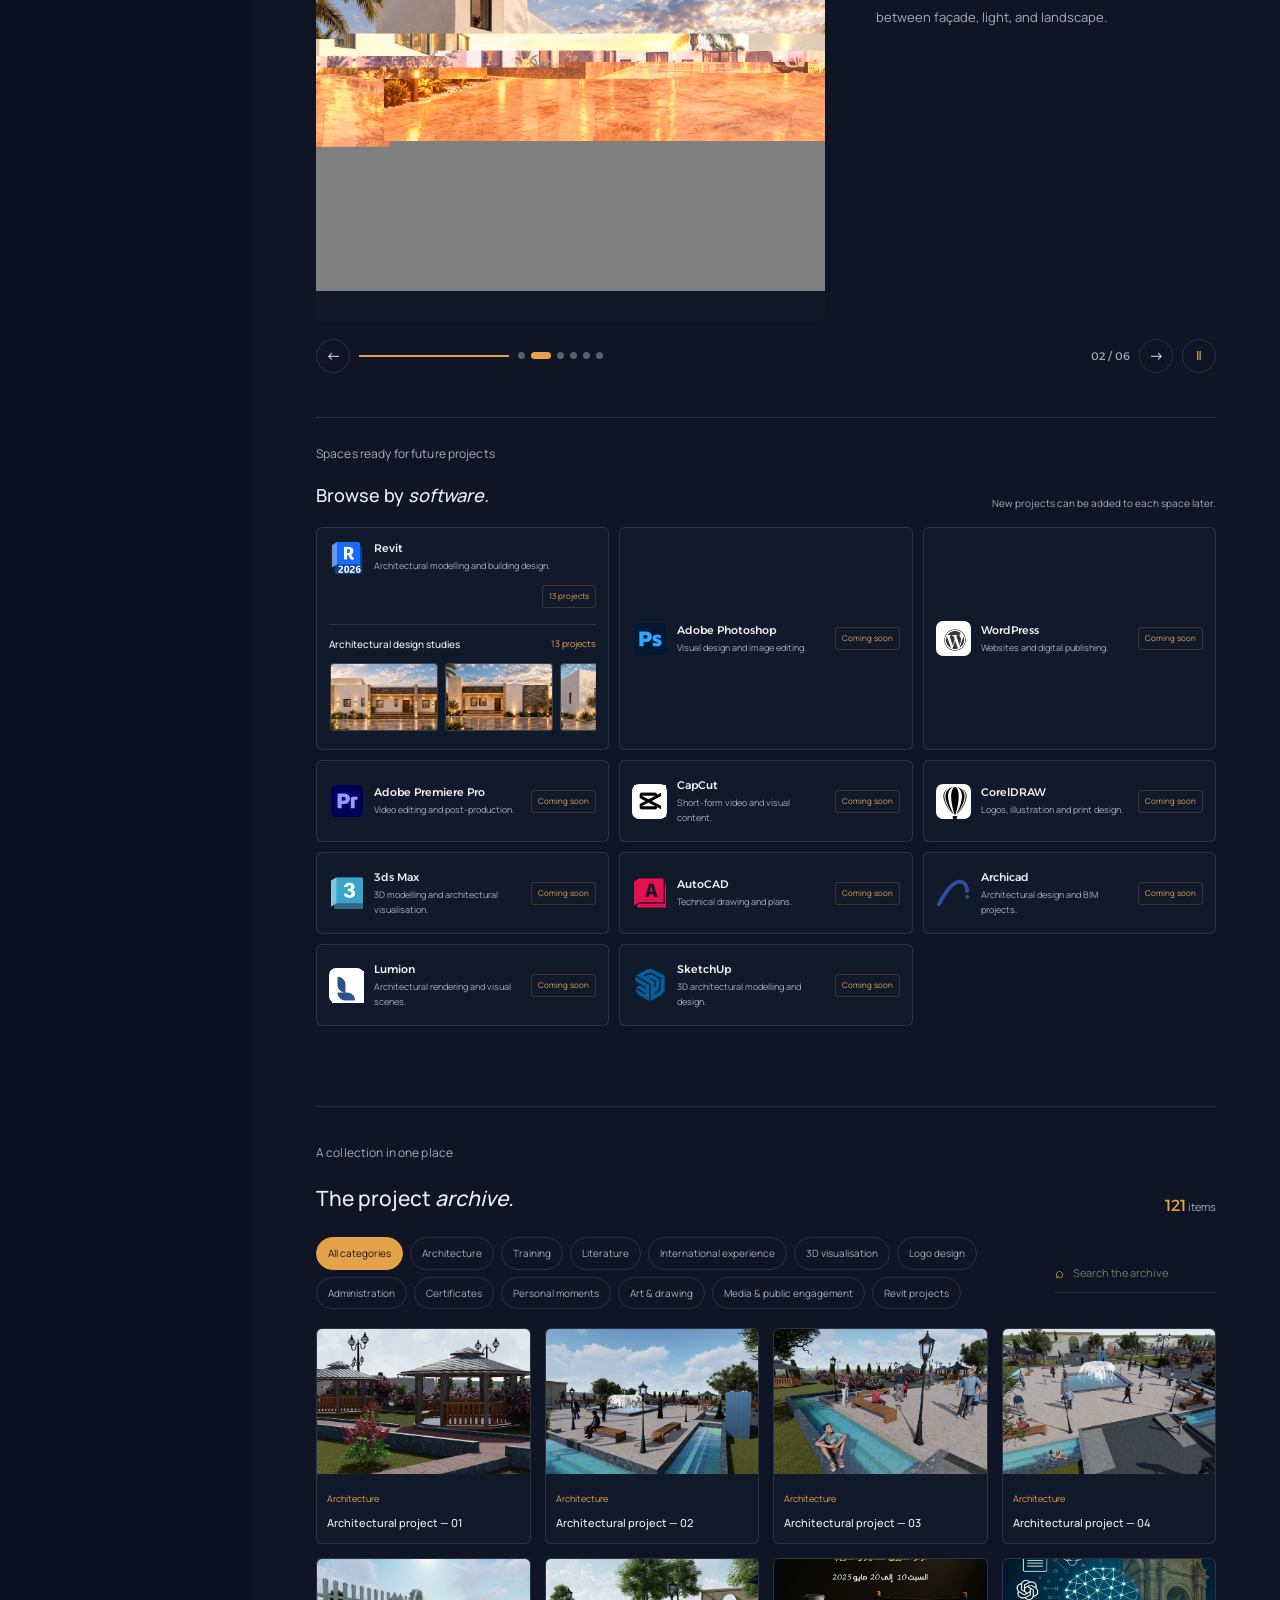
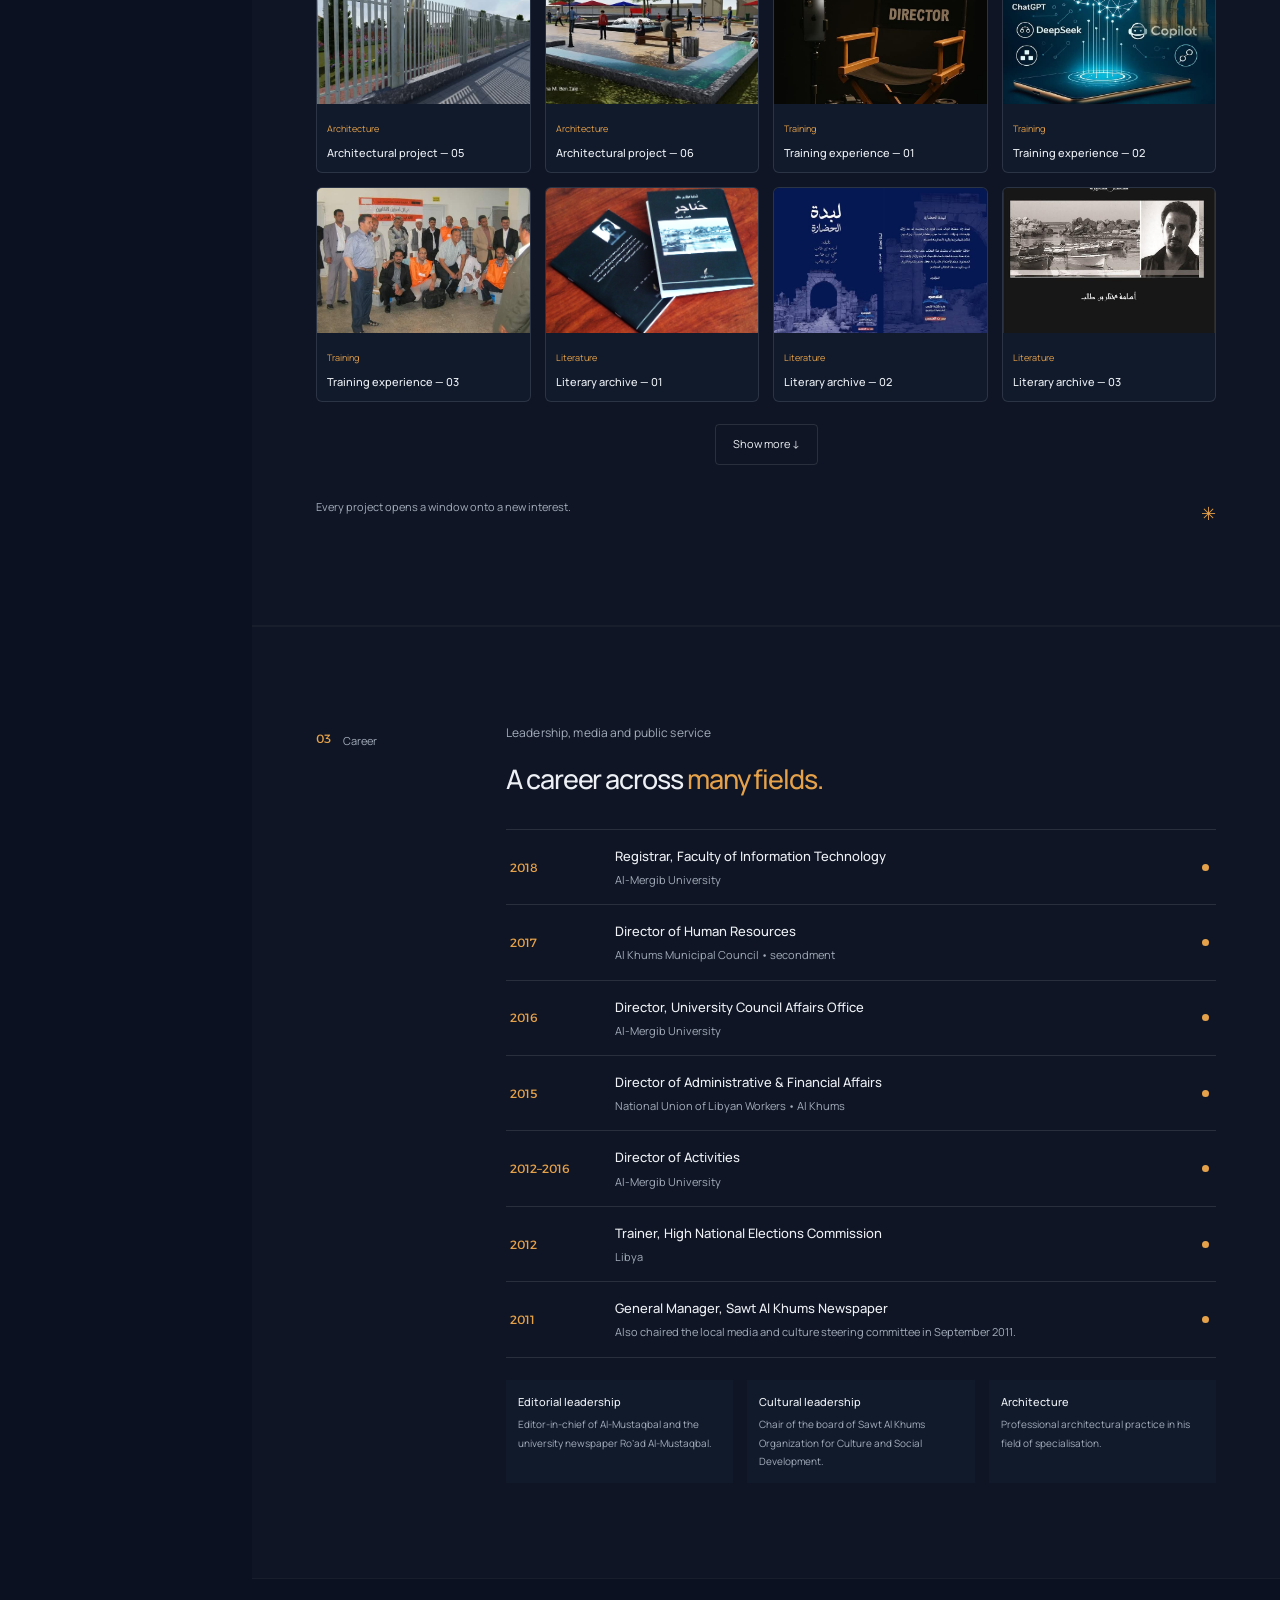
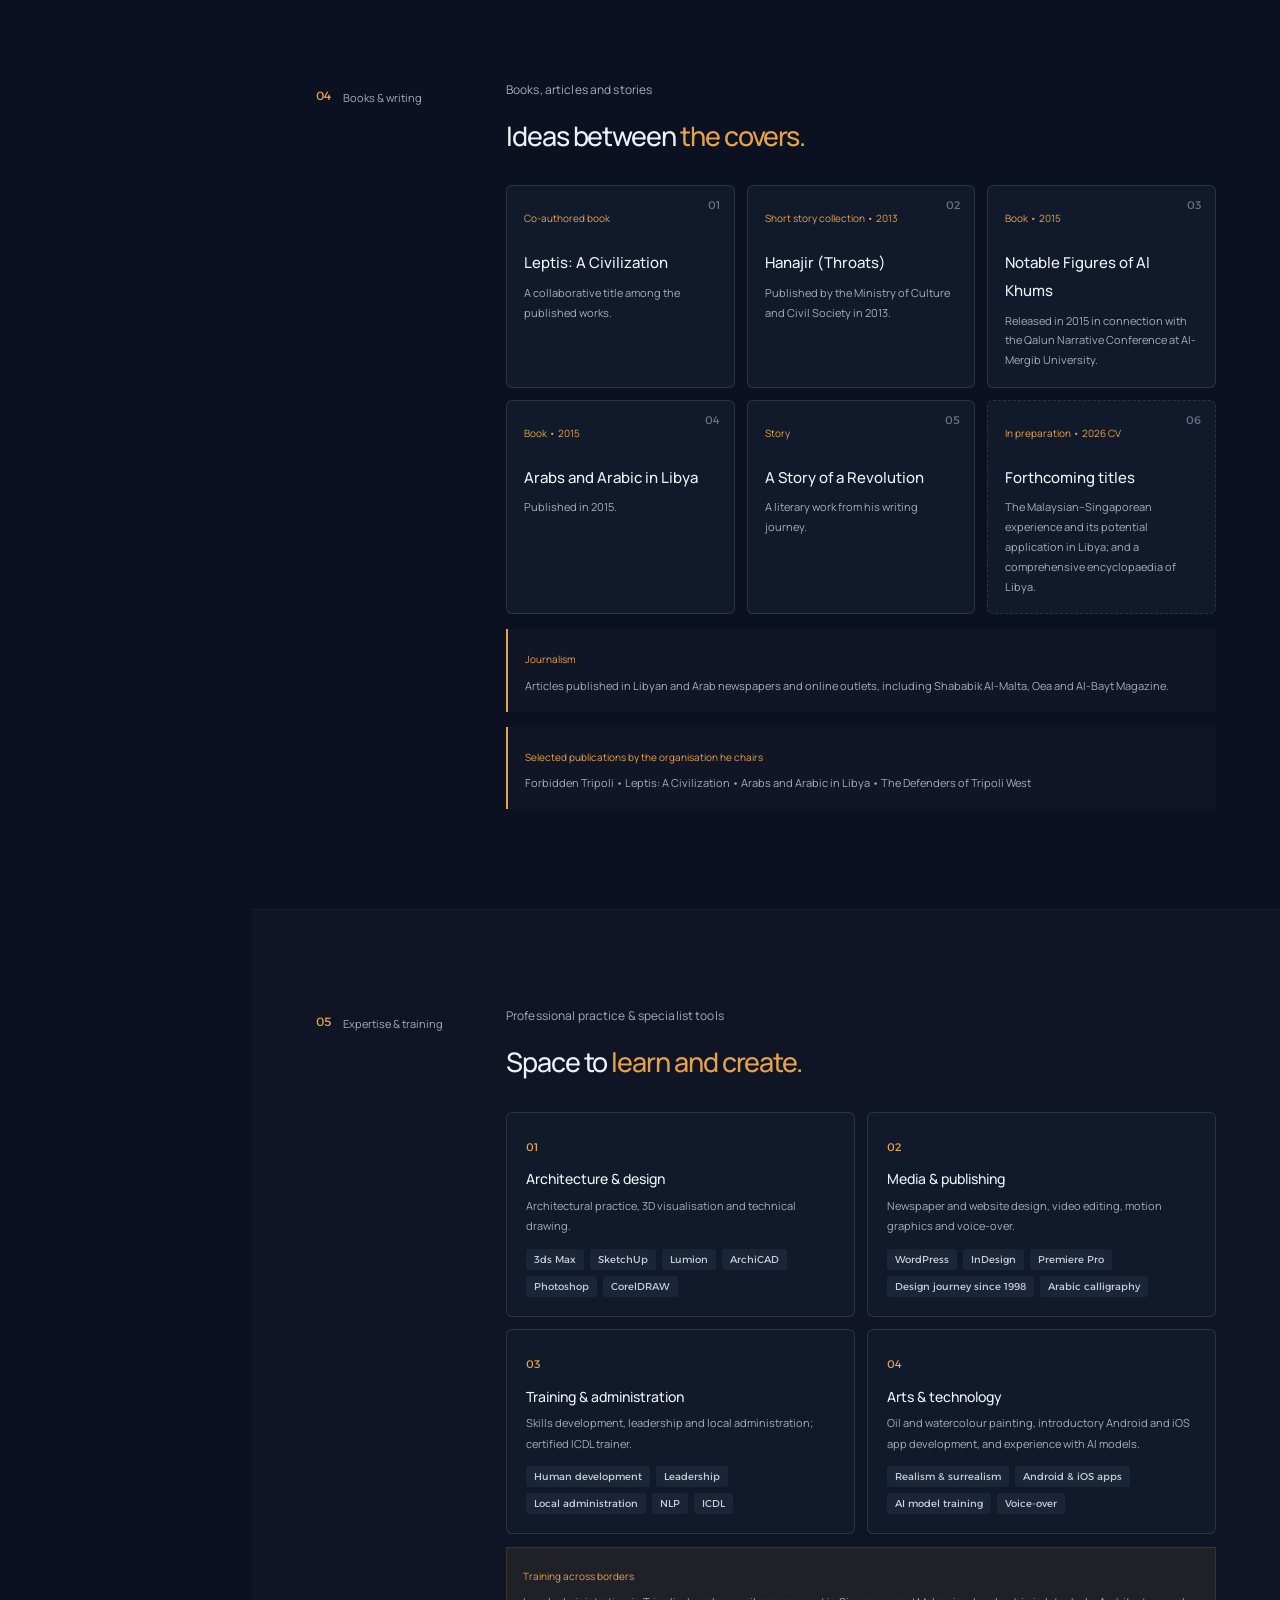
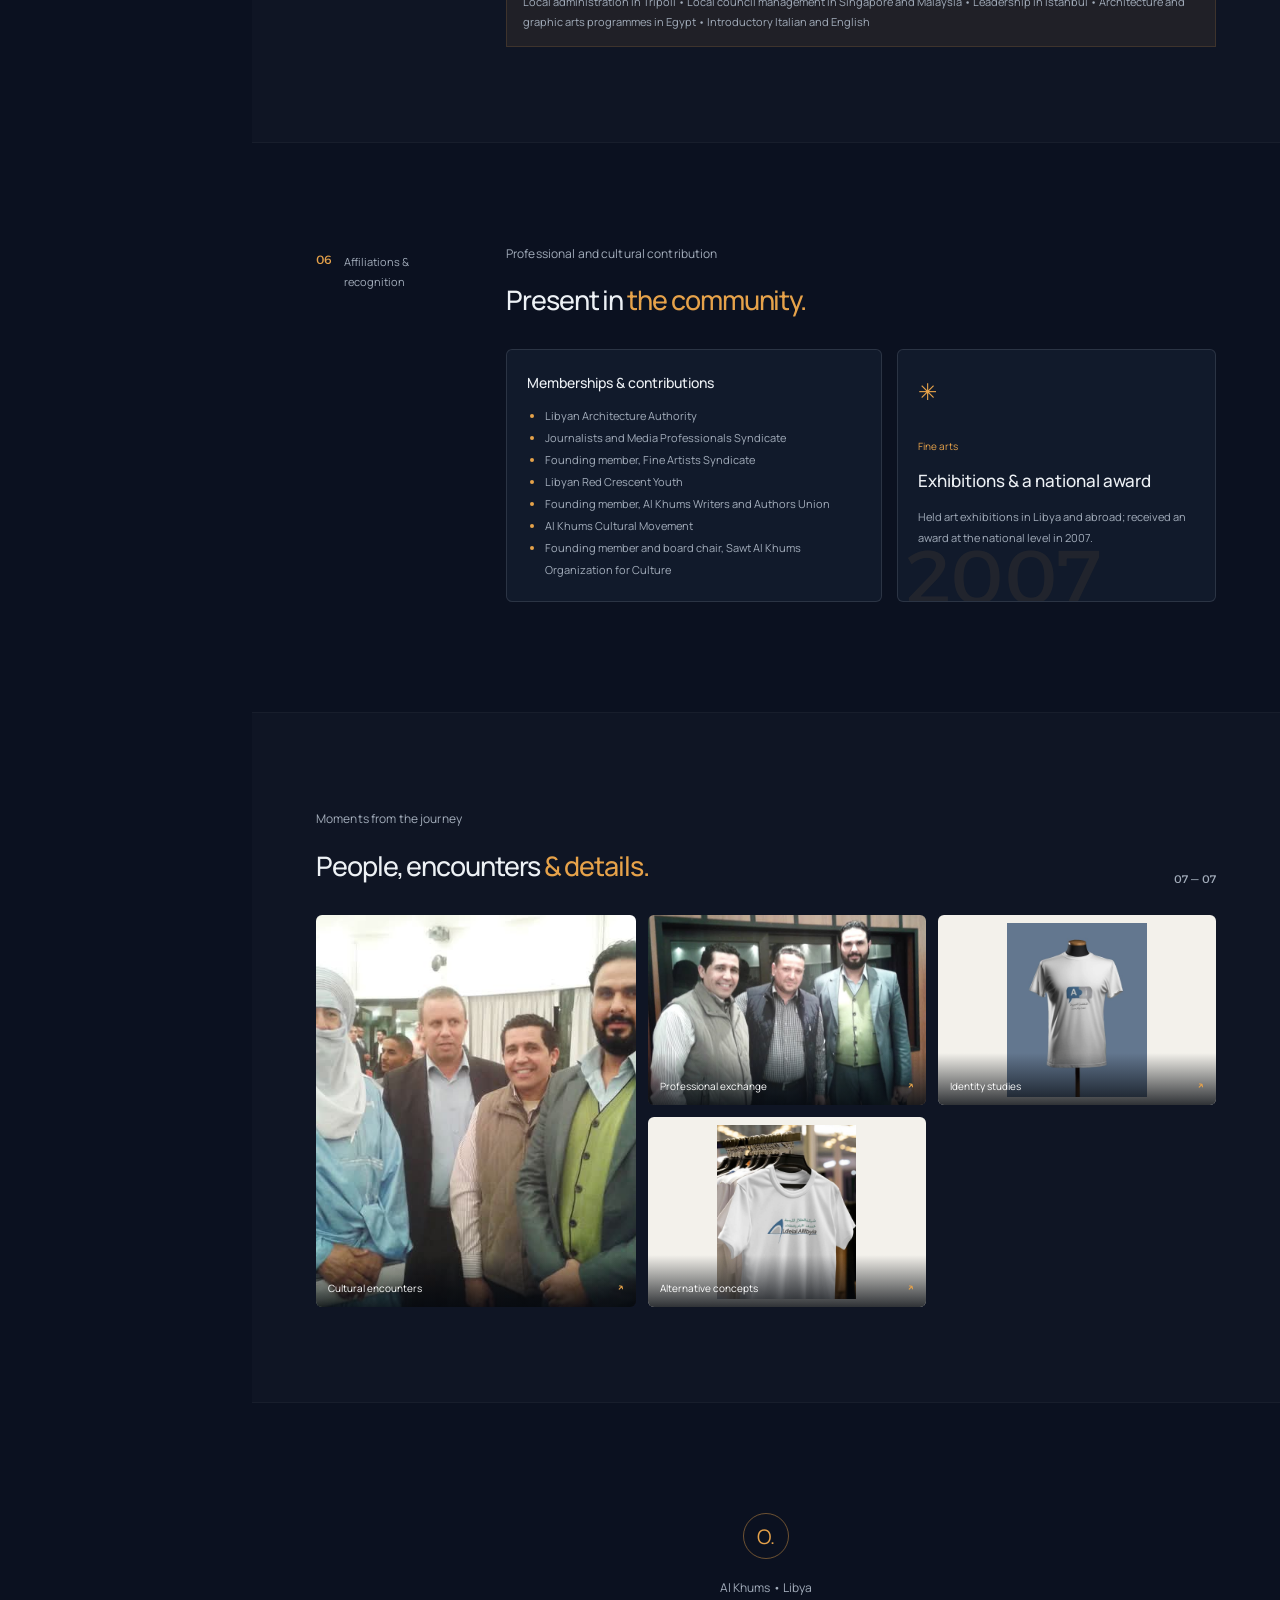
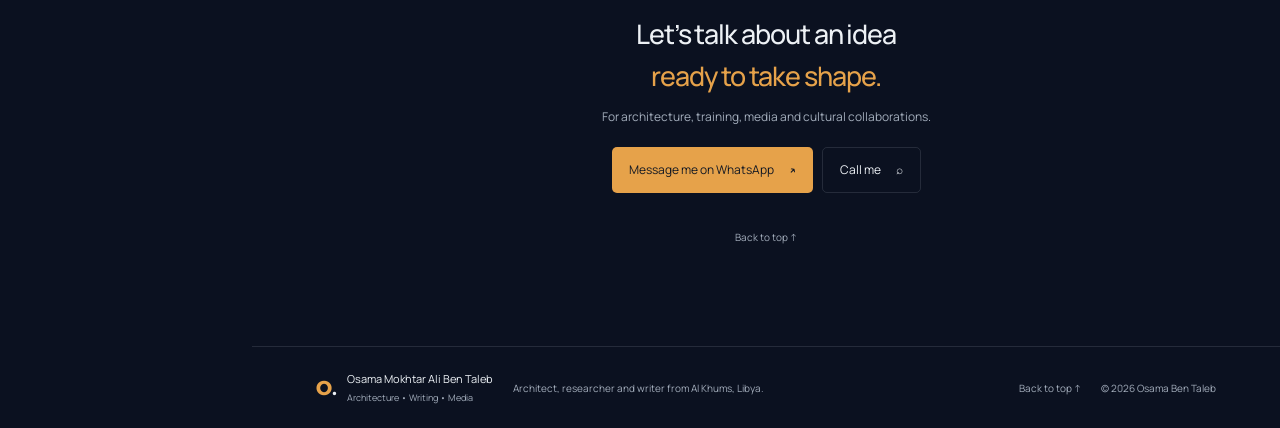
==== commit 12c60d8e: "Tone down software icons and feature architecture designs" ====
--- a/index-en.html
+++ b/index-en.html
@@ -62,6 +62,12 @@
     <section class="work-section" id="work"><div class="section-shell">
       <div class="section-heading reveal"><div><p class="eyebrow">Selected projects & experiences</p><h2>Work with <em>more than one perspective.</em></h2></div><span class="heading-count">02 — 07</span></div>
       <div class="work-grid work-slideshow" id="work-slideshow" aria-live="polite">
+<article class="work-card work-architecture reveal"><a href="assets/portfolio/تصميمات معمارية/01.jpg" class="image-link" data-lightbox data-caption="Contemporary Villa with a Calm Palette"><img src="assets/portfolio/تصميمات معمارية/01.jpg" alt="Contemporary villa with a calm material palette" loading="lazy"><span class="open-icon">↗</span></a><div class="work-meta"><div><span class="category">Architectural design</span><h3>Contemporary Villa, Calmly Composed</h3></div><span class="work-number">01</span></div><p>A residential composition balancing simple forms with the warmth of natural materials.</p></article>
+<article class="work-card work-architecture reveal"><a href="assets/portfolio/تصميمات معمارية/06.jpg" class="image-link" data-lightbox data-caption="Modern Villa Retreat at Golden Hour"><img src="assets/portfolio/تصميمات معمارية/06.jpg" alt="Modern villa exterior at golden hour" loading="lazy"><span class="open-icon">↗</span></a><div class="work-meta"><div><span class="category">Architectural design</span><h3>Modern Villa Retreat at Golden Hour</h3></div><span class="work-number">02</span></div><p>An architectural scene highlighting the relationship between façade, light, and landscape.</p></article>
+<article class="work-card work-architecture reveal"><a href="assets/portfolio/تصميمات معمارية/09.jpg" class="image-link" data-lightbox data-caption="Modern Pavilion and Inner Courtyard"><img src="assets/portfolio/تصميمات معمارية/09.jpg" alt="Modern architectural entrance and courtyard" loading="lazy"><span class="open-icon">↗</span></a><div class="work-meta"><div><span class="category">Architectural design</span><h3>Modern Pavilion and Inner Courtyard</h3></div><span class="work-number">03</span></div><p>Stone, timber, and planting meet in a carefully framed entrance.</p></article>
+<article class="work-card work-architecture reveal"><a href="assets/portfolio/تصميمات معمارية/10.jpg" class="image-link" data-lightbox data-caption="A Tea Nook in a Contemporary Courtyard"><img src="assets/portfolio/تصميمات معمارية/10.jpg" alt="Shaded outdoor seating in a contemporary courtyard" loading="lazy"><span class="open-icon">↗</span></a><div class="work-meta"><div><span class="category">Architectural design</span><h3>A Tea Nook in a Contemporary Courtyard</h3></div><span class="work-number">04</span></div><p>An inviting outdoor room connecting the interior to greenery and daylight.</p></article>
+<article class="work-card work-architecture reveal"><a href="assets/portfolio/تصميمات معمارية/12.jpg" class="image-link" data-lightbox data-caption="Overhead View of a Residential Design"><img src="assets/portfolio/تصميمات معمارية/12.jpg" alt="Overhead view of a residential building and courtyard" loading="lazy"><span class="open-icon">↗</span></a><div class="work-meta"><div><span class="category">Architectural design</span><h3>Overhead View of a Residential Design</h3></div><span class="work-number">05</span></div><p>A clear reading of the building footprint, courtyard, and surrounding paths.</p></article>
+
         
         <article class="work-card work-large reveal"><a href="assets/FB_IMG_1752262750386.jpg" class="image-link" data-lightbox data-caption="Correspondence and cultural material from Libya"><img src="assets/FB_IMG_1752262750386.jpg" alt="A letter and cultural publications from Libya" loading="lazy"><span class="open-icon">↗</span></a><div class="work-meta"><div><span class="category">Personal archive</span><h3>Letters that carry a story</h3></div><span class="work-number">04</span></div><p>A keepsake from a personal journey—and a reminder that every project begins somewhere.</p></article>
       </div>
--- a/style-en.css
+++ b/style-en.css
@@ -31,3 +31,6 @@
 @media(max-width:900px){html[dir="ltr"] main,html[dir="ltr"] .site-footer{margin:0}.language-switch{top:10px;left:12px;right:auto;min-width:48px;height:32px;padding:0 7px}html[dir="ltr"] .language-switch{left:12px;right:auto}html[dir="ltr"] .quick-sections{right:12px;left:auto}html[dir="ltr"] .software-shortcuts{right:158px;left:auto}}
 @media(max-width:420px){.language-switch{left:10px;min-width:44px;height:30px;top:9px}html[dir="ltr"] .language-switch{left:10px}}
 .revit-projects{flex:1 0 100%;min-width:0;margin-top:6px;padding-top:10px;border-top:1px solid var(--line)}.revit-projects-heading{display:flex;align-items:center;justify-content:space-between;gap:8px;margin-bottom:8px;font-size:10px}.revit-projects-heading strong{font-weight:500;color:var(--text)}.revit-projects-heading span{color:var(--accent);font-size:9px;white-space:nowrap}.revit-project-strip{display:flex;gap:7px;overflow-x:auto;padding:2px 1px 6px;scrollbar-width:thin;scrollbar-color:var(--accent) transparent;overscroll-behavior-inline:contain}.revit-project-strip a{display:block;flex:0 0 108px;height:68px;overflow:hidden;border:1px solid var(--line);border-radius:4px;background:#202a37;transition:transform .2s,border-color .2s}.revit-project-strip a:hover{transform:translateY(-2px);border-color:var(--accent)}.revit-project-strip img{width:100%;height:100%;display:block;object-fit:cover}.software-shortcuts a[data-archive-filter] svg{fill:none;stroke:var(--accent);stroke-width:1.8;stroke-linecap:round;stroke-linejoin:round}
+
+#tool-revit{flex-wrap:wrap}#tool-revit .revit-projects{flex:0 0 100%;width:100%}
+.software-shortcuts img{filter:grayscale(1);opacity:.58;transition:filter .25s ease,opacity .25s ease}.software-shortcuts a[data-archive-filter] svg{stroke:var(--muted);opacity:.68;transition:stroke .25s ease,opacity .25s ease}.software-shortcuts a[href="#tool-wordpress"],.software-shortcuts a[href="#tool-capcut"],.software-shortcuts a[href="#tool-corel"],.software-shortcuts a[href="#tool-lumion"]{background:transparent}.software-shortcuts a:hover img,.software-shortcuts a:focus-visible img{filter:none;opacity:1}.software-shortcuts a:hover[data-archive-filter] svg,.software-shortcuts a:focus-visible[data-archive-filter] svg{stroke:var(--accent);opacity:1}.software-shortcuts a[href="#tool-wordpress"]:hover,.software-shortcuts a[href="#tool-capcut"]:hover,.software-shortcuts a[href="#tool-corel"]:hover,.software-shortcuts a[href="#tool-lumion"]:hover{background:#fff}.work-slideshow .work-card.work-architecture .image-link img{object-fit:contain;background:#101827}
